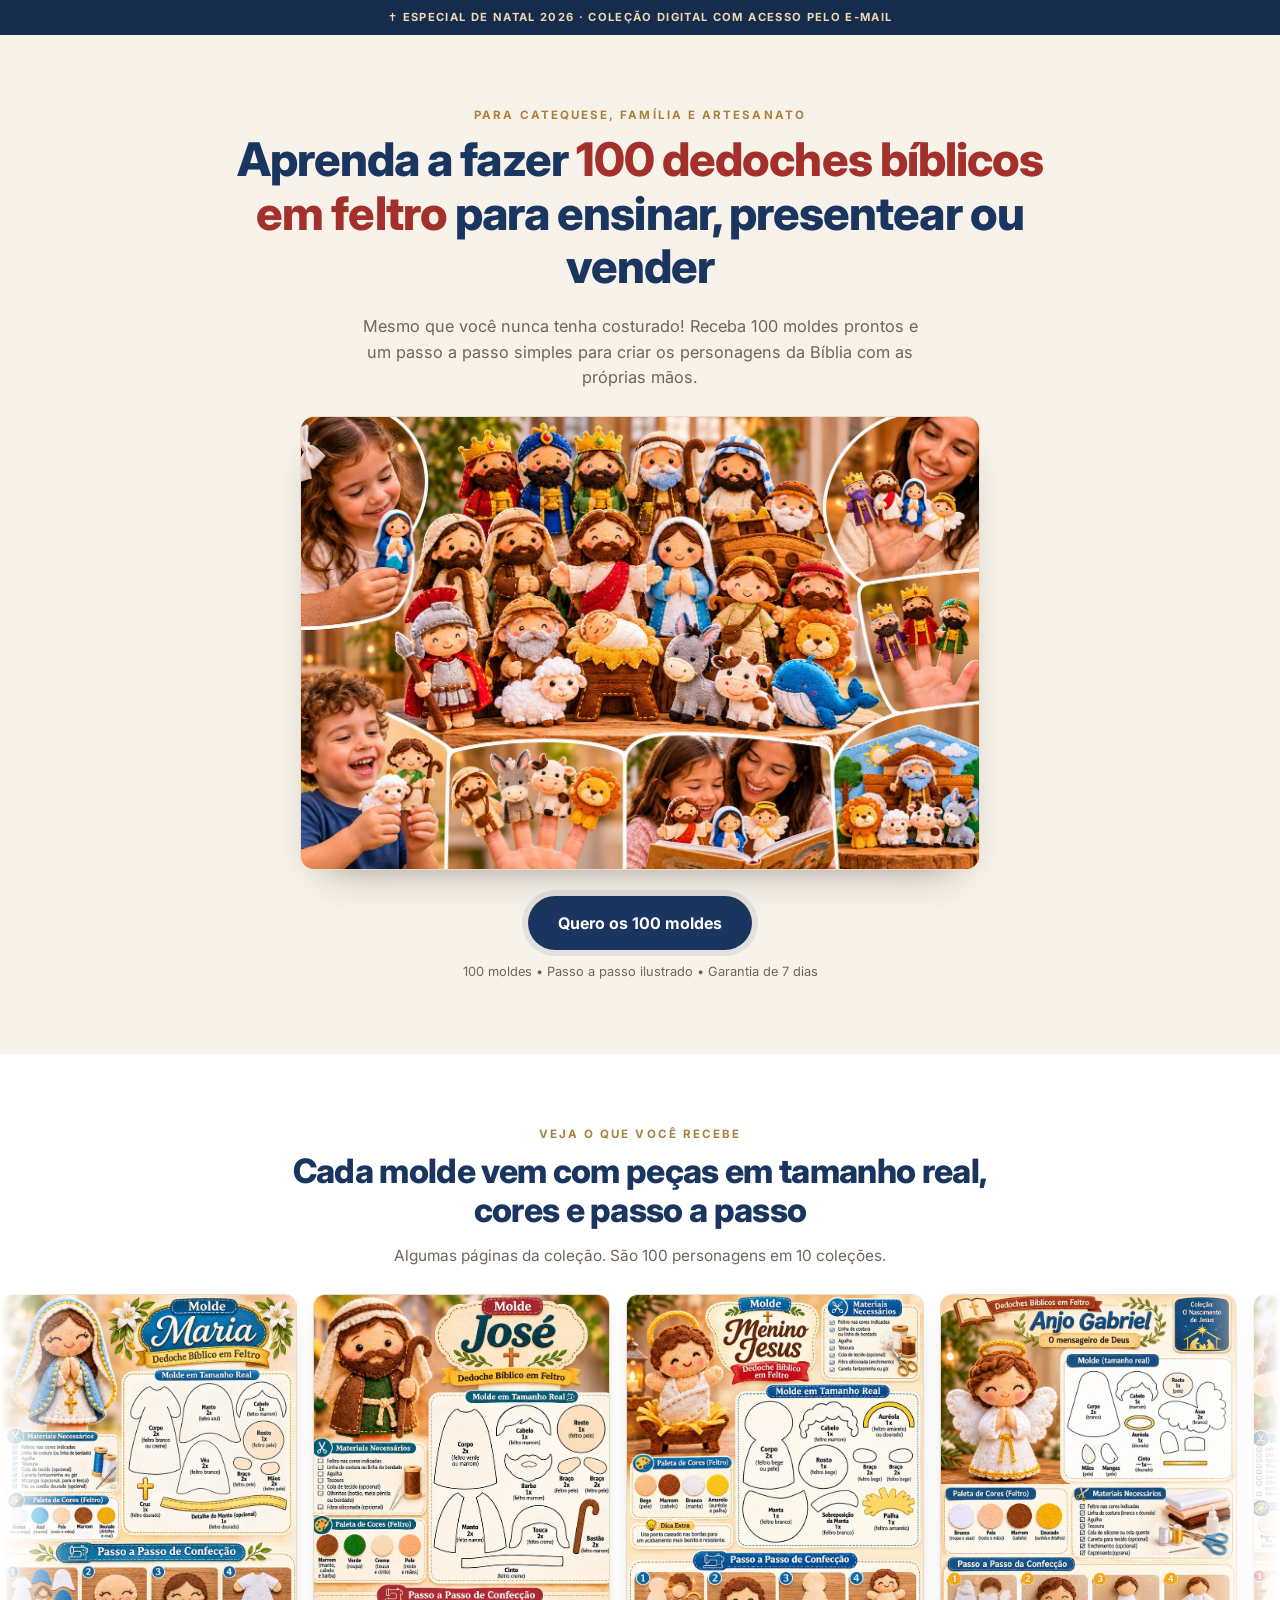
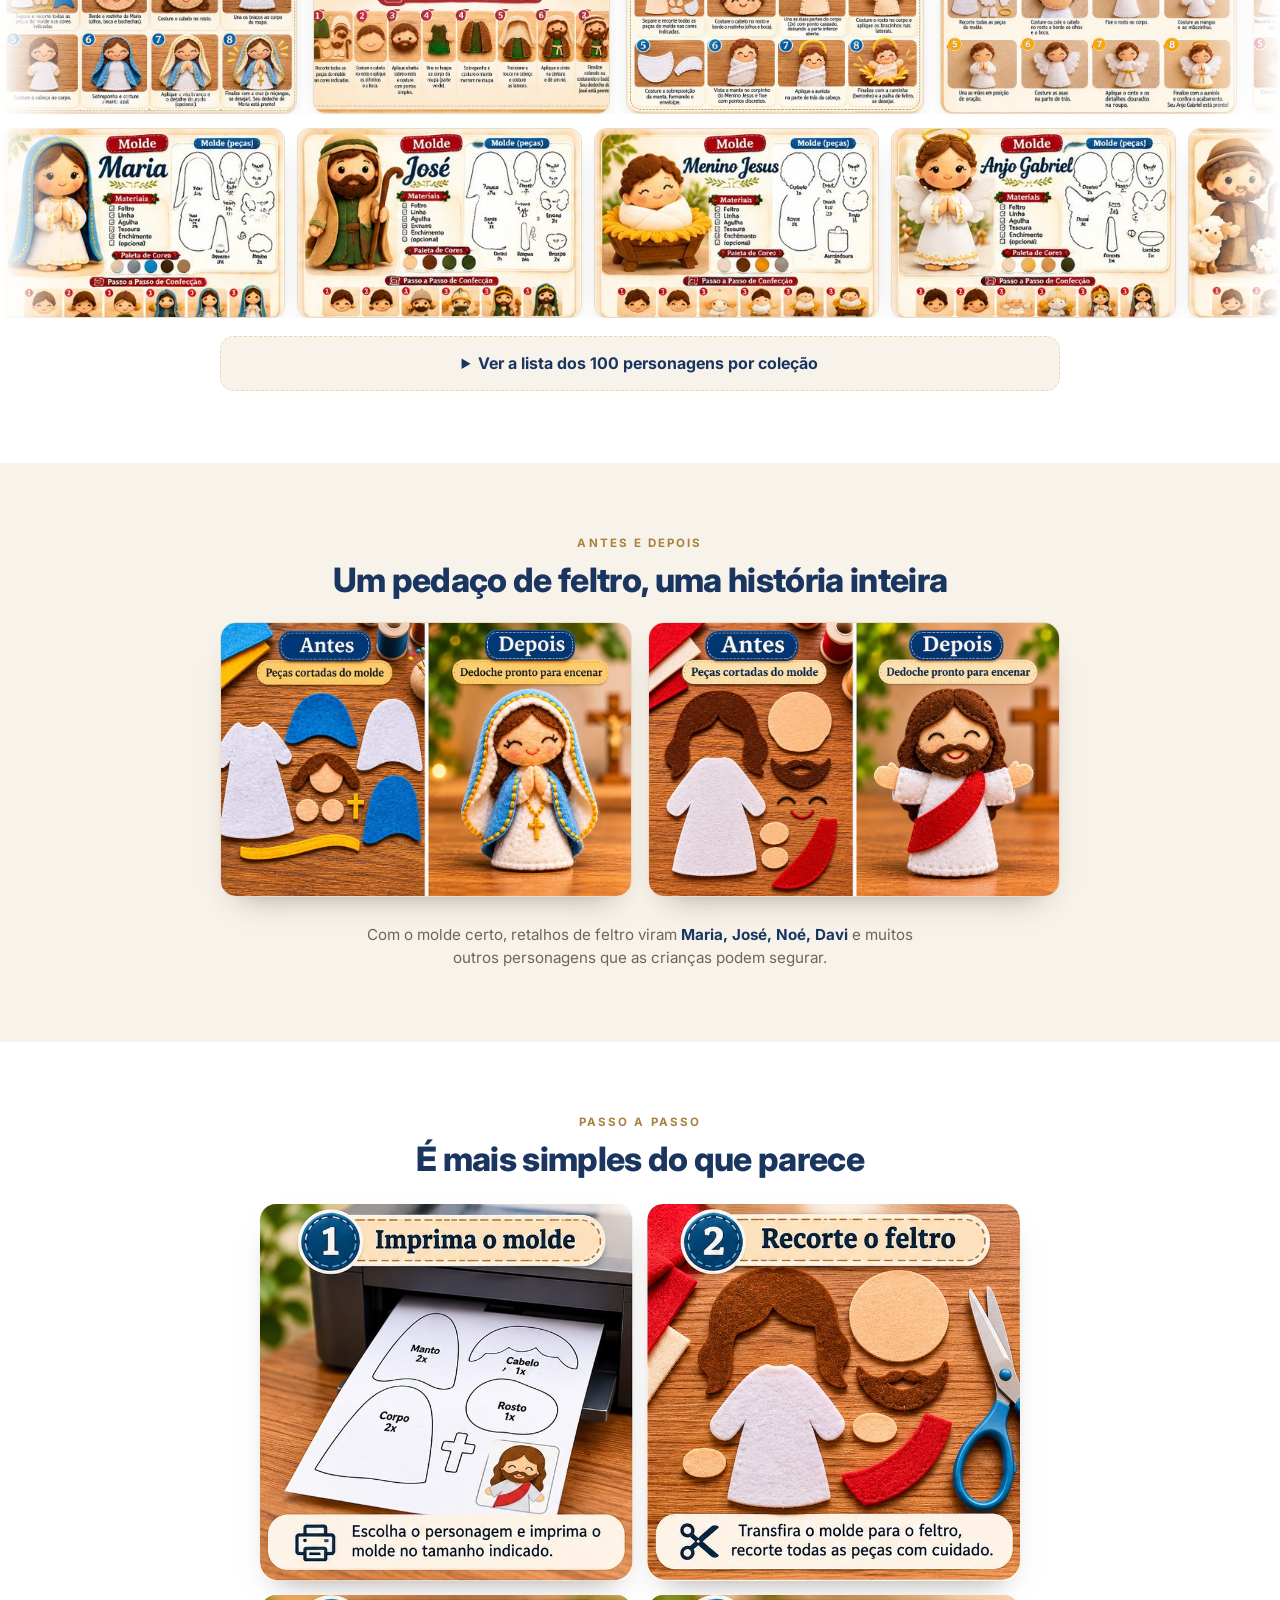
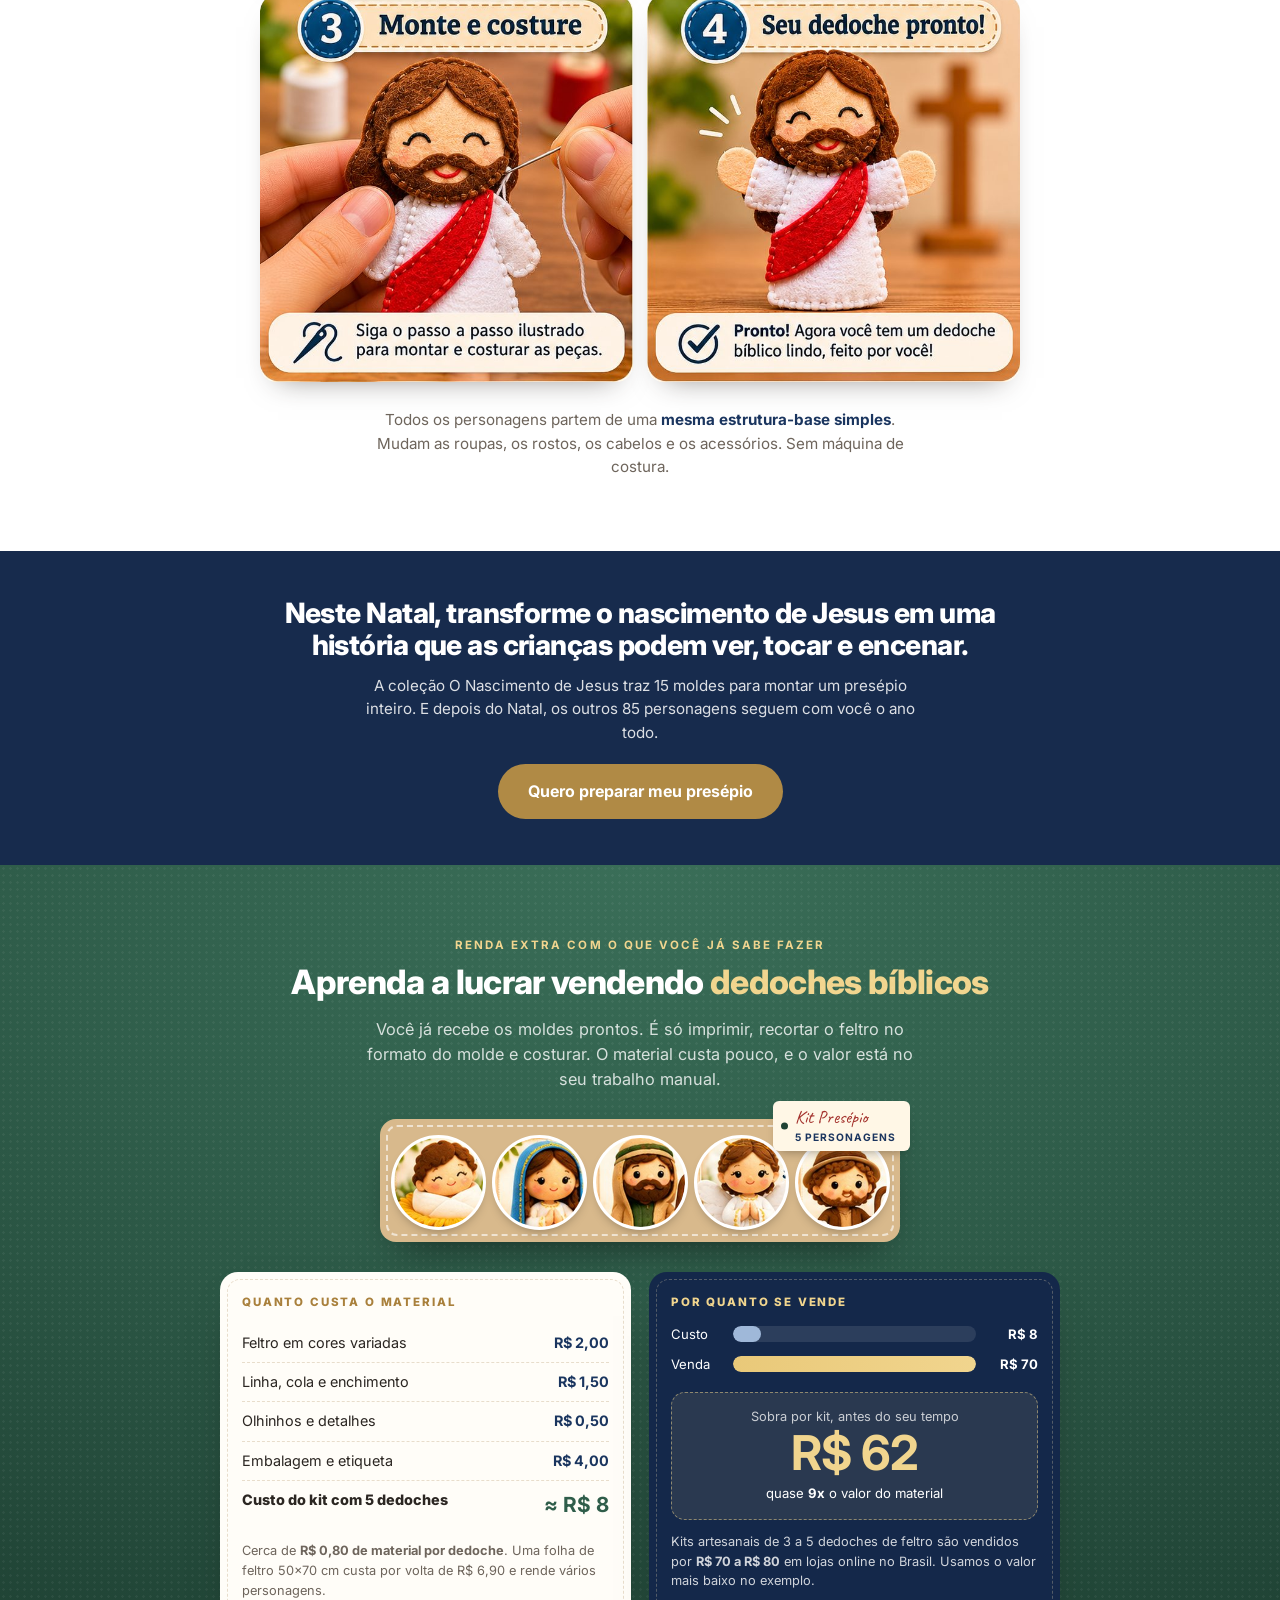
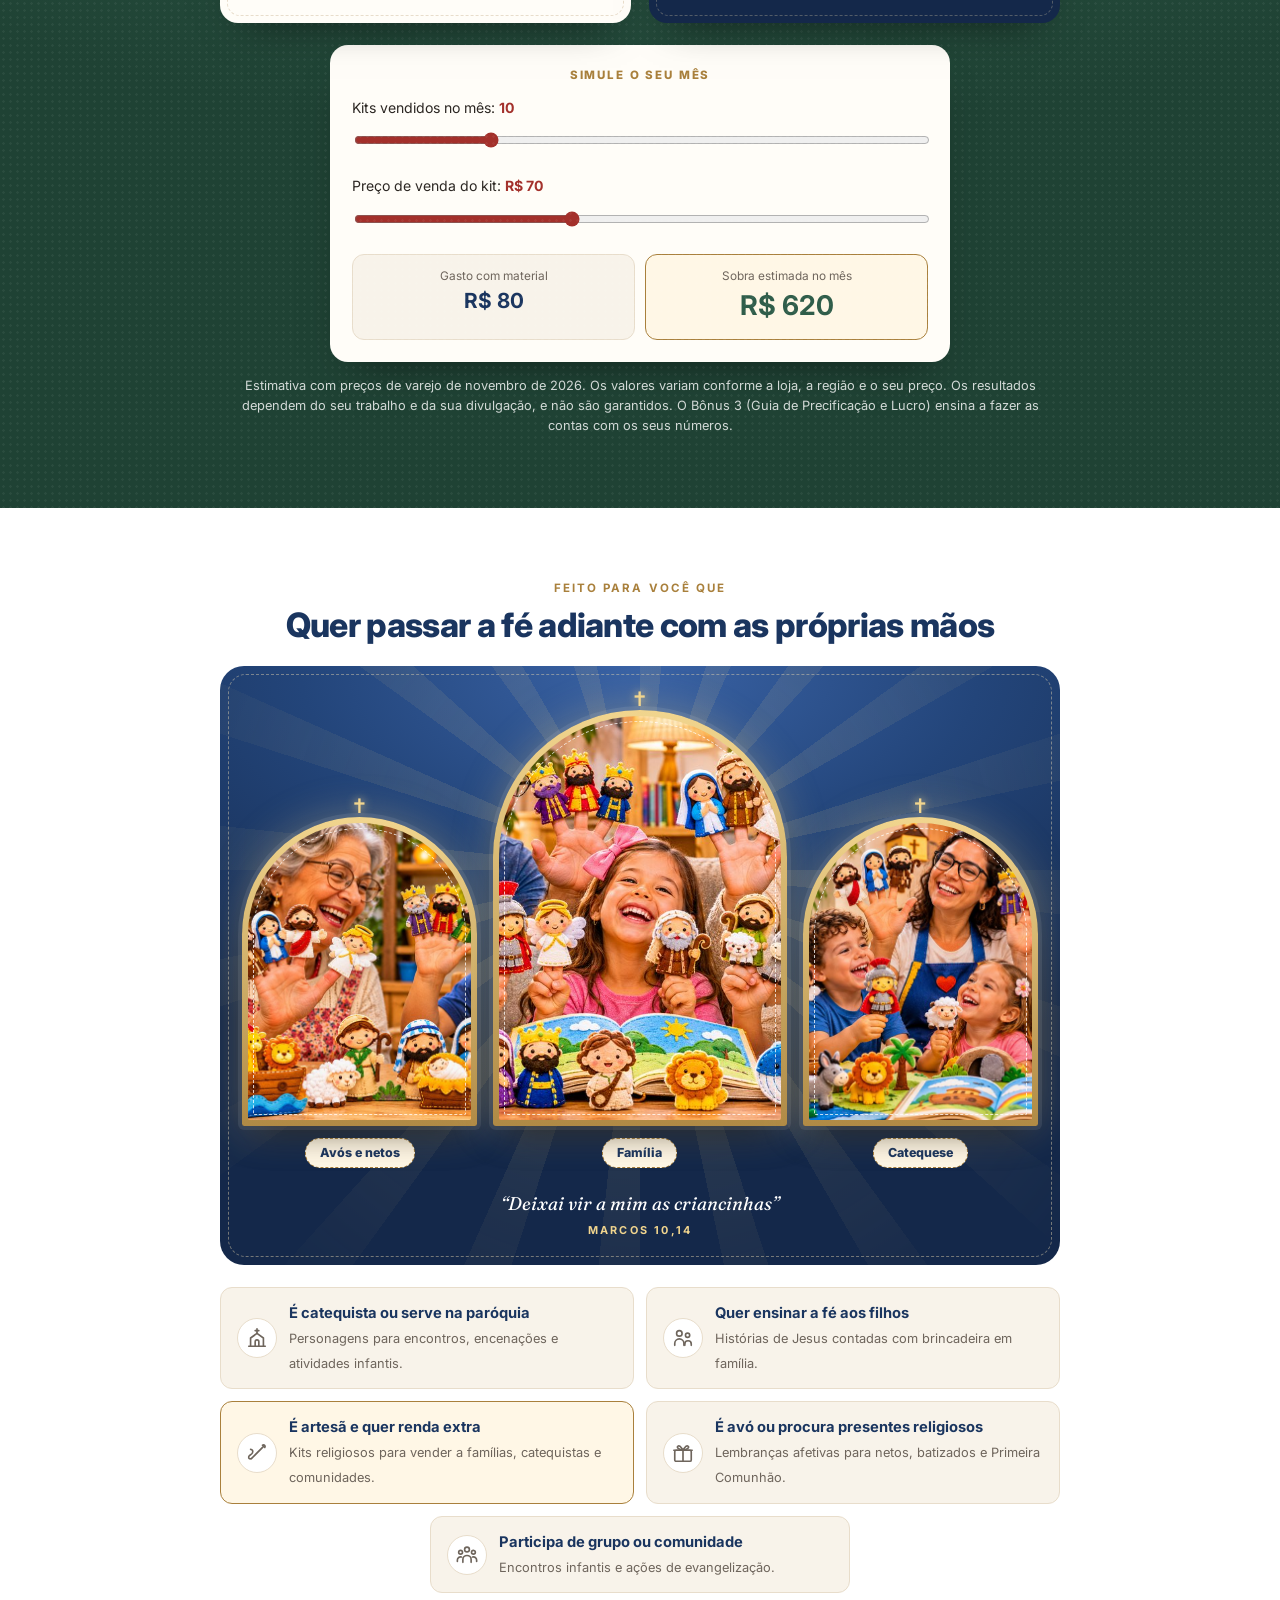
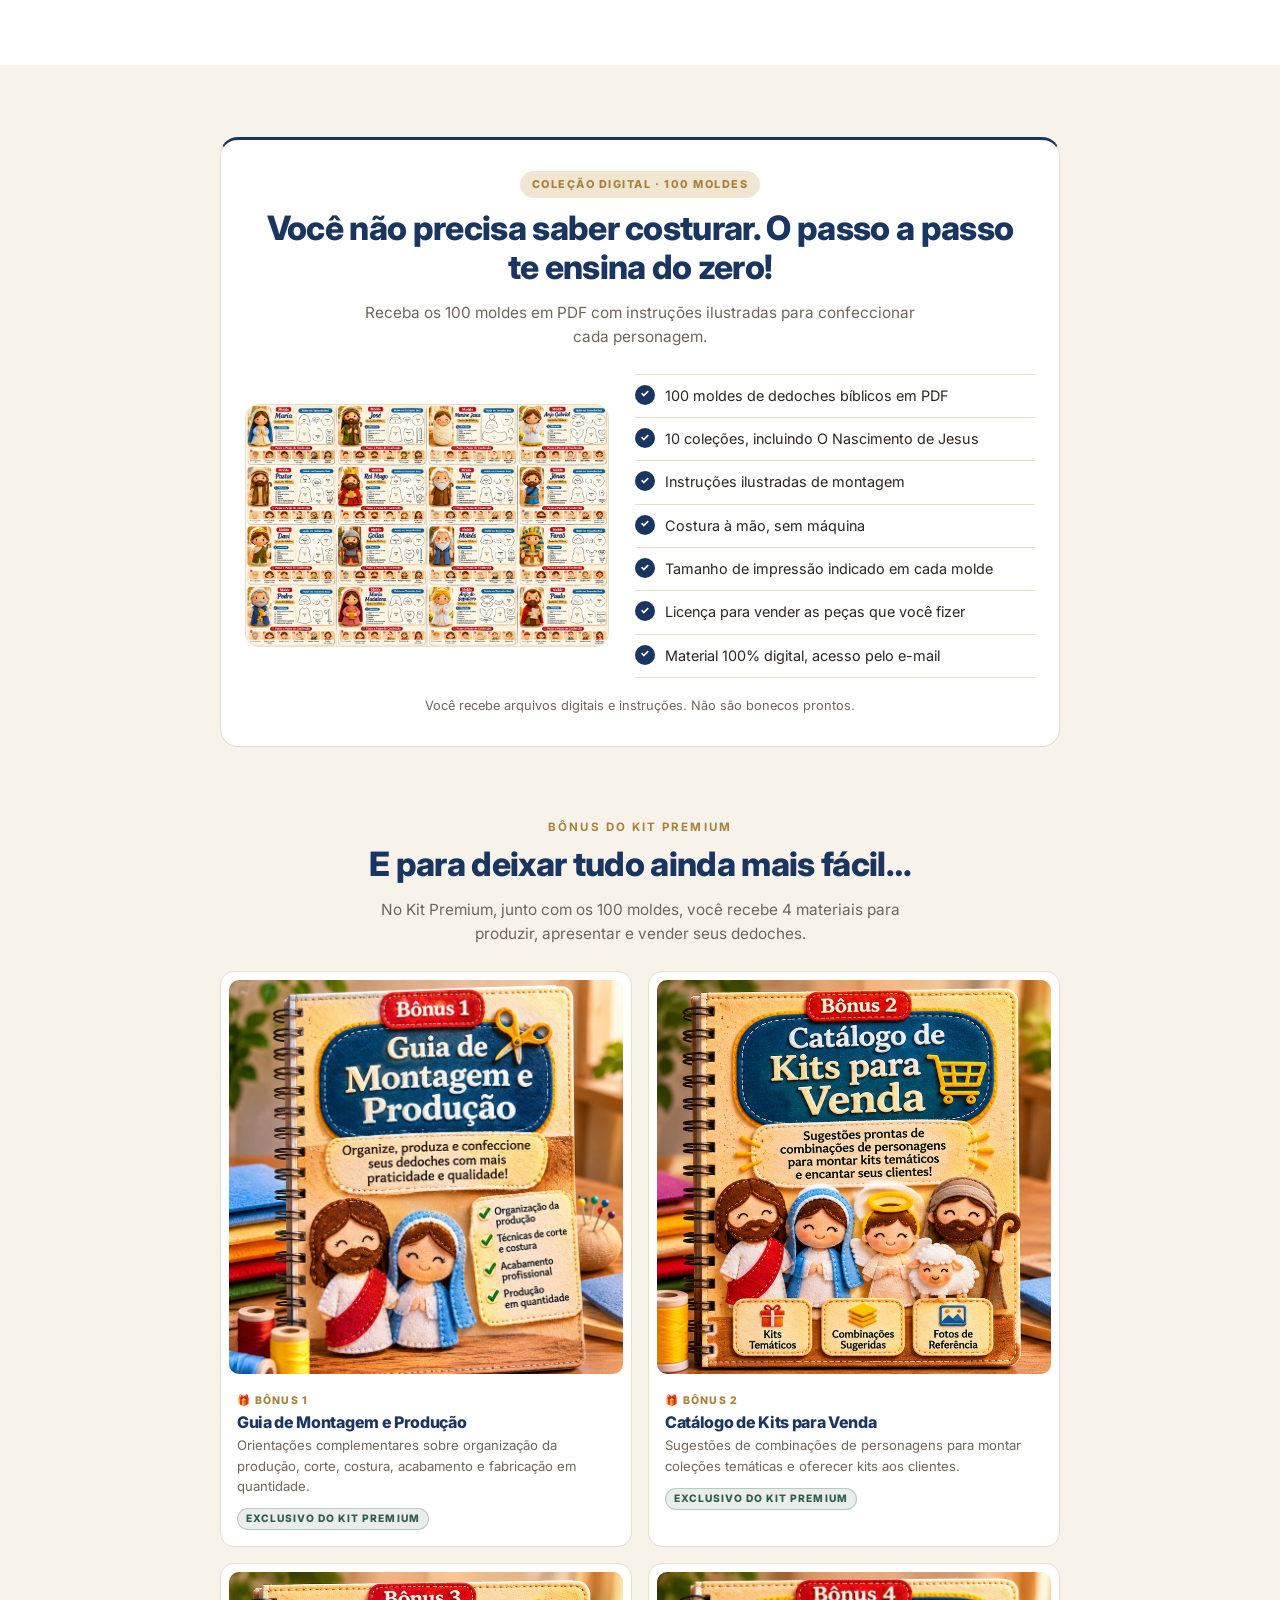
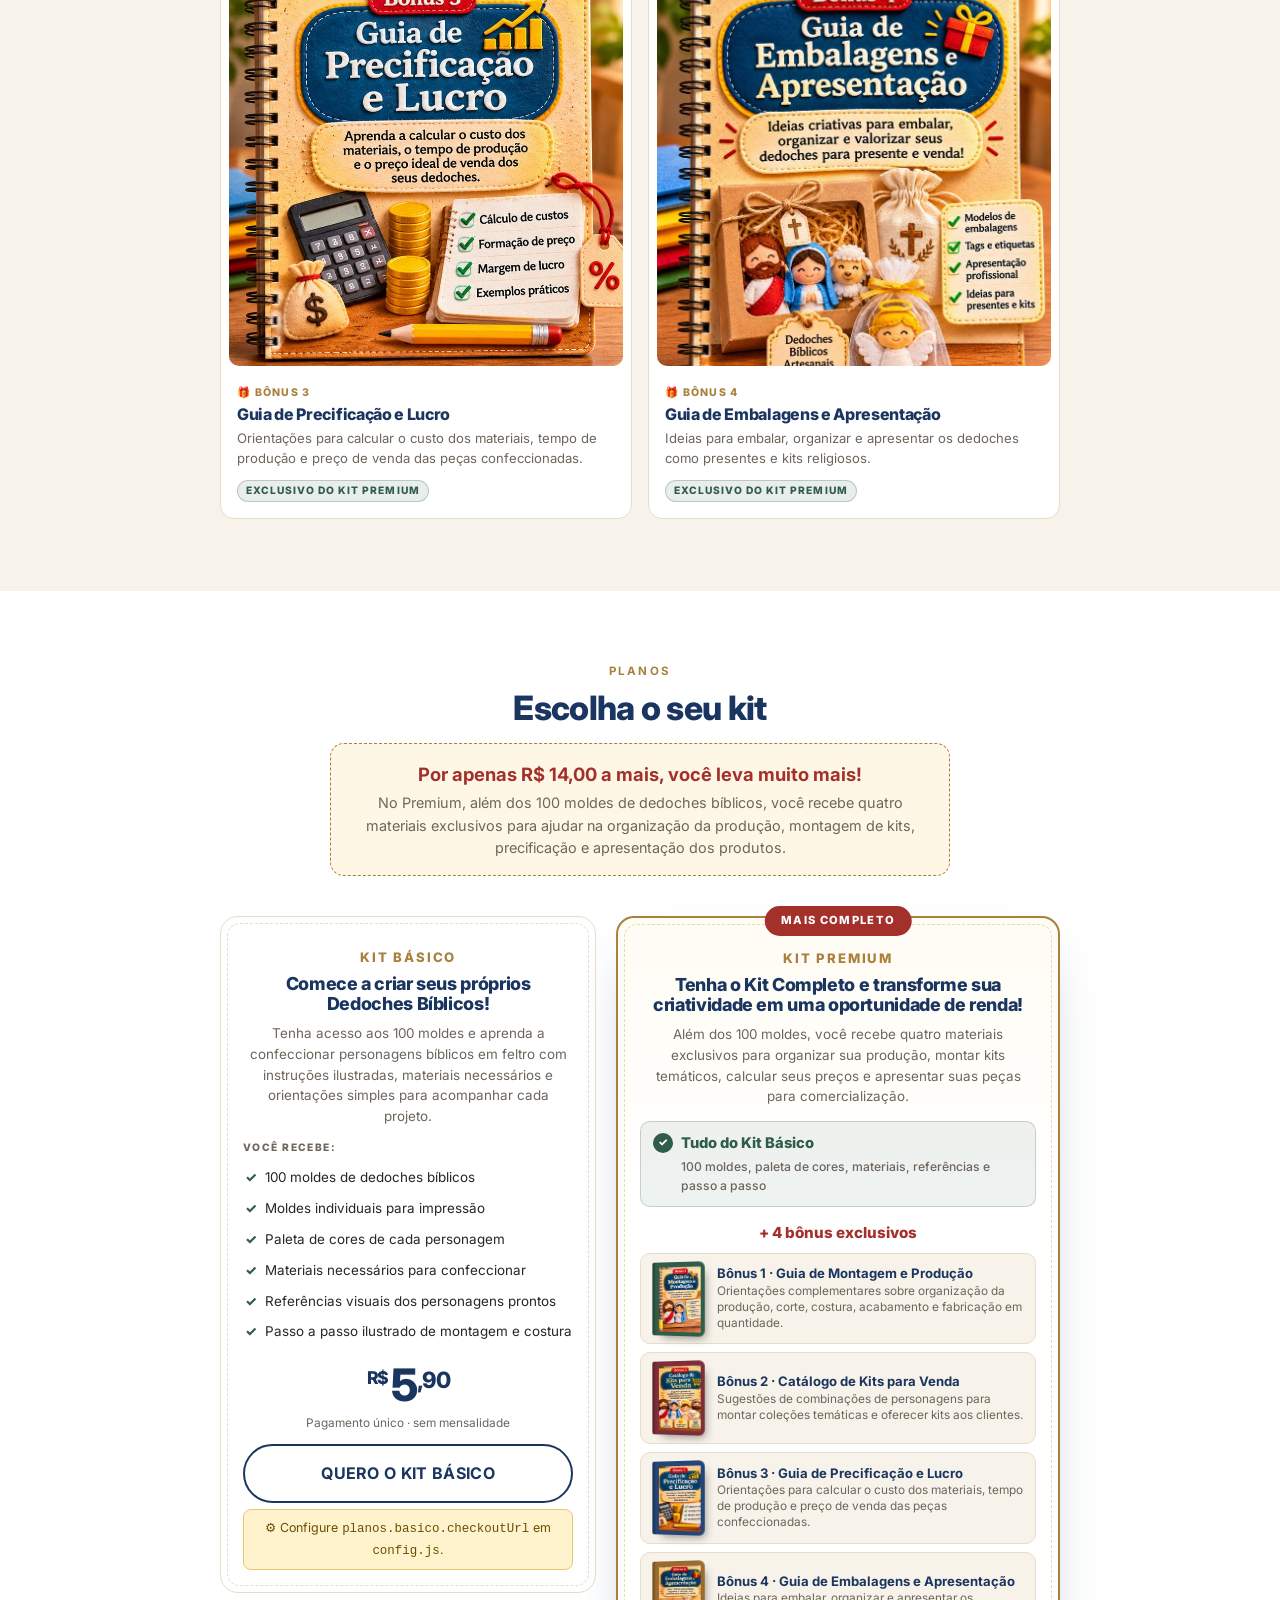
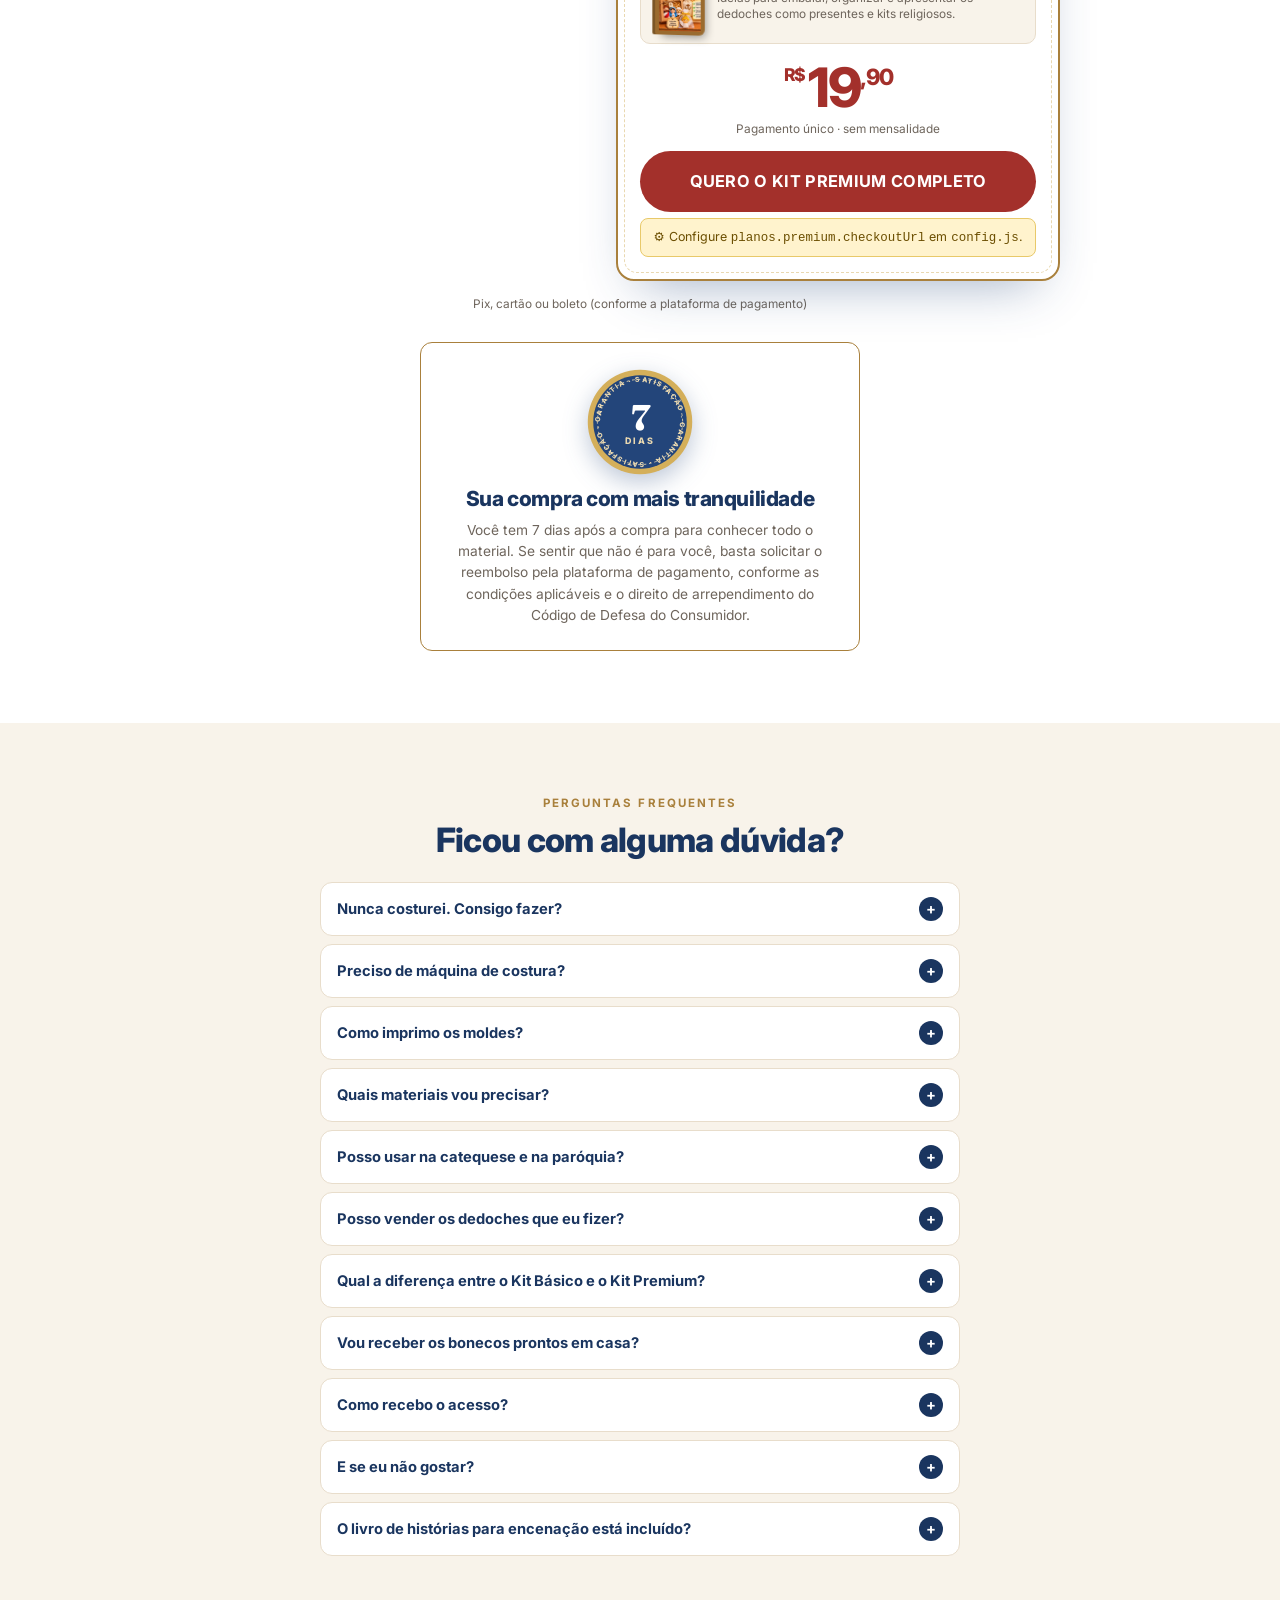
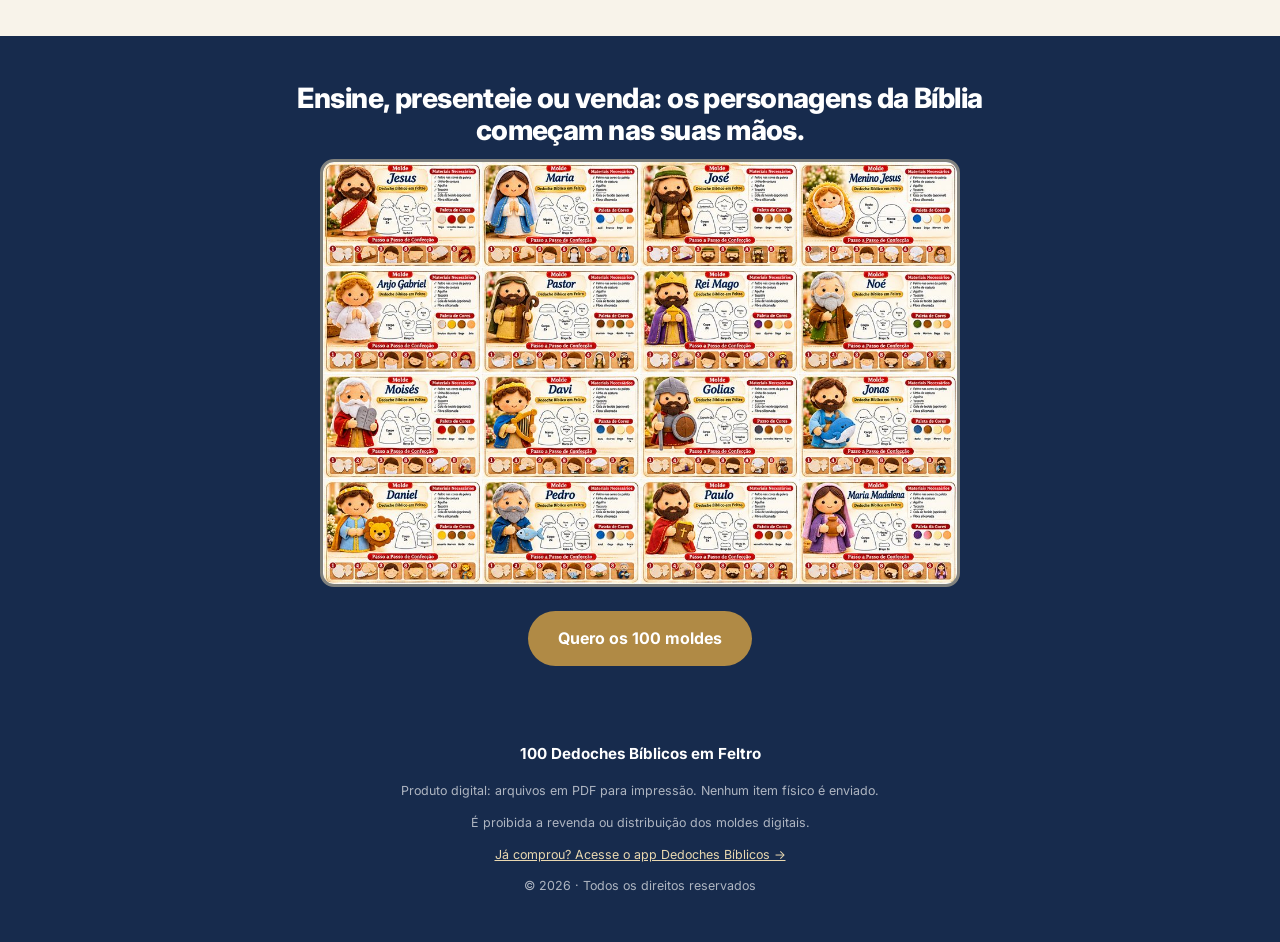
==== index.html @ 7d7bbc8d "Página de vendas e app PWA dos 100 Dedoches Bíblicos em Feltro Co-Authored-By: Claude Opus 5.5 <nore" ====
<!DOCTYPE html>
<html lang="pt-BR">
<head>
  <meta charset="utf-8">
  <meta name="viewport" content="width=device-width, initial-scale=1">
  <title>100 Dedoches Bíblicos em Feltro · Moldes em PDF com passo a passo</title>
  <meta name="description" content="Coleção digital com 100 moldes de dedoches bíblicos em feltro e passo a passo simples. Para ensinar na catequese, brincar com filhos e netos ou montar kits religiosos para vender.">
  <meta name="theme-color" content="#23457A">
  <meta property="og:type" content="website">
  <meta property="og:locale" content="pt_BR">
  <meta property="og:title" content="100 Dedoches Bíblicos em Feltro">
  <meta property="og:description" content="Moldes prontos e passo a passo simples para confeccionar os personagens da Bíblia em feltro.">
  <meta property="og:image" content="assets/og-image.jpg">
  <meta name="twitter:card" content="summary_large_image">
  <link rel="icon" href="assets/favicon.svg" type="image/svg+xml">
  <link rel="preconnect" href="https://fonts.googleapis.com">
  <link rel="preconnect" href="https://fonts.gstatic.com" crossorigin>
  <link href="https://fonts.googleapis.com/css2?family=Inter:wght@400;500;600;700;800&family=Fraunces:opsz,wght@9..144,600;9..144,700&family=Caveat:wght@600&display=swap" rel="stylesheet">
  <link rel="stylesheet" href="styles.css">
</head>
<body>
  <a class="skip" href="#conteudo">Pular para o conteúdo</a>
  <div class="topbar">✝ Especial de Natal 2026 · Coleção digital com acesso pelo e-mail</div>

  <main id="conteudo">

    <!-- 1. HERO -->
    <section class="sec sec-cream hero" id="inicio">
      <div class="wrap center">
        <p class="kicker">Para catequese, família e artesanato</p>
        <h1>Aprenda a fazer <span class="accent">100 dedoches bíblicos em feltro</span> para ensinar, presentear ou vender</h1>
        <p class="sub">Mesmo que você nunca tenha costurado! Receba 100 moldes prontos e um passo a passo simples para criar os personagens da Bíblia com as próprias mãos.</p>
        <figure class="slot slot-hero" data-slot="hero" data-label="hero · 3:2"></figure>
        <a class="btn btn-primary" data-cta href="#oferta">Quero os 100 moldes</a>
        <p class="micro">100 moldes • Passo a passo ilustrado • Garantia de 7 dias</p>
      </div>
    </section>

    <!-- 2. VEJA O QUE VOCÊ RECEBE (carrossel automático) -->
    <section class="sec sec-white" id="colecoes">
      <div class="wrap center">
        <p class="kicker">Veja o que você recebe</p>
        <h2>Cada molde vem com peças em tamanho real, cores e passo a passo</h2>
        <p class="sub small">Algumas páginas da coleção. São 100 personagens em 10 coleções.</p>
      </div>
      <div class="marquee" aria-label="Exemplos de páginas de molde">
        <div class="mq-track mq-pages" id="mq-pages"></div>
      </div>
      <div class="marquee marquee-rev" aria-hidden="true">
        <div class="mq-track mq-cards" id="mq-cards"></div>
      </div>
      <div class="wrap center">
        <details class="all100" id="all100">
          <summary>Ver a lista dos 100 personagens por coleção</summary>
          <div class="all-list" id="all-list"></div>
        </details>
      </div>
    </section>

    <!-- 3. ANTES E DEPOIS -->
    <section class="sec sec-cream" id="antes-depois">
      <div class="wrap center">
        <p class="kicker">Antes e depois</p>
        <h2>Um pedaço de feltro, uma história inteira</h2>
        <div class="ba2" id="ba2"></div>
        <p class="note">Com o molde certo, retalhos de feltro viram <strong>Maria, José, Noé, Davi</strong> e muitos outros personagens que as crianças podem segurar.</p>
      </div>
    </section>

    <!-- 4. PASSO A PASSO -->
    <section class="sec sec-white" id="passo-a-passo">
      <div class="wrap center">
        <p class="kicker">Passo a passo</p>
        <h2>É mais simples do que parece</h2>
        <ol class="steps2" id="steps"></ol>
        <p class="note">Todos os personagens partem de uma <strong>mesma estrutura-base simples</strong>. Mudam as roupas, os rostos, os cabelos e os acessórios. Sem máquina de costura.</p>
      </div>
    </section>

    <!-- 5. FAIXA NATAL -->
    <section class="band" id="natal">
      <div class="wrap center">
        <h2>Neste Natal, transforme o nascimento de Jesus em uma história que as crianças podem ver, tocar e encenar.</h2>
        <p>A coleção O Nascimento de Jesus traz 15 moldes para montar um presépio inteiro. E depois do Natal, os outros 85 personagens seguem com você o ano todo.</p>
        <a class="btn btn-gold" data-cta href="#oferta">Quero preparar meu presépio</a>
      </div>
    </section>

    <!-- 6. APRENDA A LUCRAR -->
    <section class="sec profit" id="contas">
      <div class="felt-bg" aria-hidden="true"></div>
      <div class="wrap center">
        <p class="kicker kicker-light">Renda extra com o que você já sabe fazer</p>
        <h2>Aprenda a lucrar vendendo <span class="hl-gold">dedoches bíblicos</span></h2>
        <p class="sub light">Você já recebe os moldes prontos. É só imprimir, recortar o feltro no formato do molde e costurar. O material custa pouco, e o valor está no seu trabalho manual.</p>

        <div class="pf-kit">
          <div class="pf-tag" aria-hidden="true"><span>Kit Presépio</span><b>5 personagens</b></div>
          <div class="pf-pups" id="pf-pups"></div>
        </div>

        <div class="pf-grid">
          <div class="pf-card">
            <p class="pf-h">Quanto custa o material</p>
            <ul class="pf-cost">
              <li><span>Feltro em cores variadas</span><b>R$ 2,00</b></li>
              <li><span>Linha, cola e enchimento</span><b>R$ 1,50</b></li>
              <li><span>Olhinhos e detalhes</span><b>R$ 0,50</b></li>
              <li><span>Embalagem e etiqueta</span><b>R$ 4,00</b></li>
              <li class="tot"><span>Custo do kit com 5 dedoches</span><b>≈ R$ <span class="count" data-to="8">0</span></b></li>
            </ul>
            <p class="pf-mini">Cerca de <strong>R$ 0,80 de material por dedoche</strong>. Uma folha de feltro 50x70 cm custa por volta de R$ 6,90 e rende vários personagens.</p>
          </div>

          <div class="pf-card pf-card-dark">
            <p class="pf-h">Por quanto se vende</p>
            <div class="bars">
              <div class="bar-row"><span>Custo</span><div class="bar"><i class="b-cost"></i></div><b>R$ 8</b></div>
              <div class="bar-row"><span>Venda</span><div class="bar"><i class="b-sale"></i></div><b>R$ 70</b></div>
            </div>
            <div class="pf-big">
              <p>Sobra por kit, antes do seu tempo</p>
              <strong>R$ <span class="count" data-to="62">0</span></strong>
              <span class="pf-x">quase <b><span class="count" data-to="9">0</span>x</b> o valor do material</span>
            </div>
            <p class="pf-mini light">Kits artesanais de 3 a 5 dedoches de feltro são vendidos por <strong>R$ 70 a R$ 80</strong> em lojas online no Brasil. Usamos o valor mais baixo no exemplo.</p>
          </div>
        </div>

        <div class="sim" id="sim">
          <p class="pf-h dark">Simule o seu mês</p>
          <div class="sim-row">
            <label for="s-qtd">Kits vendidos no mês: <b id="s-qtd-v">10</b></label>
            <input type="range" id="s-qtd" min="1" max="40" value="10">
          </div>
          <div class="sim-row">
            <label for="s-preco">Preço de venda do kit: <b id="s-preco-v">R$ 70</b></label>
            <input type="range" id="s-preco" min="40" max="120" step="5" value="70">
          </div>
          <div class="sim-out">
            <div><span>Gasto com material</span><strong id="s-custo">R$ 80</strong></div>
            <div class="hi"><span>Sobra estimada no mês</span><strong id="s-lucro">R$ 620</strong></div>
          </div>
        </div>

        <p class="micro light">Estimativa com preços de varejo de novembro de 2026. Os valores variam conforme a loja, a região e o seu preço. Os resultados dependem do seu trabalho e da sua divulgação, e não são garantidos. O Bônus 3 (Guia de Precificação e Lucro) ensina a fazer as contas com os seus números.</p>
      </div>
    </section>

    <!-- 7. PARA QUEM É -->
    <section class="sec sec-white" id="para-quem">
      <div class="wrap center">
        <p class="kicker">Feito para você que</p>
        <h2>Quer passar a fé adiante com as próprias mãos</h2>
        <div class="faith-art" id="faith-art"></div>
        <div class="who" id="who"></div>
      </div>
    </section>

    <!-- DEPOIMENTOS (oculto até haver avaliações reais) -->
    <section class="sec sec-cream" id="depoimentos" hidden>
      <div class="wrap center">
        <p class="kicker">Quem já está fazendo</p>
        <h2>O que dizem as alunas</h2>
        <div class="dep-row" id="dep-row"></div>
      </div>
    </section>

    <!-- 8. O QUE VOCÊ RECEBE -->
    <section class="sec sec-cream" id="o-que-recebe">
      <div class="wrap">
        <div class="kitbox">
          <p class="pill">Coleção digital · 100 moldes</p>
          <h2>Você não precisa saber costurar. O passo a passo te ensina do zero!</h2>
          <p class="sub small">Receba os 100 moldes em PDF com instruções ilustradas para confeccionar cada personagem.</p>
          <div class="kitbox-grid">
            <div class="slot slot-43" data-slot="kitDigital" data-label="kitDigital · 3:2"></div>
            <ul class="checks">
              <li>100 moldes de dedoches bíblicos em PDF</li>
              <li>10 coleções, incluindo O Nascimento de Jesus</li>
              <li>Instruções ilustradas de montagem</li>
              <li>Costura à mão, sem máquina</li>
              <li>Tamanho de impressão indicado em cada molde</li>
              <li>Licença para vender as peças que você fizer</li>
              <li>Material 100% digital, acesso pelo e-mail</li>
            </ul>
          </div>
          <p class="digital-note">Você recebe arquivos digitais e instruções. Não são bonecos prontos.</p>
        </div>
      </div>
    </section>

    <!-- 9. BÔNUS -->
    <section class="sec sec-cream pt0" id="bonus">
      <div class="wrap center">
        <p class="kicker">Bônus do Kit Premium</p>
        <h2>E para deixar tudo ainda mais fácil…</h2>
        <p class="sub small">No Kit Premium, junto com os 100 moldes, você recebe 4 materiais para produzir, apresentar e vender seus dedoches.</p>
        <div class="bonus-grid" id="bonus-grid"></div>
      </div>
    </section>

    <!-- 10. OFERTA -->
    <section class="sec sec-white" id="oferta">
      <div class="wrap center">
        <p class="kicker">Planos</p>
        <h2>Escolha o seu kit</h2>
        <div class="diff">
          <strong>Por apenas <span data-bind="diferenca"></span> a mais, você leva muito mais!</strong>
          <p>No Premium, além dos 100 moldes de dedoches bíblicos, você recebe quatro materiais exclusivos para ajudar na organização da produção, montagem de kits, precificação e apresentação dos produtos.</p>
        </div>
        <div class="plans">
          <!-- KIT BÁSICO -->
          <article class="plan plan-basic">
            <p class="plan-name">Kit Básico</p>
            <h3 class="plan-head">Comece a criar seus próprios Dedoches Bíblicos!</h3>
            <p class="plan-desc">Tenha acesso aos 100 moldes e aprenda a confeccionar personagens bíblicos em feltro com instruções ilustradas, materiais necessários e orientações simples para acompanhar cada projeto.</p>
            <p class="plan-h">Você recebe:</p>
            <ul class="plan-list">
              <li>100 moldes de dedoches bíblicos</li>
              <li>Moldes individuais para impressão</li>
              <li>Paleta de cores de cada personagem</li>
              <li>Materiais necessários para confeccionar</li>
              <li>Referências visuais dos personagens prontos</li>
              <li>Passo a passo ilustrado de montagem e costura</li>
            </ul>
            <div class="price"><span class="cur">R$</span><span data-price="basico-int"></span><span class="cents" data-price="basico-cents"></span></div>
            <p class="plan-note" data-bind="precoNota"></p>
            <a class="btn btn-outline btn-block" data-plan="basico" href="#oferta">Quero o Kit Básico</a>
            <p class="cfg-warning" data-warn="basico" hidden>⚙️ Configure <code>planos.basico.checkoutUrl</code> em <code>config.js</code>.</p>
          </article>

          <!-- KIT PREMIUM -->
          <article class="plan plan-premium">
            <span class="plan-badge">Mais completo</span>
            <p class="plan-name">Kit Premium</p>
            <h3 class="plan-head">Tenha o Kit Completo e transforme sua criatividade em uma oportunidade de renda!</h3>
            <p class="plan-desc">Além dos 100 moldes, você recebe quatro materiais exclusivos para organizar sua produção, montar kits temáticos, calcular seus preços e apresentar suas peças para comercialização.</p>
            <div class="plan-all"><span>✓</span> Tudo do Kit Básico <small>100 moldes, paleta de cores, materiais, referências e passo a passo</small></div>
            <p class="plan-plus">+ 4 bônus exclusivos</p>
            <ul class="plan-bonuses" id="plan-bonuses"></ul>
            <div class="price"><span class="cur">R$</span><span data-price="premium-int"></span><span class="cents" data-price="premium-cents"></span></div>
            <p class="plan-note" data-bind="precoNota"></p>
            <a class="btn btn-red btn-block btn-pulse" data-plan="premium" href="#oferta">Quero o Kit Premium completo</a>
            <p class="cfg-warning" data-warn="premium" hidden>⚙️ Configure <code>planos.premium.checkoutUrl</code> em <code>config.js</code>.</p>
          </article>
        </div>
        <p class="plan-note pay-note" data-bind="formasPagamento"></p>

        <div class="guarantee">
          <div class="seal" id="seal"></div>
          <h3>Sua compra com mais tranquilidade</h3>
          <p id="garantia-texto"></p>
        </div>
      </div>
    </section>

    <!-- 11. FAQ -->
    <section class="sec sec-cream" id="faq">
      <div class="wrap center">
        <p class="kicker">Perguntas frequentes</p>
        <h2>Ficou com alguma dúvida?</h2>
        <div class="faq" id="faq-list"></div>
      </div>
    </section>

    <!-- 12. CTA FINAL -->
    <section class="band" id="final">
      <div class="wrap center">
        <h2>Ensine, presenteie ou venda: os personagens da Bíblia começam nas suas mãos.</h2>
        <div class="final-img" id="final-img"></div>
        <a class="btn btn-gold" data-cta href="#oferta">Quero os 100 moldes</a>
      </div>
    </section>
  </main>

  <footer class="footer">
    <div class="wrap center">
      <p class="f-name" data-bind="produto"></p>
      <p>Produto digital: arquivos em PDF para impressão. Nenhum item físico é enviado.</p>
      <p>É proibida a revenda ou distribuição dos moldes digitais.</p>
      <p><a href="app/">Já comprou? Acesse o app Dedoches Bíblicos →</a></p>
      <p class="f-links" id="f-links"></p>
      <p>© <span id="year"></span> · Todos os direitos reservados</p>
    </div>
  </footer>

  <script src="config.js"></script>
  <script src="puppets.js"></script>
  <script src="main.js"></script>
</body>
</html>
---- styles.css ----
/* =========================================================
   100 Dedoches Bíblicos em Feltro — estilos
   Estrutura enxuta, centralizada, blocos alternados
   ========================================================= */
:root {
  --cream: #F8F3EA;
  --white: #FFFFFF;
  --paper: #F1E6D2;
  --marian: #23457A;
  --marian-d: #1A355F;
  --night: #172B4D;
  --gold: #A9803C;
  --gold-btn: #B08A45;
  --gold-l: #E9D8B0;
  --red: #A3302B;
  --green: #2F5D4A;
  --ink: #2B2622;
  --muted: #6E655C;
  --line: #E8DDCB;
  --r: 14px;
  --sans: 'Inter', system-ui, -apple-system, 'Segoe UI', sans-serif;
  --serif: 'Fraunces', Georgia, serif;
}
*, *::before, *::after { box-sizing: border-box; }
html { scroll-behavior: smooth; -webkit-text-size-adjust: 100%; }
body { margin: 0; font-family: var(--sans); color: var(--ink); background: var(--cream); font-size: 16px; line-height: 1.55; -webkit-font-smoothing: antialiased; }
img { max-width: 100%; display: block; }
h1, h2, h3 { color: var(--marian-d); letter-spacing: -.02em; line-height: 1.15; margin: 0 0 .45em; font-weight: 800; }
h1 { font-size: clamp(1.9rem, 5.2vw, 2.9rem); max-width: 820px; margin-inline: auto; }
h2 { font-size: clamp(1.5rem, 3.8vw, 2.1rem); max-width: 760px; margin-inline: auto; }
h3 { font-size: 1.05rem; }
p { margin: 0 0 1em; }
a { color: var(--marian); }
:focus-visible { outline: 3px solid var(--gold); outline-offset: 3px; border-radius: 6px; }
.skip { position: absolute; left: -999px; top: 8px; background: #fff; padding: 8px 14px; z-index: 99; }
.skip:focus { left: 8px; }

.wrap { width: min(840px, 100% - 32px); margin-inline: auto; }
.center { text-align: center; }
.sec { padding: clamp(44px, 7vw, 72px) 0; }
.pt0 { padding-top: 0; }
.sec-cream { background: var(--cream); }
.sec-white { background: var(--white); }
.kicker { font-size: .72rem; font-weight: 700; letter-spacing: .18em; text-transform: uppercase; color: var(--gold); margin-bottom: .7em; }
.sub { color: var(--muted); max-width: 560px; margin: 0 auto 1.6em; font-size: 1.02rem; }
.sub.small { font-size: .96rem; }
.micro { font-size: .8rem; color: var(--muted); margin: 12px 0 0; }
.note { font-size: .95rem; color: var(--muted); max-width: 560px; margin: 26px auto 0; }
.note strong { color: var(--marian-d); }
.accent { color: var(--red); }

/* ---------- Botões ---------- */
.btn { display: inline-flex; align-items: center; justify-content: center; text-decoration: none; font-weight: 700; border-radius: 999px; padding: 15px 30px; font-size: 1rem; border: 0; cursor: pointer; transition: transform .15s, filter .15s; text-align: center; }
.btn:hover { transform: translateY(-2px); filter: brightness(1.06); }
.btn-primary { background: var(--marian-d); color: #fff; box-shadow: 0 0 0 6px rgba(35, 69, 122, .1); }
.btn-gold { background: var(--gold-btn); color: #fff; }
.btn-block { width: 100%; }

/* ---------- Topo ---------- */
.topbar { background: var(--night); color: var(--gold-l); text-align: center; font-size: .7rem; font-weight: 700; letter-spacing: .12em; text-transform: uppercase; padding: 9px 14px; position: sticky; top: 0; z-index: 40; }

/* ---------- Espaços de imagem ---------- */
.slot { position: relative; border-radius: var(--r); overflow: hidden; background: var(--paper); border: 1px solid var(--line); }
.slot img { width: 100%; height: 100%; object-fit: cover; }
.slot-hero { aspect-ratio: 4 / 3; max-width: 560px; margin: 0 auto 26px; box-shadow: 0 20px 40px -24px rgba(43, 38, 34, .5); }
.slot-sq { aspect-ratio: 1; }
.slot-45 { aspect-ratio: 4 / 5; }
.slot-43 { aspect-ratio: 4 / 3; }
.ill { position: absolute; inset: 0; display: grid; place-items: center; }
.ill > svg { width: 100%; height: 100%; }
.ill-note { position: absolute; left: 8px; bottom: 8px; font-size: .62rem; background: rgba(255, 255, 255, .85); color: var(--muted); padding: 2px 8px; border-radius: 99px; font-style: italic; }
.slot-name { position: absolute; top: 8px; left: 8px; z-index: 5; background: #FFE58A; color: #4A3A00; font: 700 .72rem/1.3 ui-monospace, Menlo, monospace; padding: 4px 8px; border-radius: 6px; box-shadow: 0 2px 6px rgba(0, 0, 0, .2); }
.pp-row { display: flex; justify-content: center; align-items: flex-end; }
.pp-row .pp { height: 100%; width: auto; }
.scene { position: absolute; inset: 0; display: flex; flex-direction: column; justify-content: flex-end; padding: 0 4% 0; }
.scene .pp-row { height: 66%; position: relative; z-index: 1; }
.scene .pp-row .pp { margin: 0 -1.5%; }
.shelf { height: 16%; background: #A97C4D; margin: -2% -6% 0; box-shadow: inset 0 6px 0 rgba(255, 255, 255, .15); }

.hero-ill { position: absolute; inset: 0; background: linear-gradient(180deg,#EAD9B9,#D9BF93); }
.hero-ill .scene { padding-top: 0; }
.hero-page { position: absolute; top: 7%; right: 6%; width: 30%; transform: rotate(6deg); box-shadow: 0 10px 20px -8px rgba(0, 0, 0, .35); border-radius: 6px; overflow: hidden; z-index: 0; }
.hero-page svg { display: block; width: 100%; }

/* ---------- Carrossel ---------- */
.carousel-wrap { position: relative; margin-top: 26px; }
.carousel { display: flex; gap: 16px; overflow-x: auto; scroll-snap-type: x mandatory; padding: 4px 2px 14px; scrollbar-width: none; mask-image: linear-gradient(90deg, transparent 0, #000 4%, #000 96%, transparent 100%); }
.carousel::-webkit-scrollbar { display: none; }
.car-item { flex: 0 0 calc((100% - 32px) / 3); scroll-snap-align: start; background: var(--white); border: 1px solid var(--line); border-radius: var(--r); padding: 8px; }
.car-item.feat { border-color: var(--red); }
.car-img { position: relative; aspect-ratio: 3 / 4; border-radius: 10px; overflow: hidden; }
.car-img img { width: 100%; height: 100%; object-fit: cover; }
.poster { height: 100%; background: #FFFCF5; border: 1.5px solid var(--gold-l); border-radius: 10px; padding: 10px 8px; display: flex; flex-direction: column; }
.poster-h { font-family: var(--serif); font-weight: 700; font-size: .78rem; color: var(--red); background: #fff; border: 1px solid var(--gold-l); border-radius: 99px; padding: 3px 8px; margin: 0 auto 2px; text-align: center; }
.poster-s { font-size: .58rem; letter-spacing: .12em; text-transform: uppercase; color: var(--gold); margin: 0 0 6px; text-align: center; }
.poster-grid { flex: 1; display: grid; grid-template-columns: repeat(4, 1fr); grid-template-rows: 1fr 1fr; gap: 4px; }
.poster-grid figure { margin: 0; background: var(--paper); border-radius: 6px; display: flex; flex-direction: column; align-items: center; justify-content: flex-end; padding: 4px 2px 3px; min-height: 0; }
.poster-grid .pp { height: 78%; width: auto; }
.poster-grid figcaption { font-size: .5rem; font-weight: 700; line-height: 1.1; color: var(--muted); text-align: center; }
.car-cap { font-size: .8rem; font-weight: 600; color: var(--marian-d); margin: 8px 0 2px; text-align: center; }
.car-cap span { display: block; font-weight: 500; color: var(--muted); font-size: .74rem; }
.car-btn { position: absolute; top: 42%; z-index: 3; width: 38px; height: 38px; border-radius: 50%; border: 1px solid var(--line); background: #fff; color: var(--marian-d); font-size: 1.5rem; line-height: 1; cursor: pointer; box-shadow: 0 6px 14px -6px rgba(0, 0, 0, .3); }
.car-btn.prev { left: -14px; } .car-btn.next { right: -14px; }
.all100 { margin-top: 18px; text-align: left; background: var(--cream); border: 1px dashed var(--gold-l); border-radius: var(--r); padding: 0 16px; }
.all100 summary { cursor: pointer; padding: 14px 0; font-weight: 700; color: var(--marian-d); text-align: center; }
.all-list { padding-bottom: 12px; }
.all-list h4 { margin: 10px 0 2px; font-size: .9rem; color: var(--marian-d); }
.all-list small { background: var(--red); color: #fff; border-radius: 99px; padding: 0 7px; font-size: .7rem; }
.all-list p { font-size: .85rem; color: var(--muted); margin: 0; }

/* ---------- Antes e depois ---------- */
.ba { display: grid; grid-template-columns: 1fr 1fr; gap: 16px; margin-top: 20px; }
.ba figure { margin: 0; }
.ba figcaption { margin-top: 10px; }
.ba figcaption strong { display: block; color: var(--marian-d); }
.ba figcaption span { font-size: .8rem; color: var(--muted); }

/* ---------- Passos ---------- */
.steps { list-style: none; padding: 0; margin: 28px 0 0; display: grid; grid-template-columns: repeat(4, 1fr); gap: 14px; position: relative; }
.steps::before { content: ''; position: absolute; top: 13px; left: 12%; right: 12%; border-top: 2px dashed var(--gold); }
.steps li { position: relative; }
.steps .num { position: relative; z-index: 1; display: grid; place-items: center; width: 28px; height: 28px; border-radius: 50%; background: var(--marian-d); color: #fff; font-weight: 700; font-size: .85rem; margin: 0 auto 14px; box-shadow: 0 0 0 5px var(--white); }
.steps h3 { margin: 12px 0 2px; font-size: .98rem; }
.steps p { font-size: .82rem; color: var(--muted); margin: 0; }
.mini-page { width: 74%; transform: rotate(-4deg); box-shadow: 0 10px 18px -8px rgba(0, 0, 0, .35); border-radius: 6px; overflow: hidden; }
.mini-page svg { display: block; width: 100%; }
.mini-one { display: flex; align-items: flex-end; gap: 4px; height: 70%; }
.mini-one .pp { height: 100%; width: auto; }
.mini-box { width: 84%; height: 62%; background: #D8B98C; border-radius: 10px; border: 2px dashed rgba(255, 255, 255, .7); position: relative; display: flex; align-items: flex-end; justify-content: center; padding-top: 10px; }
.mini-box .pp-row { height: 92%; }
.mini-box .pp-row .pp { margin: 0 -6px; }
.mini-box span { position: absolute; top: -12px; right: -6px; background: #fff; font-family: 'Caveat', cursive; color: var(--red); padding: 0 8px; border-radius: 4px; transform: rotate(5deg); font-size: 1rem; }

/* ---------- Faixas escuras ---------- */
.band { background: var(--night); color: rgba(255, 255, 255, .85); padding: 46px 0; }
.band h2 { color: #fff; font-size: clamp(1.3rem, 3.4vw, 1.75rem); }
.band p { font-size: .95rem; max-width: 560px; margin: 0 auto 20px; }

/* ---------- Calculadora (etiquetas) ---------- */
.tags { display: flex; flex-direction: column; align-items: center; gap: 46px; margin-top: 36px; }
.tag { position: relative; width: min(380px, 100%); padding: 34px 22px 26px; text-align: left; clip-path: polygon(0 0, 100% 0, 100% calc(100% - 16px), calc(100% - 16px) 100%, 16px 100%, 0 calc(100% - 16px)); }
.tag-light { background: #E9DCBD; transform: rotate(-.6deg); }
.tag-dark { background: var(--marian-d); color: #fff; }
.string { position: absolute; top: 12px; left: 50%; width: 10px; height: 10px; translate: -50% 0; border-radius: 50%; border: 2px solid var(--gold); background: transparent; }
.tag-title { text-align: center; font-size: .72rem; letter-spacing: .16em; text-transform: uppercase; font-weight: 700; margin: 0 0 12px; padding-bottom: 10px; border-bottom: 1px dashed rgba(0, 0, 0, .18); }
.tag-dark .tag-title { border-color: rgba(255, 255, 255, .25); color: var(--gold-l); }
.tag label { display: flex; justify-content: space-between; align-items: center; gap: 10px; padding: 8px 0; border-bottom: 1px dashed rgba(0, 0, 0, .14); font-size: .82rem; color: #4E453C; }
.tag input { width: 110px; font: 700 .95rem var(--sans); text-align: right; color: var(--marian-d); background: rgba(255, 255, 255, .7); border: 1px solid rgba(0, 0, 0, .12); border-radius: 8px; padding: 7px 9px; }
.tag input:focus { outline: none; border-color: var(--marian); background: #fff; }
.tag .row { display: flex; justify-content: space-between; align-items: baseline; padding: 10px 0; border-bottom: 1px dashed rgba(255, 255, 255, .2); font-size: .82rem; }
.tag .row strong { font-size: 1.15rem; }
.tag .row.total strong { font-size: 1.5rem; color: #F1D58E; }
.tag-dark::before { content: ''; position: absolute; top: -46px; left: 50%; height: 46px; border-left: 2px solid var(--gold); }

/* ---------- Para quem é ---------- */
.who { display: grid; grid-template-columns: 1fr 1fr; gap: 12px; margin-top: 22px; text-align: left; }
.who-card { display: flex; gap: 12px; align-items: center; background: var(--cream); border: 1px solid var(--line); border-radius: 12px; padding: 14px 16px; }
.who-card:last-child:nth-child(odd) { grid-column: 1 / -1; max-width: 420px; margin: 0 auto; width: 100%; }
.who-card.star { border-color: var(--gold); background: #FFF7E6; }
.who-ico { flex: none; width: 40px; height: 40px; border-radius: 50%; display: grid; place-items: center; background: #fff; border: 1px solid var(--line); color: var(--gold); }
.who-card strong { display: block; font-size: .92rem; color: var(--marian-d); }
.who-card span { font-size: .8rem; color: var(--muted); }

/* ---------- Depoimentos ---------- */
.dep-row { display: flex; gap: 14px; overflow-x: auto; scroll-snap-type: x mandatory; margin-top: 22px; padding-bottom: 8px; }
.dep { flex: 0 0 220px; scroll-snap-align: start; margin: 0; background: #fff; border: 1px solid var(--line); border-radius: 12px; padding: 8px; }
.dep img { border-radius: 8px; }
.dep blockquote { margin: 8px 4px; font-size: .88rem; font-style: italic; text-align: left; }
.dep figcaption { font-size: .78rem; font-weight: 700; color: var(--marian-d); }

/* ---------- Kit digital ---------- */
.kitbox { background: #fff; border: 1px solid var(--line); border-top: 3px solid var(--marian-d); border-radius: 18px; padding: 30px 24px; text-align: center; }
.pill { display: inline-block; background: var(--paper); color: var(--gold); font-size: .68rem; font-weight: 800; letter-spacing: .14em; text-transform: uppercase; padding: 5px 12px; border-radius: 99px; }
.kitbox-grid { display: grid; grid-template-columns: 1fr 1.1fr; gap: 26px; align-items: center; text-align: left; }
.checks { list-style: none; padding: 0; margin: 0; }
.checks li { padding: 10px 0 10px 30px; position: relative; border-bottom: 1px solid var(--line); font-size: .9rem; }
.checks li:first-child { border-top: 1px solid var(--line); }
.checks li::before { content: '✓'; position: absolute; left: 0; top: 10px; width: 20px; height: 20px; border-radius: 50%; background: var(--marian-d); color: #fff; display: grid; place-items: center; font-size: .66rem; font-weight: 800; }
.digital-note { font-size: .8rem; color: var(--muted); margin: 18px 0 0; }
.pdf-stack { position: relative; width: 46%; aspect-ratio: 300 / 420; margin-left: -20%; }
.pdf { position: absolute; inset: 0; border-radius: 6px; background: #fff; box-shadow: 0 12px 24px -12px rgba(0, 0, 0, .4); overflow: hidden; }
.pdf.p3 { transform: rotate(-8deg) translate(-12px, 4px); background: #F3E9D6; }
.pdf.p2 { transform: rotate(4deg) translate(10px, 2px); background: #FAF3E6; }
.pdf.p1 svg { width: 100%; height: 100%; display: block; }
.pdf-pups { position: absolute; right: 6%; bottom: 8%; height: 46%; }
.pdf-pups .pp { margin: 0 -5px; }

/* ---------- Bônus ---------- */
.bonus-grid { display: grid; grid-template-columns: 1fr 1fr; gap: 14px; margin-top: 22px; text-align: left; }
.bonus { background: #fff; border: 1px solid var(--line); border-radius: var(--r); overflow: hidden; padding: 6px; display: flex; flex-direction: column; }
.bonus:last-child:nth-child(odd) { grid-column: 1 / -1; max-width: calc(50% - 7px); margin: 0 auto; width: 100%; }
.bonus-img { position: relative; aspect-ratio: 3 / 2; border-radius: 10px; overflow: hidden; background: radial-gradient(120% 100% at 50% 0%, color-mix(in srgb, var(--bc) 30%, #fff) 0%, color-mix(in srgb, var(--bc) 12%, #F6EEDF) 70%); display: grid; place-items: center; }
.bonus-img img { width: 100%; height: 100%; object-fit: cover; }
.bonus-badge { position: absolute; top: 8px; left: 50%; translate: -50% 0; background: rgba(255, 255, 255, .92); color: var(--marian-d); font-size: .66rem; font-weight: 700; letter-spacing: .08em; text-transform: uppercase; padding: 3px 10px; border-radius: 99px; white-space: nowrap; }
.book { width: 34%; aspect-ratio: 3 / 4.1; background: var(--bc); color: #fff; border-radius: 3px 8px 8px 3px; padding: 10px 8px 8px 12px; display: flex; flex-direction: column; margin-top: 18px; transform: perspective(500px) rotateY(-14deg); box-shadow: 10px 12px 18px -8px rgba(0, 0, 0, .45), inset 5px 0 0 rgba(0, 0, 0, .18); position: relative; }
.book::after { content: ''; position: absolute; inset: 5px 5px 5px 10px; border: 1px dashed rgba(255, 255, 255, .45); border-radius: 2px 6px 6px 2px; }
.book-tag { font-size: .5rem; font-weight: 800; letter-spacing: .12em; text-transform: uppercase; background: var(--gold-l); color: #3B2E10; align-self: flex-start; padding: 1px 6px; border-radius: 99px; }
.book-ico { margin: 8px 0 4px; color: var(--gold-l); }
.book strong { font-family: var(--serif); font-size: clamp(.62rem, 1.4vw, .82rem); line-height: 1.15; margin-top: auto; }
.bonus-body { padding: 10px 8px 8px; }
.bonus-body h3 { font-size: .95rem; margin-bottom: .25em; }
.bonus-body p { font-size: .82rem; color: var(--muted); margin-bottom: .6em; }
.incl { display: inline-block; font-size: .64rem; font-weight: 800; letter-spacing: .1em; text-transform: uppercase; color: var(--green); background: rgba(47, 93, 74, .1); border: 1px solid rgba(47, 93, 74, .25); padding: 2px 8px; border-radius: 99px; }

/* ---------- Oferta ---------- */
.plan { position: relative; max-width: 380px; margin: 34px auto 0; background: #fff; border: 2px solid var(--gold); border-radius: 14px; padding: 30px 22px 22px; text-align: left; }
.plan-badge { position: absolute; top: -12px; left: 50%; translate: -50% 0; background: var(--gold-btn); color: #fff; font-size: .64rem; font-weight: 800; letter-spacing: .12em; text-transform: uppercase; padding: 4px 12px; border-radius: 99px; white-space: nowrap; }
.plan-name { text-align: center; font-size: .78rem; font-weight: 800; letter-spacing: .14em; text-transform: uppercase; color: var(--marian-d); margin: 0 0 4px; }
.plan-desc { text-align: center; font-size: .82rem; color: var(--muted); }
.plan-h { font-size: .64rem; font-weight: 800; letter-spacing: .14em; text-transform: uppercase; color: var(--muted); margin: 0 0 6px; }
.plan-list { list-style: none; padding: 0; margin: 0 0 10px; }
.plan-list li { position: relative; padding: 5px 0 5px 22px; font-size: .84rem; }
.plan-list li::before { content: '✓'; position: absolute; left: 2px; color: var(--gold); font-weight: 800; }
.plan-bonus { border-top: 1px dashed var(--line); border-bottom: 1px dashed var(--line); padding: 8px 0; }
.plan-bonus li::before { content: '🎁'; font-size: .78rem; left: 0; }
.plan-bonus strong { color: var(--marian-d); }
.price { display: flex; justify-content: center; align-items: flex-start; color: var(--marian-d); font-weight: 800; line-height: 1; margin: 16px 0 4px; font-size: 3.2rem; letter-spacing: -.03em; }
.price .cur { font-size: 1.1rem; margin: 6px 3px 0 0; }
.price .cents { font-size: 1.4rem; margin-top: 6px; }
.plan-note { text-align: center; font-size: .74rem; color: var(--muted); margin: 6px 0 12px; }
.cfg-warning { margin: 6px 0 0; background: #FFF3CD; border: 1px solid #E8C96A; color: #6B4E00; padding: 8px 10px; border-radius: 8px; font-size: .78rem; text-align: center; }
.cfg-warning.pulse { animation: pulse .9s; }
@keyframes pulse { 30% { transform: scale(1.04); } }
.guarantee { max-width: 440px; margin: 28px auto 0; border: 1px solid var(--gold); border-radius: 12px; padding: 24px 22px; }
.seal { width: 110px; margin: 0 auto 10px; }
.seal svg { width: 100%; display: block; filter: drop-shadow(0 8px 12px rgba(35, 69, 122, .3)); }
.guarantee h3 { font-size: 1.3rem; }
.guarantee p { font-size: .86rem; color: var(--muted); margin: 0; }

/* ---------- FAQ ---------- */
.faq { max-width: 640px; margin: 22px auto 0; text-align: left; }
.qa { background: #fff; border: 1px solid var(--line); border-radius: 12px; margin-bottom: 8px; }
.qa summary { cursor: pointer; list-style: none; display: flex; justify-content: space-between; align-items: center; gap: 12px; padding: 14px 16px; font-weight: 700; font-size: .92rem; color: var(--marian-d); }
.qa summary::-webkit-details-marker { display: none; }
.qa summary i { flex: none; width: 24px; height: 24px; border-radius: 50%; background: var(--marian-d); color: #fff; display: grid; place-items: center; font-style: normal; transition: transform .2s; }
.qa[open] summary i { transform: rotate(45deg); }
.qa p { padding: 0 16px 14px; margin: 0; font-size: .88rem; color: var(--muted); }

/* ---------- Rodapé ---------- */
.footer { background: var(--night); color: rgba(255, 255, 255, .65); padding: 30px 0 100px; font-size: .78rem; }
.footer a { color: var(--gold-l); }
.f-name { color: #fff; font-weight: 700; font-size: .95rem; }

/* ---------- Barra fixa (celular) ---------- */
.sticky-cta { position: fixed; left: 10px; right: 10px; bottom: 10px; z-index: 50; display: none; align-items: center; justify-content: space-between; gap: 10px; background: #fff; border: 1px solid var(--gold); border-radius: 14px; padding: 8px 8px 8px 14px; box-shadow: 0 12px 30px -8px rgba(0, 0, 0, .35); transform: translateY(140%); transition: transform .3s; }
.sticky-cta.on { transform: none; }
.sticky-cta strong { display: block; font-size: .82rem; color: var(--marian-d); }
.sticky-cta span { font-weight: 800; color: var(--marian-d); font-size: .9rem; }
.sticky-cta .btn { padding: 11px 16px; font-size: .88rem; }

@media (prefers-reduced-motion: reduce) { html { scroll-behavior: auto; } }

/* ---------- Responsivo ---------- */
@media (max-width: 720px) {
  .sticky-cta { display: flex; }
  .car-item { flex-basis: 74%; }
  .car-btn { display: none; }
  .steps { grid-template-columns: 1fr 1fr; row-gap: 26px; }
  .steps::before { display: none; }
  .who { grid-template-columns: 1fr; }
  .kitbox { padding: 24px 16px; }
  .kitbox-grid { grid-template-columns: 1fr; }
  .bonus-grid { grid-template-columns: 1fr; }
  .bonus:last-child:nth-child(odd) { max-width: none; }
  .ba { gap: 10px; }
}

/* ---------- Imagens reais ---------- */
.slot-hero { aspect-ratio: 3 / 2; max-width: 680px; }
.kitbox-grid .slot-43 { aspect-ratio: 3 / 2; }
.carousel.is-gallery .car-item { flex-basis: calc((100% - 32px) / 3); }
.car-page { aspect-ratio: 1055 / 1491; background: #fff; }
.car-page img { object-fit: cover; object-position: top; }
.final-img { max-width: 640px; margin: 8px auto 24px; border-radius: 14px; overflow: hidden; border: 3px solid rgba(233,216,176,.5); }
.ba .slot img { object-position: center; }
@media (max-width: 720px) { .carousel.is-gallery .car-item { flex-basis: 78%; } }

/* ---------- Carrossel automático ---------- */
.marquee { overflow: hidden; margin-top: 26px; -webkit-mask-image: linear-gradient(90deg, transparent 0, #000 6%, #000 94%, transparent 100%); mask-image: linear-gradient(90deg, transparent 0, #000 6%, #000 94%, transparent 100%); }
.marquee-rev { margin-top: 14px; }
.mq-track { display: flex; gap: 16px; width: max-content; animation: mq 70s linear infinite; }
.mq-cards { gap: 12px; animation: mqc 90s linear infinite reverse; }
.marquee:hover .mq-track { animation-play-state: paused; }
@keyframes mq { to { transform: translateX(calc(-50% - 8px)); } }
@keyframes mqc { to { transform: translateX(calc(-50% - 6px)); } }
.mq-track figure { margin: 0; flex: none; border-radius: 12px; overflow: hidden; background: #fff; border: 1px solid var(--line); box-shadow: 0 10px 22px -14px rgba(43, 38, 34, .45); }
.mq-page { height: 420px; aspect-ratio: 1055 / 1491; }
.mq-card { height: 190px; aspect-ratio: 3 / 2; }
.mq-track img { width: 100%; height: 100%; object-fit: cover; }
@media (max-width: 720px) { .mq-page { height: 330px; } .mq-card { height: 140px; } }
@media (prefers-reduced-motion: reduce) { .mq-track { animation: none; } .marquee { overflow-x: auto; } }

/* ---------- Fotos "Para quem é" ---------- */
.who-photos { display: grid; grid-template-columns: repeat(3, 1fr); gap: 12px; margin: 22px 0 18px; }
.who-photos figure { margin: 0; position: relative; border-radius: 14px; overflow: hidden; aspect-ratio: 3 / 2; }
.who-photos img { width: 100%; height: 100%; object-fit: cover; }
.who-photos figcaption { position: absolute; left: 10px; bottom: 10px; background: rgba(255, 255, 255, .92); color: var(--marian-d); font-size: .75rem; font-weight: 700; padding: 3px 10px; border-radius: 99px; }
@media (max-width: 720px) { .who-photos { grid-template-columns: 1fr; } }

/* ---------- Planos ---------- */
.diff { max-width: 620px; margin: 6px auto 0; background: #FFF7E6; border: 1.5px dashed var(--gold); border-radius: 14px; padding: 16px 20px; }
.diff strong { display: block; color: var(--red); font-size: 1.15rem; margin-bottom: 4px; }
.diff p { margin: 0; font-size: .9rem; color: var(--muted); }
.plans { display: grid; grid-template-columns: 1fr 1.18fr; gap: 20px; align-items: start; max-width: 900px; margin: 40px auto 0; text-align: left; }
.plans .plan { position: relative; background: #fff; border: 1.5px solid var(--line); border-radius: 18px; padding: 30px 22px 22px; max-width: none; margin: 0; }
.plans .plan::after { content: ''; position: absolute; inset: 6px; border: 1px dashed var(--line); border-radius: 13px; pointer-events: none; }
.plans .plan-premium { border: 2.5px solid var(--gold); background: linear-gradient(180deg, #FFFCF4, #fff 30%); box-shadow: 0 24px 50px -24px rgba(35, 69, 122, .45); }
.plans .plan-premium::after { border-color: var(--gold-l); }
.plans .plan-badge { background: var(--red); font-size: .7rem; padding: 6px 16px; z-index: 1; }
.plans .plan-name { color: var(--gold); font-size: .82rem; }
.plan-head { text-align: center; font-size: 1.12rem; margin: 6px 0 8px; }
.plans .plan-desc { font-size: .84rem; }
.plan-basic .plan-list li::before { color: var(--green); }
.plan-all { display: flex; flex-wrap: wrap; align-items: center; gap: 4px 8px; background: rgba(47, 93, 74, .08); border: 1px solid rgba(47, 93, 74, .22); border-radius: 10px; padding: 10px 12px; font-weight: 800; color: var(--green); font-size: .92rem; }
.plan-all > span { width: 20px; height: 20px; border-radius: 50%; background: var(--green); color: #fff; display: grid; place-items: center; font-size: .7rem; }
.plan-all small { flex-basis: 100%; font-weight: 500; color: var(--muted); font-size: .76rem; padding-left: 28px; }
.plan-plus { text-align: center; font-weight: 800; color: var(--red); margin: 14px 0 8px; font-size: .95rem; }
.plan-bonuses { list-style: none; padding: 0; margin: 0 0 6px; display: grid; gap: 8px; }
.plan-bonuses li { display: flex; gap: 12px; align-items: center; background: var(--cream); border: 1px solid var(--line); border-radius: 10px; padding: 8px 10px; }
.mini-book { flex: none; width: 54px; aspect-ratio: 3 / 4.1; background: var(--bc); color: #fff; border-radius: 2px 6px 6px 2px; padding: 5px 4px 4px 7px; display: flex; flex-direction: column; transform: perspective(300px) rotateY(-14deg); box-shadow: 5px 6px 10px -5px rgba(0, 0, 0, .45), inset 3px 0 0 rgba(0, 0, 0, .2); overflow: hidden; }
.mini-book img { width: 100%; height: 100%; object-fit: cover; }
.mini-book svg { color: var(--gold-l); margin: 3px 0 2px; }
.mb-tag { font-size: .38rem; font-weight: 800; text-transform: uppercase; background: var(--gold-l); color: #3B2E10; padding: 0 3px; border-radius: 99px; align-self: flex-start; }
.mini-book b { font-family: var(--serif); font-size: .38rem; line-height: 1.1; margin-top: auto; }
.pb-txt strong { display: block; font-size: .82rem; color: var(--marian-d); line-height: 1.25; }
.pb-txt span { display: block; font-size: .74rem; color: var(--muted); line-height: 1.35; margin-top: 2px; }
.plan-basic .price { font-size: 2.8rem; color: var(--marian-d); }
.plan-premium .price { font-size: 3.4rem; color: var(--red); }
.btn-outline { background: #fff; color: var(--marian-d); border: 2px solid var(--marian-d); text-transform: uppercase; letter-spacing: .02em; }
.btn-red { background: var(--red); color: #fff; padding: 18px 20px; font-size: 1.02rem; text-transform: uppercase; letter-spacing: .02em; animation: softpulse 2.6s ease-in-out infinite; }
@keyframes softpulse { 0%, 100% { box-shadow: 0 12px 24px -10px rgba(163, 48, 43, .7), 0 0 0 0 rgba(163, 48, 43, .35); } 50% { box-shadow: 0 12px 24px -10px rgba(163, 48, 43, .7), 0 0 0 9px rgba(163, 48, 43, 0); } }
.pay-note { margin-top: 14px; }
@media (max-width: 760px) { .plans { grid-template-columns: 1fr; gap: 30px; } .plan-premium { order: -1; } }
@media (prefers-reduced-motion: reduce) { .btn-red { animation: none; } }

/* ---------- Antes e depois (imagens prontas) ---------- */
.ba2 { display: grid; grid-template-columns: 1fr 1fr; gap: 16px; margin-top: 22px; }
.ba2 figure { margin: 0; border-radius: 16px; overflow: hidden; border: 1px solid var(--line); box-shadow: 0 16px 30px -20px rgba(43, 38, 34, .5); }
@media (max-width: 720px) { .ba2 { grid-template-columns: 1fr; } }

/* ---------- Passo a passo (2x2) ---------- */
.steps2 { list-style: none; padding: 0; margin: 26px auto 0; display: grid; grid-template-columns: 1fr 1fr; gap: 14px; max-width: 760px; }
.steps2 li { border-radius: 16px; overflow: hidden; box-shadow: 0 14px 28px -18px rgba(43, 38, 34, .55); background: var(--paper); }
.steps2 img { width: 100%; height: auto; }
.steps2 .no-img { padding: 20px; }
@media (max-width: 520px) { .steps2 { gap: 10px; } }

/* ---------- Arte animada católica (fotos do público) ---------- */
.faith-art { position: relative; overflow: hidden; margin: 22px 0 20px; border-radius: 24px; padding: 44px 22px 26px; background: radial-gradient(90% 70% at 50% 0%, #3A63A6 0%, #23457A 45%, #14284A 100%); isolation: isolate; }
.faith-art::before { content: ''; position: absolute; inset: 8px; border: 1.5px dashed rgba(233, 216, 176, .45); border-radius: 18px; pointer-events: none; z-index: 3; }
.fa-rays { position: absolute; left: 50%; top: 34%; width: 160%; aspect-ratio: 1; translate: -50% -50%; background: repeating-conic-gradient(from 0deg, rgba(241, 213, 142, .16) 0deg 6deg, transparent 6deg 18deg); -webkit-mask-image: radial-gradient(circle, #000 0%, transparent 60%); mask-image: radial-gradient(circle, #000 0%, transparent 60%); animation: rays 60s linear infinite; z-index: -1; }
@keyframes rays { to { rotate: 360deg; } }
.fa-sparks { position: absolute; inset: 0; pointer-events: none; z-index: 0; }
.spark { position: absolute; left: var(--x); bottom: -20px; color: #F1D58E; font-size: calc(14px * var(--s)); opacity: 0; text-shadow: 0 0 8px rgba(241, 213, 142, .9); animation: rise var(--d) linear infinite; animation-delay: var(--dl); }
.spark.cx { color: #FFF4D6; }
@keyframes rise { 0% { transform: translateY(0) rotate(0); opacity: 0; } 12% { opacity: .9; } 80% { opacity: .6; } 100% { transform: translateY(-560px) rotate(40deg); opacity: 0; } }
.dove { position: absolute; top: 14px; left: -70px; width: 54px; z-index: 2; filter: drop-shadow(0 4px 6px rgba(0, 0, 0, .25)); animation: fly 22s ease-in-out infinite; }
@keyframes fly { 0% { transform: translate(0, 10px); } 50% { transform: translate(calc(50vw + 200px), -4px) rotate(-4deg); } 100% { transform: translate(calc(100vw + 260px), 12px); } }
.fa-arches { position: relative; z-index: 1; display: grid; grid-template-columns: 1fr 1.25fr 1fr; gap: 16px; align-items: end; }
.arch { margin: 0; text-align: center; animation: sway 6s ease-in-out infinite; }
.arch-1 { animation-delay: -2s; } .arch-2 { animation-delay: -4s; }
@keyframes sway { 50% { transform: translateY(-8px); } }
.arch-frame { position: relative; padding: 6px; border-radius: 999px 999px 20px 20px; background: linear-gradient(180deg, #F1D58E, #B08A45); box-shadow: 0 0 0 4px rgba(255, 255, 255, .08), 0 18px 34px -14px rgba(0, 0, 0, .6), 0 0 40px rgba(241, 213, 142, .35); }
.arch-frame::after { content: ''; position: absolute; inset: 11px; border-radius: 999px 999px 15px 15px; border: 1.5px dashed rgba(255, 255, 255, .75); pointer-events: none; }
.arch-frame::before { content: '✝'; position: absolute; top: -26px; left: 50%; translate: -50% 0; color: #F1D58E; font-size: 20px; text-shadow: 0 0 10px rgba(241, 213, 142, .9); }
.arch-in { border-radius: 999px 999px 15px 15px; overflow: hidden; aspect-ratio: 3 / 4; }
.arch-1 .arch-in { aspect-ratio: 3 / 4.3; }
.arch-in img { width: 100%; height: 100%; object-fit: cover; animation: kb 14s ease-in-out infinite alternate; }
.arch-0 .arch-in img { object-position: 30% 50%; }
.arch-2 .arch-in img { object-position: 45% 50%; }
@keyframes kb { from { transform: scale(1.02); } to { transform: scale(1.14); } }
.arch figcaption { display: inline-block; margin-top: 12px; background: #FFF7E6; color: var(--marian-d); font-weight: 800; font-size: .78rem; padding: 4px 14px; border-radius: 99px; border: 1.5px dashed var(--gold); }
.fa-verse { position: relative; z-index: 1; margin: 22px 0 0; color: #fff; font-family: var(--serif); font-style: italic; font-size: 1.15rem; }
.fa-verse span { display: block; font-family: var(--sans); font-style: normal; font-size: .68rem; letter-spacing: .2em; text-transform: uppercase; color: #F1D58E; margin-top: 4px; font-weight: 700; }
@media (max-width: 720px) {
  .faith-art { padding: 40px 14px 22px; }
  .fa-arches { grid-template-columns: 1fr 1fr; gap: 26px 12px; }
  .arch-1 { grid-column: 1 / -1; grid-row: 1; width: 72%; margin: 0 auto; }
  .arch figcaption { font-size: .7rem; }
}
@media (prefers-reduced-motion: reduce) { .fa-rays, .spark, .dove, .arch, .arch-in img { animation: none; } .spark, .dove { display: none; } }

/* ---------- Bônus 2 por linha (imagem em cima, texto embaixo) ---------- */
.bonus-grid { grid-template-columns: 1fr 1fr; gap: 16px; max-width: 840px; margin-inline: auto; }
.bonus { padding: 8px; }
.bonus-img { aspect-ratio: 1 / 1; }
.bonus-img.has-photo { background: #F3E6CC; }
.bonus-img.has-photo img { object-fit: cover; object-position: top; }
.bonus-img .book { width: 42%; }
.bonus-img .book strong { font-size: .82rem; }
.bonus-body { padding: 12px 8px 8px; }
.bonus-n { display: inline-block; font-size: .66rem; font-weight: 800; letter-spacing: .12em; text-transform: uppercase; color: var(--gold); margin-bottom: 4px; }
.bonus-body h3 { font-size: 1rem; }
@media (max-width: 720px) { .bonus-grid { grid-template-columns: 1fr 1fr; gap: 10px; } .bonus:last-child:nth-child(odd) { grid-column: 1 / -1; max-width: calc(50% - 5px); } .bonus-body h3 { font-size: .86rem; } .bonus-body p { font-size: .76rem; } .incl { font-size: .56rem; } }
.bonus-img:not(.has-photo) { background: radial-gradient(90% 80% at 50% 30%, #FBEFD6, #E6CFA2); }
.bonus-img:not(.has-photo) .book { width: 48%; padding: 14px 12px 12px 18px; }
.bonus-img:not(.has-photo) .book-ico svg { width: 44px; height: 44px; }
.bonus-img:not(.has-photo) .book strong { font-size: 1.05rem; }
@media (max-width: 720px) { .bonus-img:not(.has-photo) .book strong { font-size: .72rem; } }
@media (max-width: 520px) {
  .steps2 { grid-template-columns: 1fr; max-width: 420px; }
  .bonus-img:not(.has-photo) .bonus-badge { display: none; }
  .bonus-img:not(.has-photo) .book { width: 56%; margin-top: 0; padding: 8px 6px 6px 10px; }
  .bonus-img:not(.has-photo) .book-ico svg { width: 26px; height: 26px; }
  .bonus-img:not(.has-photo) .book strong { font-size: .6rem; }
}

/* ---------- Aprenda a lucrar ---------- */
.sticky-cta { display: none !important; }
.footer { padding-bottom: 36px; }
.profit { position: relative; overflow: hidden; background: radial-gradient(110% 70% at 50% 0%, #3A6E58 0%, #2F5D4A 45%, #1F4234 100%); color: #EAF1EC; }
.felt-bg { position: absolute; inset: 0; background-image: radial-gradient(rgba(255,255,255,.05) 1px, transparent 1.5px); background-size: 7px 7px; pointer-events: none; }
.profit h2 { color: #fff; }
.kicker-light { color: #F1D58E; }
.hl-gold { color: #F1D58E; }
.sub.light, .light { color: rgba(255, 255, 255, .8) !important; }
.pf-kit { position: relative; max-width: 520px; margin: 18px auto 30px; background: #D8B98C; border-radius: 16px; padding: 16px 10px 12px; box-shadow: 0 20px 40px -20px rgba(0,0,0,.6); }
.pf-kit::before { content: ''; position: absolute; inset: 6px; border: 2px dashed rgba(255,255,255,.6); border-radius: 11px; pointer-events: none; }
.pf-pups { display: flex; justify-content: center; gap: 6px; }
.pf-pup { width: 19%; aspect-ratio: 1; border-radius: 50%; overflow: hidden; background: #fff; border: 3px solid #fff; box-shadow: 0 6px 12px -6px rgba(0,0,0,.4); opacity: 0; transform: translateY(26px) scale(.7); }
.pf-pup img { width: 100%; height: 100%; object-fit: cover; }
.profit.go .pf-pup { animation: popin .6s cubic-bezier(.2,1.4,.4,1) forwards, bob2 3.4s ease-in-out infinite; animation-delay: calc(var(--i) * .15s), calc(.8s + var(--i) * .3s); }
@keyframes popin { to { opacity: 1; transform: none; } }
@keyframes bob2 { 0%, 100% { opacity: 1; transform: none; } 50% { opacity: 1; transform: translateY(-5px); } }
.pf-tag { position: absolute; top: -18px; right: -10px; z-index: 2; background: #FFF7E6; color: var(--red); padding: 6px 14px 6px 22px; border-radius: 6px; transform-origin: 0 50%; animation: swing 3s ease-in-out infinite; box-shadow: 0 6px 12px -6px rgba(0,0,0,.4); text-align: left; line-height: 1.1; }
.pf-tag::before { content: ''; position: absolute; left: 8px; top: 50%; width: 7px; height: 7px; translate: 0 -50%; border-radius: 50%; background: #1F4234; }
.pf-tag span { display: block; font-family: 'Caveat', cursive; font-size: 1.15rem; }
.pf-tag b { font-size: .64rem; letter-spacing: .1em; text-transform: uppercase; color: var(--marian-d); }
@keyframes swing { 0%, 100% { rotate: 6deg; } 50% { rotate: -4deg; } }
.pf-grid { display: grid; grid-template-columns: 1fr 1fr; gap: 18px; text-align: left; }
.pf-card { background: #FFFDF8; color: var(--ink); border-radius: 18px; padding: 22px; position: relative; box-shadow: 0 20px 40px -24px rgba(0,0,0,.6); }
.pf-card::after { content: ''; position: absolute; inset: 7px; border: 1.5px dashed var(--line); border-radius: 13px; pointer-events: none; }
.pf-card-dark { background: #14284A; color: #fff; }
.pf-card-dark::after { border-color: rgba(233,216,176,.3); }
.pf-h { font-size: .72rem; font-weight: 800; letter-spacing: .16em; text-transform: uppercase; color: var(--gold); margin-bottom: 12px; }
.pf-card-dark .pf-h { color: #F1D58E; }
.pf-cost { list-style: none; padding: 0; margin: 0 0 12px; }
.pf-cost li { display: flex; justify-content: space-between; gap: 10px; padding: 8px 0; border-bottom: 1px dashed var(--line); font-size: .9rem; opacity: 0; transform: translateX(-14px); transition: .5s; }
.profit.go .pf-cost li { opacity: 1; transform: none; }
.profit.go .pf-cost li:nth-child(2) { transition-delay: .15s; } .profit.go .pf-cost li:nth-child(3) { transition-delay: .3s; } .profit.go .pf-cost li:nth-child(4) { transition-delay: .45s; } .profit.go .pf-cost li:nth-child(5) { transition-delay: .6s; }
.pf-cost b { color: var(--marian-d); white-space: nowrap; }
.pf-cost .tot { border-bottom: 0; font-weight: 800; }
.pf-cost .tot b { color: var(--green); font-size: 1.3rem; }
.pf-mini { font-size: .8rem; color: var(--muted); margin: 0; }
.bars { display: grid; gap: 10px; margin-bottom: 18px; }
.bar-row { display: grid; grid-template-columns: 52px 1fr 52px; align-items: center; gap: 10px; font-size: .82rem; }
.bar-row b { text-align: right; }
.bar { height: 16px; background: rgba(255,255,255,.1); border-radius: 99px; overflow: hidden; }
.bar i { display: block; height: 100%; width: 0; border-radius: 99px; transition: width 1.4s cubic-bezier(.2,.8,.2,1); }
.b-cost { background: #9FB8D9; } .b-sale { background: linear-gradient(90deg, #E9C979, #F1D58E); transition-delay: .3s !important; }
.profit.go .b-cost { width: 11.4%; } .profit.go .b-sale { width: 100%; }
.pf-big { text-align: center; background: rgba(241,213,142,.1); border: 1.5px dashed rgba(241,213,142,.5); border-radius: 14px; padding: 14px; margin-bottom: 12px; }
.pf-big p { margin: 0; font-size: .8rem; color: rgba(255,255,255,.75); }
.pf-big strong { display: block; font-size: 3rem; line-height: 1.1; color: #F1D58E; letter-spacing: -.02em; }
.pf-x { font-size: .82rem; } .pf-x b { color: #fff; }
.sim { max-width: 620px; margin: 22px auto 14px; background: #FFFDF8; color: var(--ink); border-radius: 18px; padding: 22px; text-align: left; box-shadow: 0 20px 40px -24px rgba(0,0,0,.6); }
.pf-h.dark { text-align: center; }
.sim-row { margin-bottom: 14px; }
.sim-row label { display: block; font-size: .88rem; margin-bottom: 6px; }
.sim-row b { color: var(--red); }
.sim input[type=range] { width: 100%; accent-color: var(--red); height: 28px; }
.sim-out { display: grid; grid-template-columns: 1fr 1fr; gap: 10px; }
.sim-out div { background: var(--cream); border: 1px solid var(--line); border-radius: 12px; padding: 12px; text-align: center; }
.sim-out span { display: block; font-size: .74rem; color: var(--muted); }
.sim-out strong { font-size: 1.3rem; color: var(--marian-d); display: inline-block; }
.sim-out .hi { background: #FFF7E6; border-color: var(--gold); }
.sim-out .hi strong { color: var(--green); font-size: 1.7rem; }
.pop { animation: pop .35s; }
@keyframes pop { 50% { transform: scale(1.12); } }
@media (max-width: 720px) { .pf-grid { grid-template-columns: 1fr; } .pf-tag { right: 4px; } .pf-big strong { font-size: 2.5rem; } }
@media (prefers-reduced-motion: reduce) { .pf-pup, .pf-tag { animation: none !important; opacity: 1; transform: none; } .pf-cost li { opacity: 1; transform: none; } }
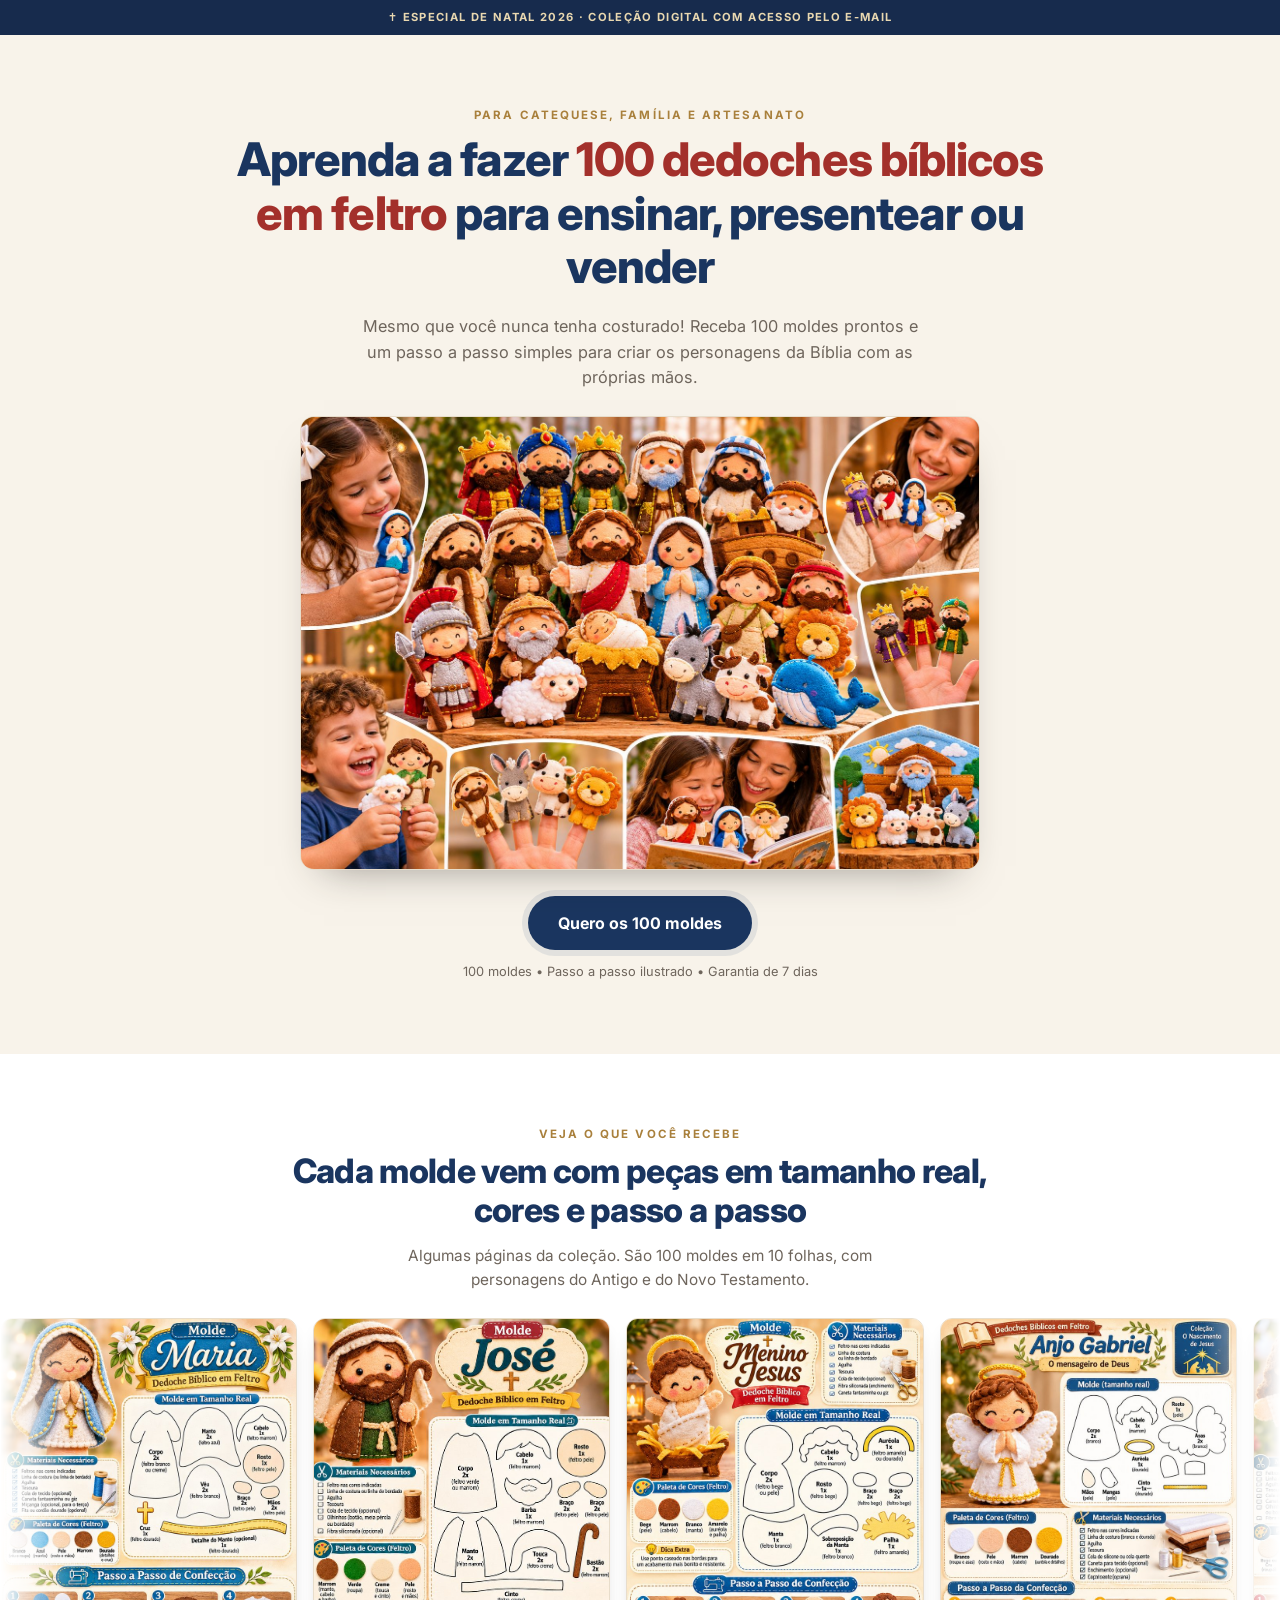
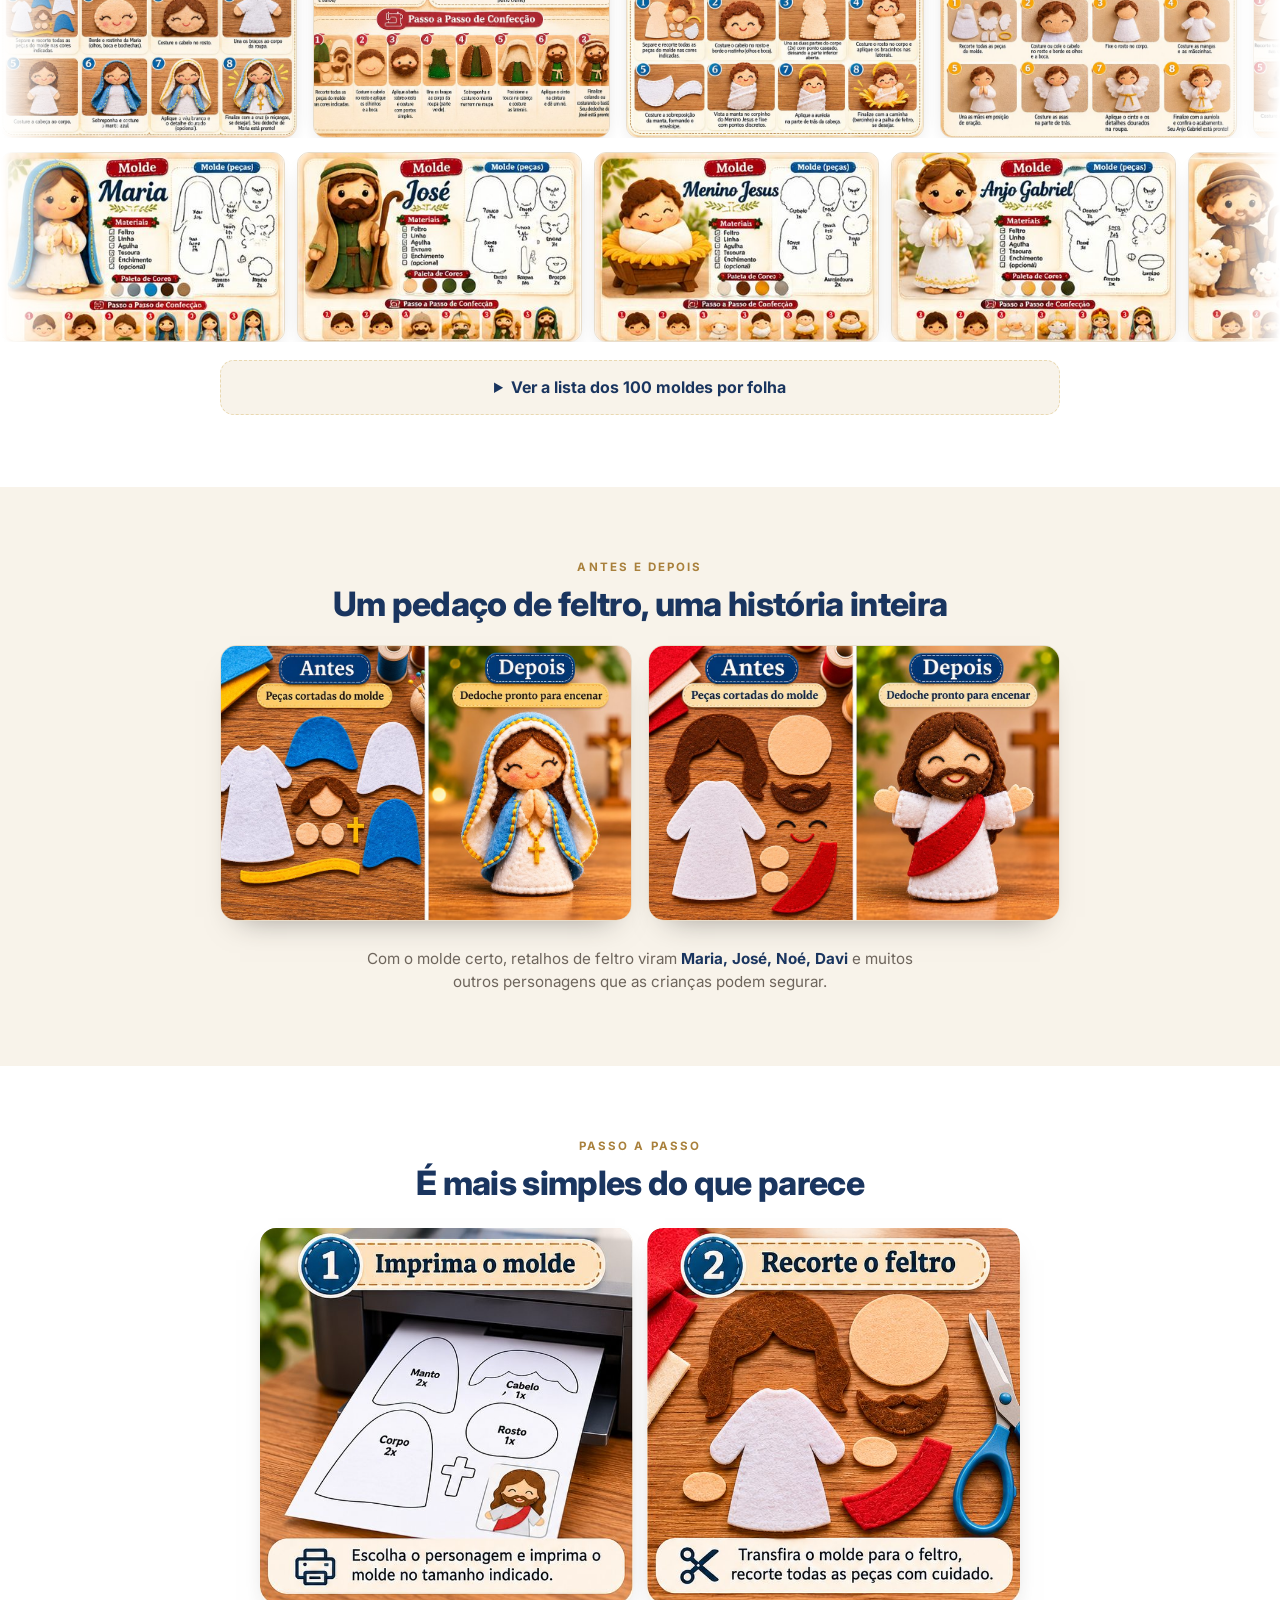
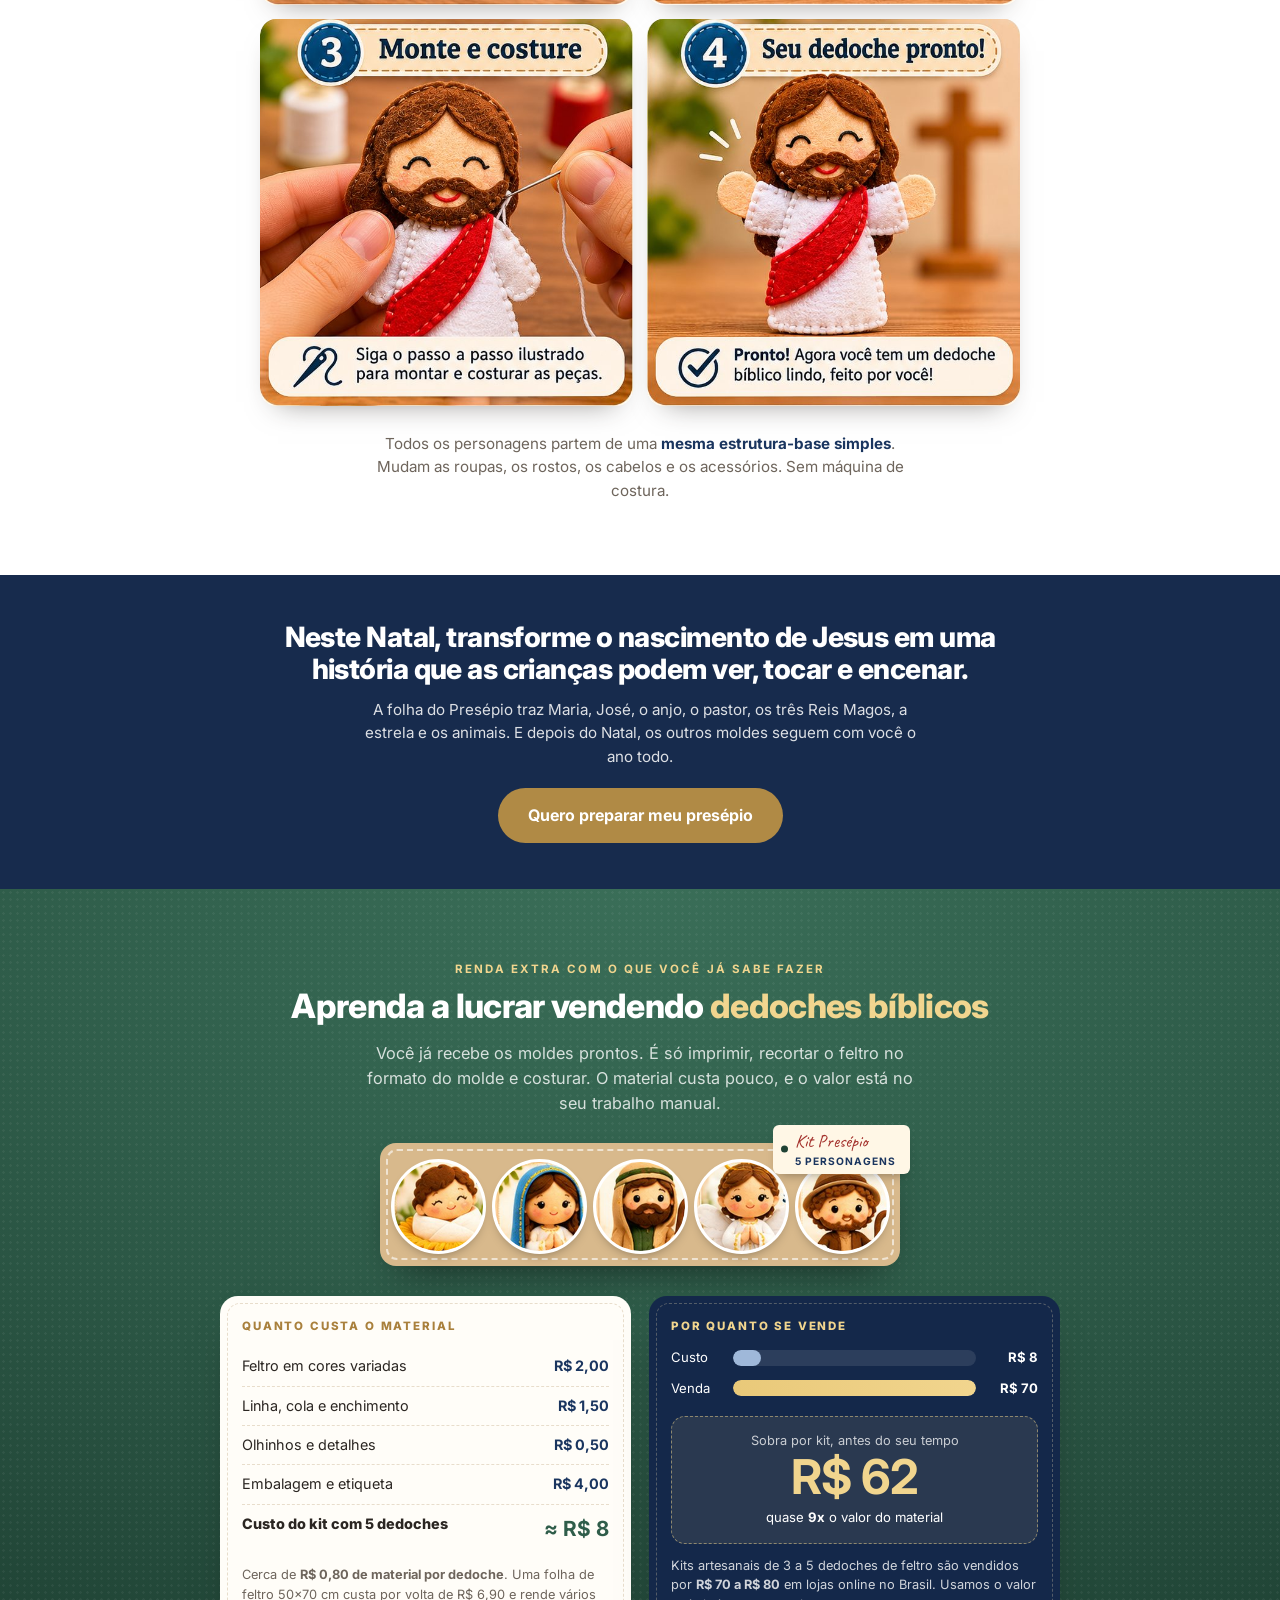
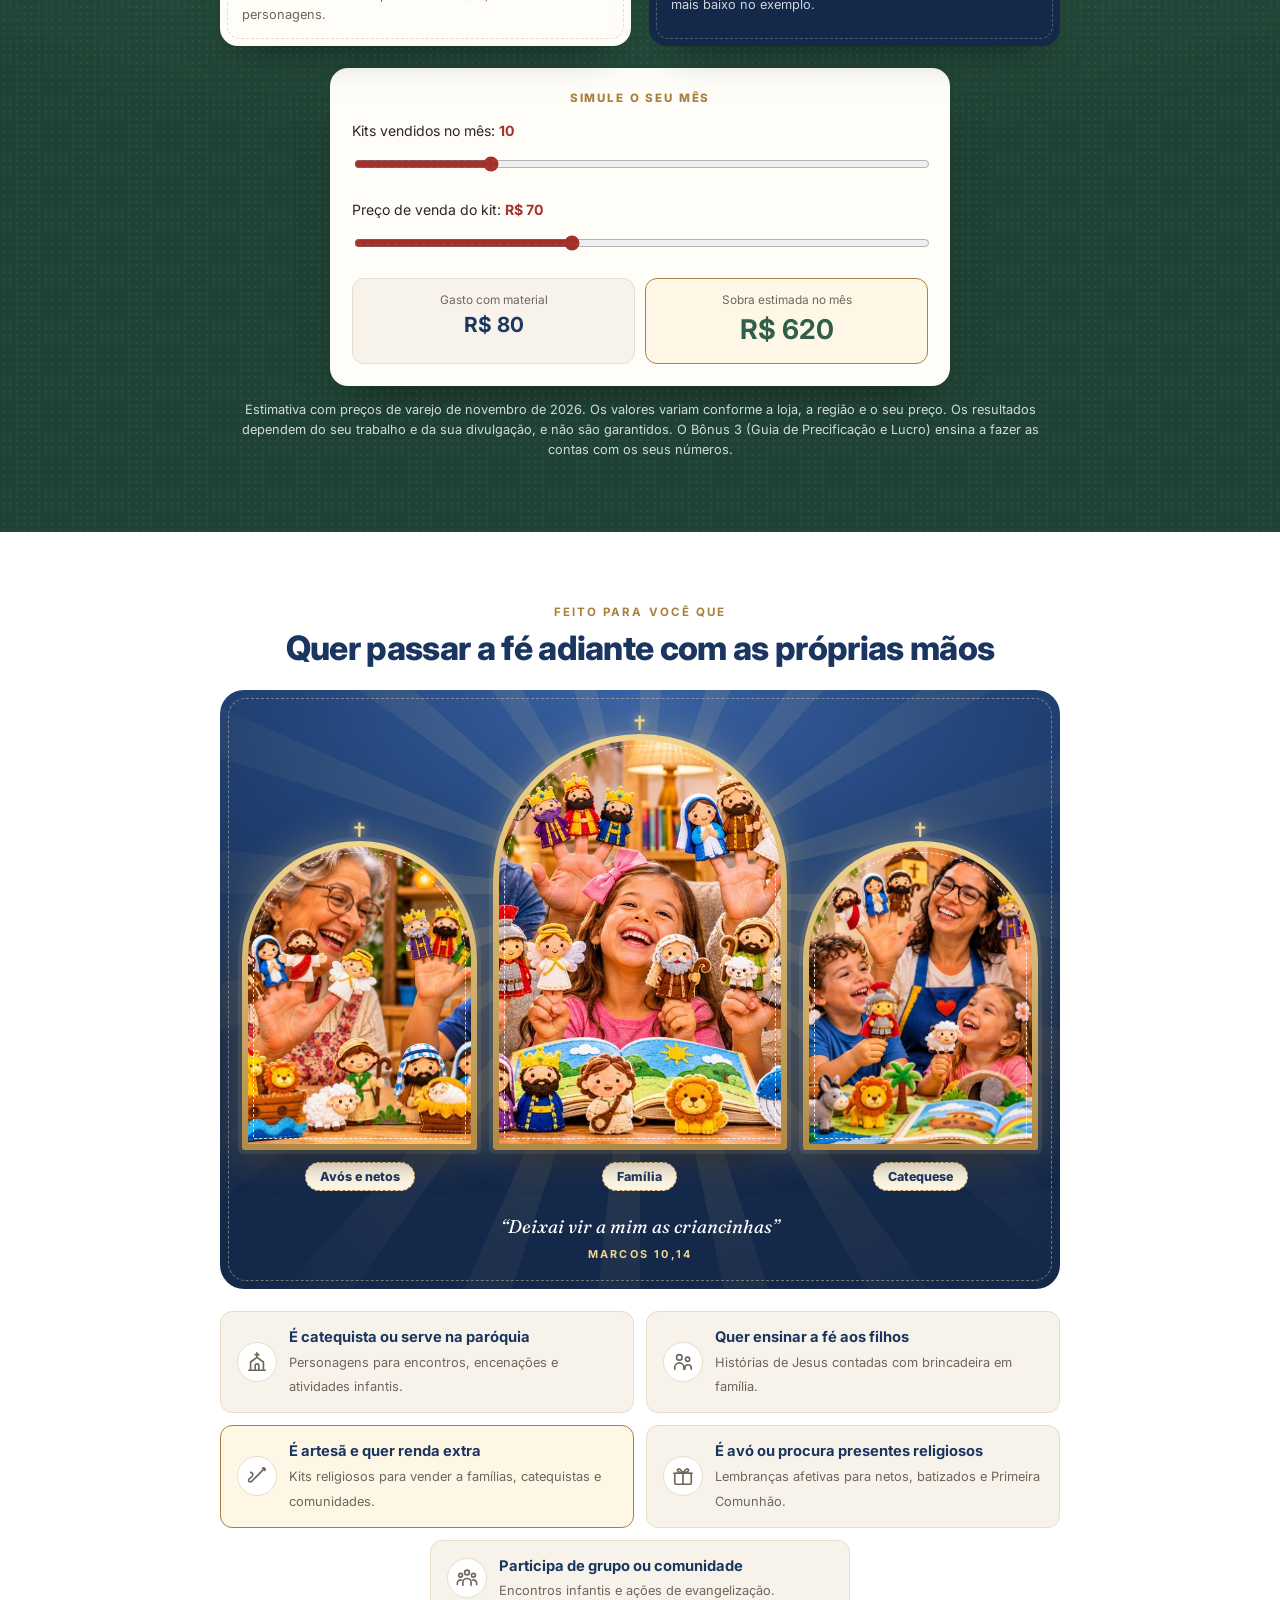
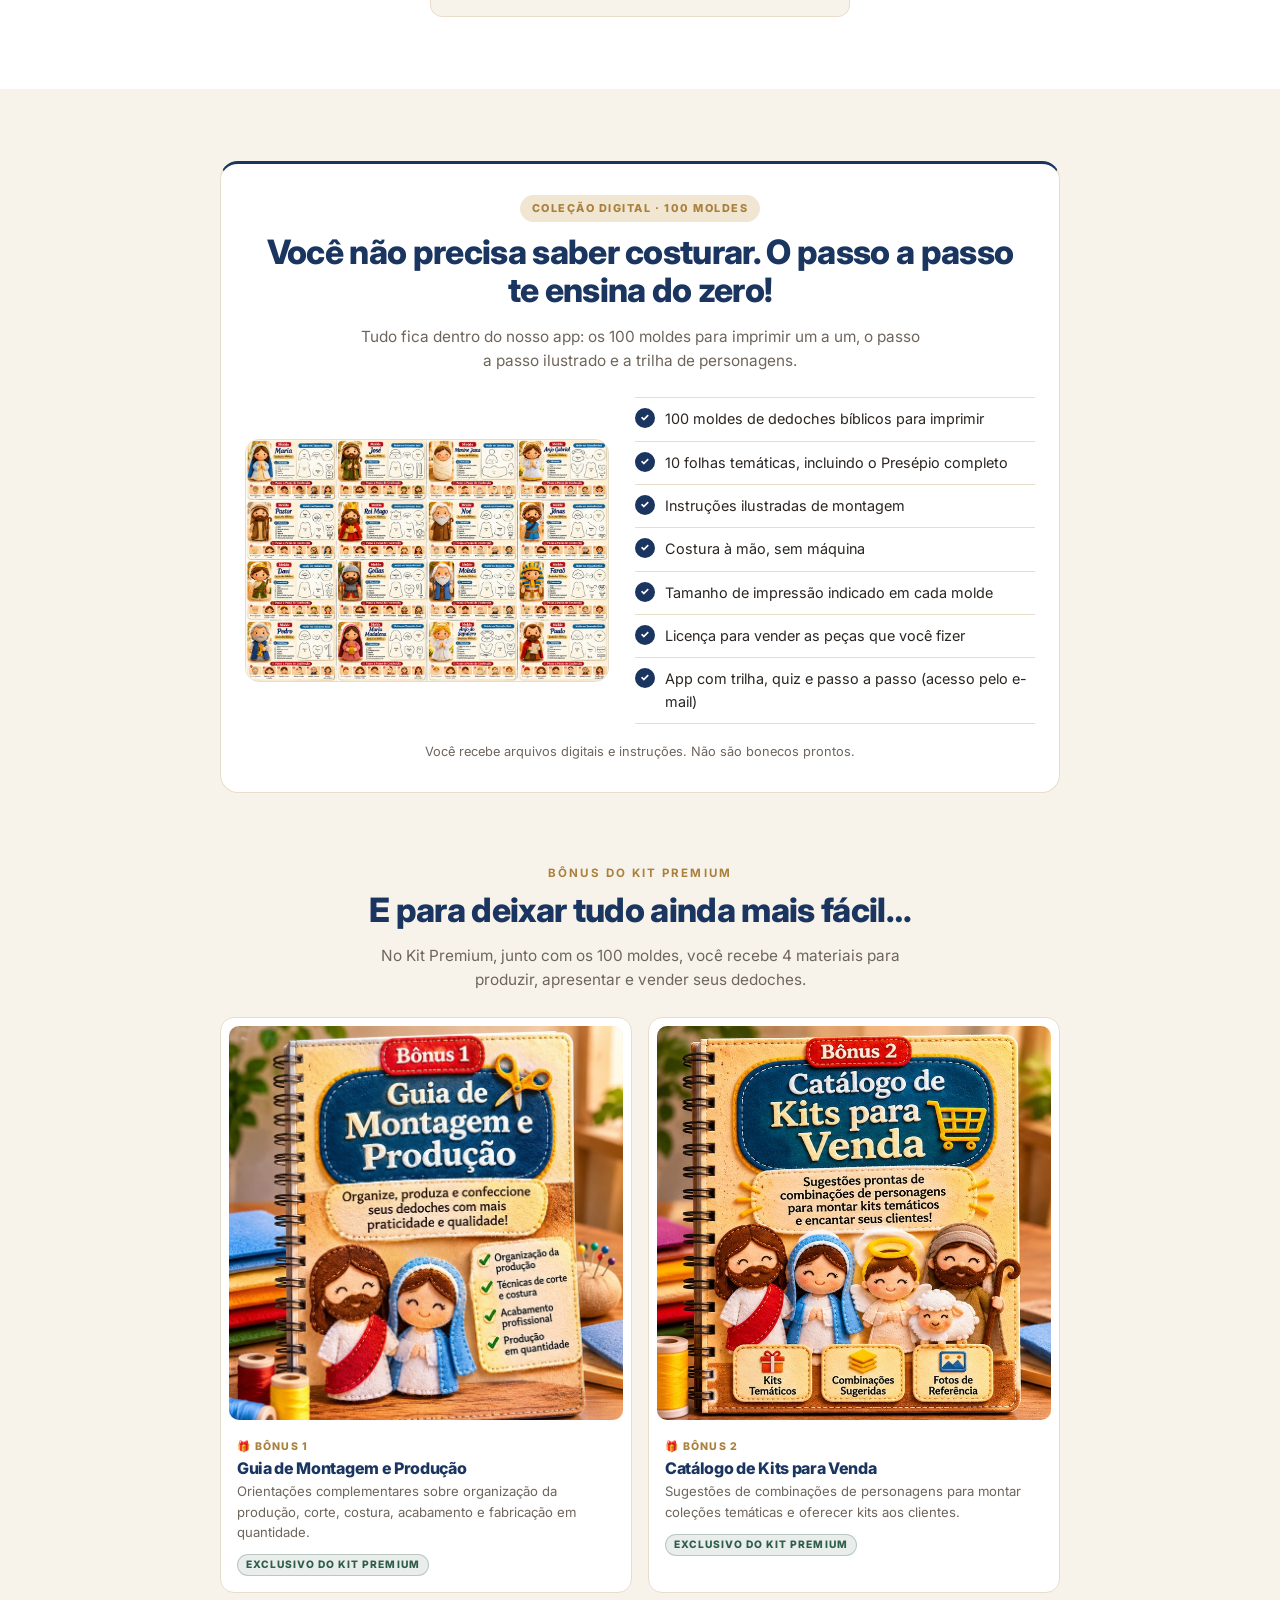
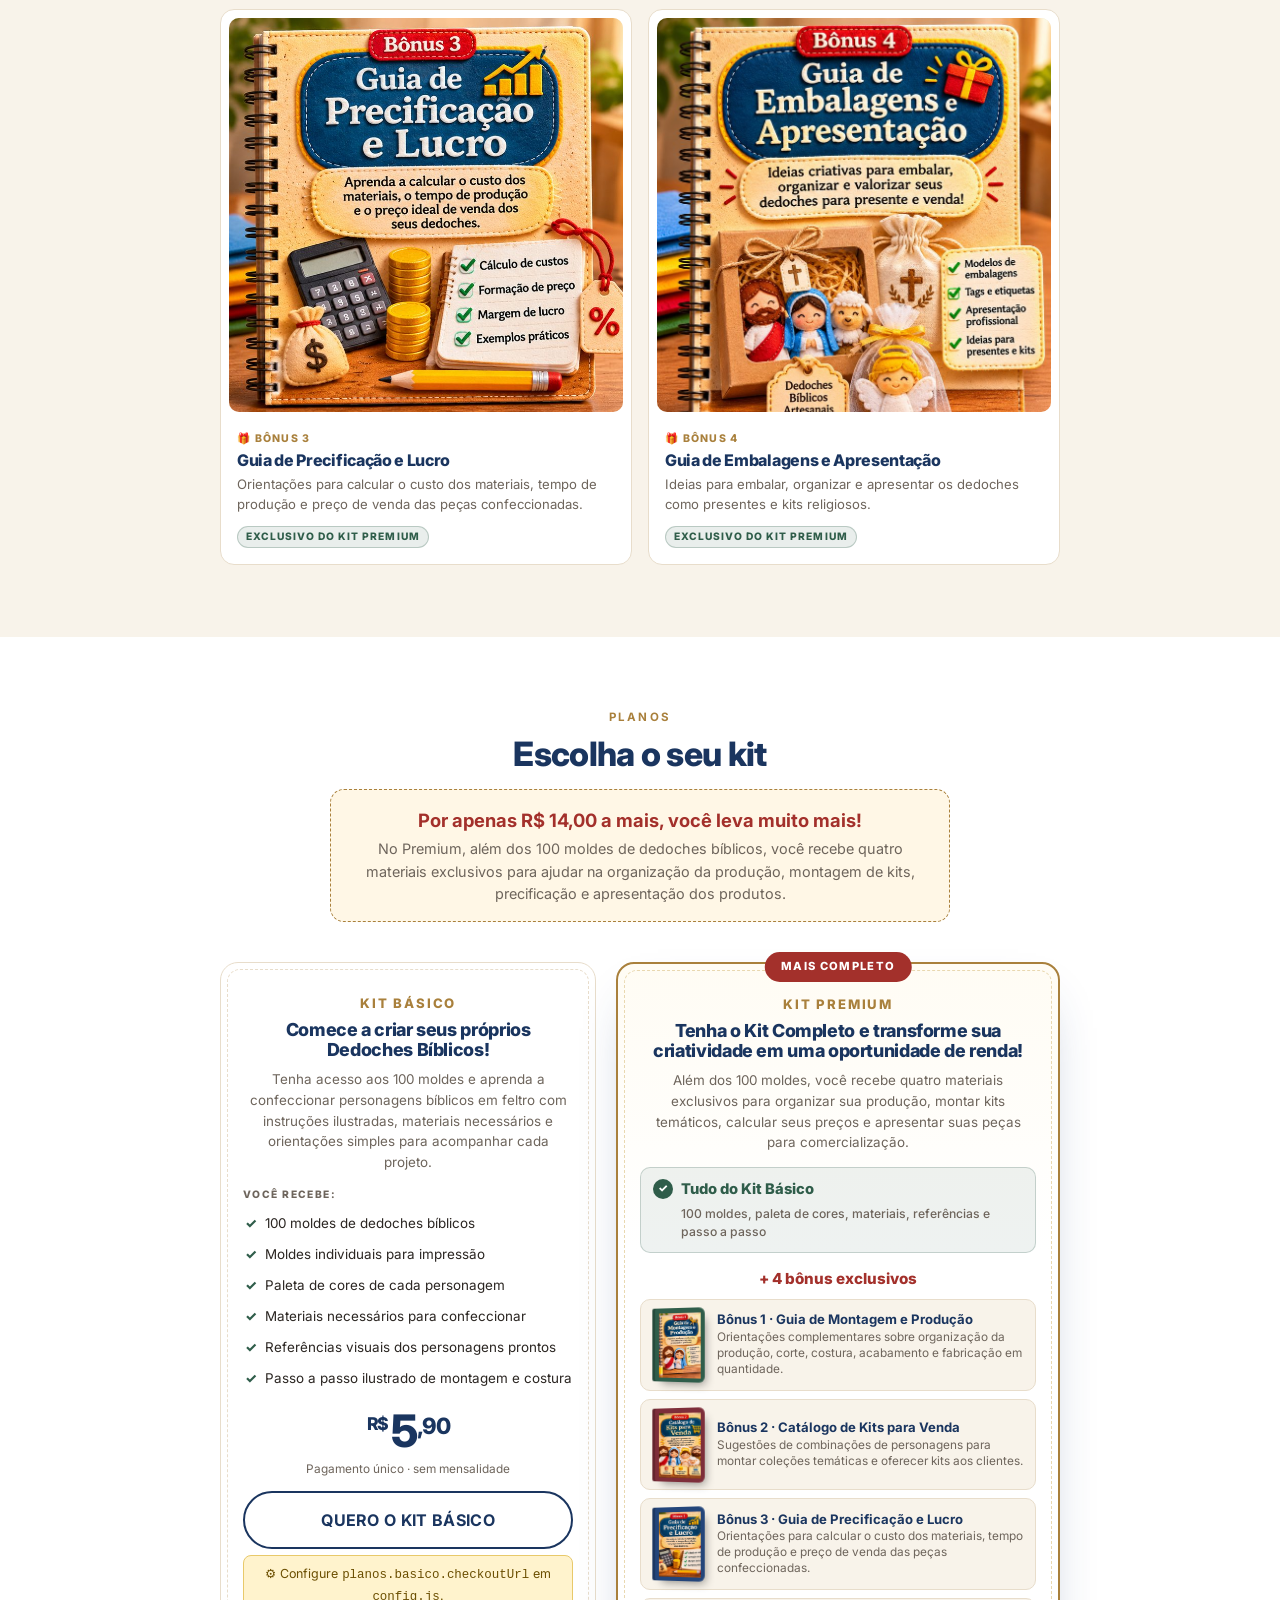
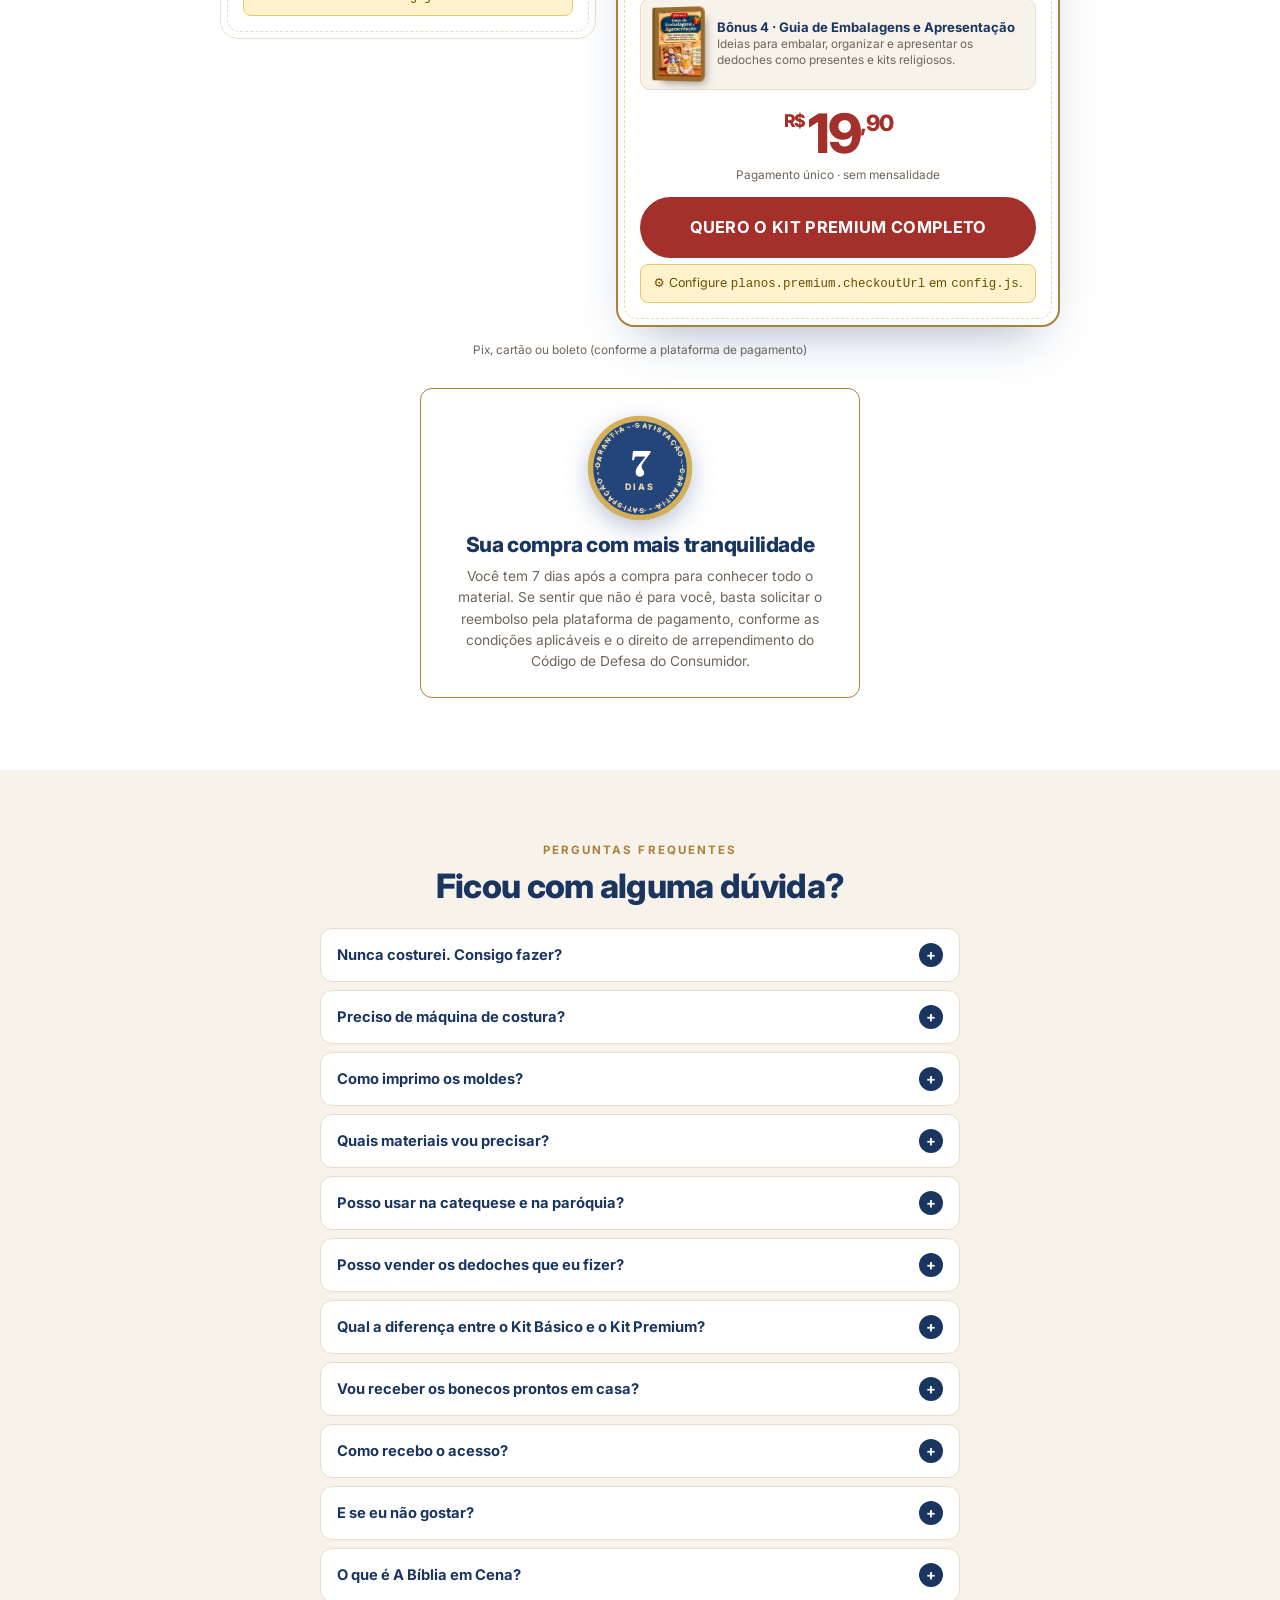
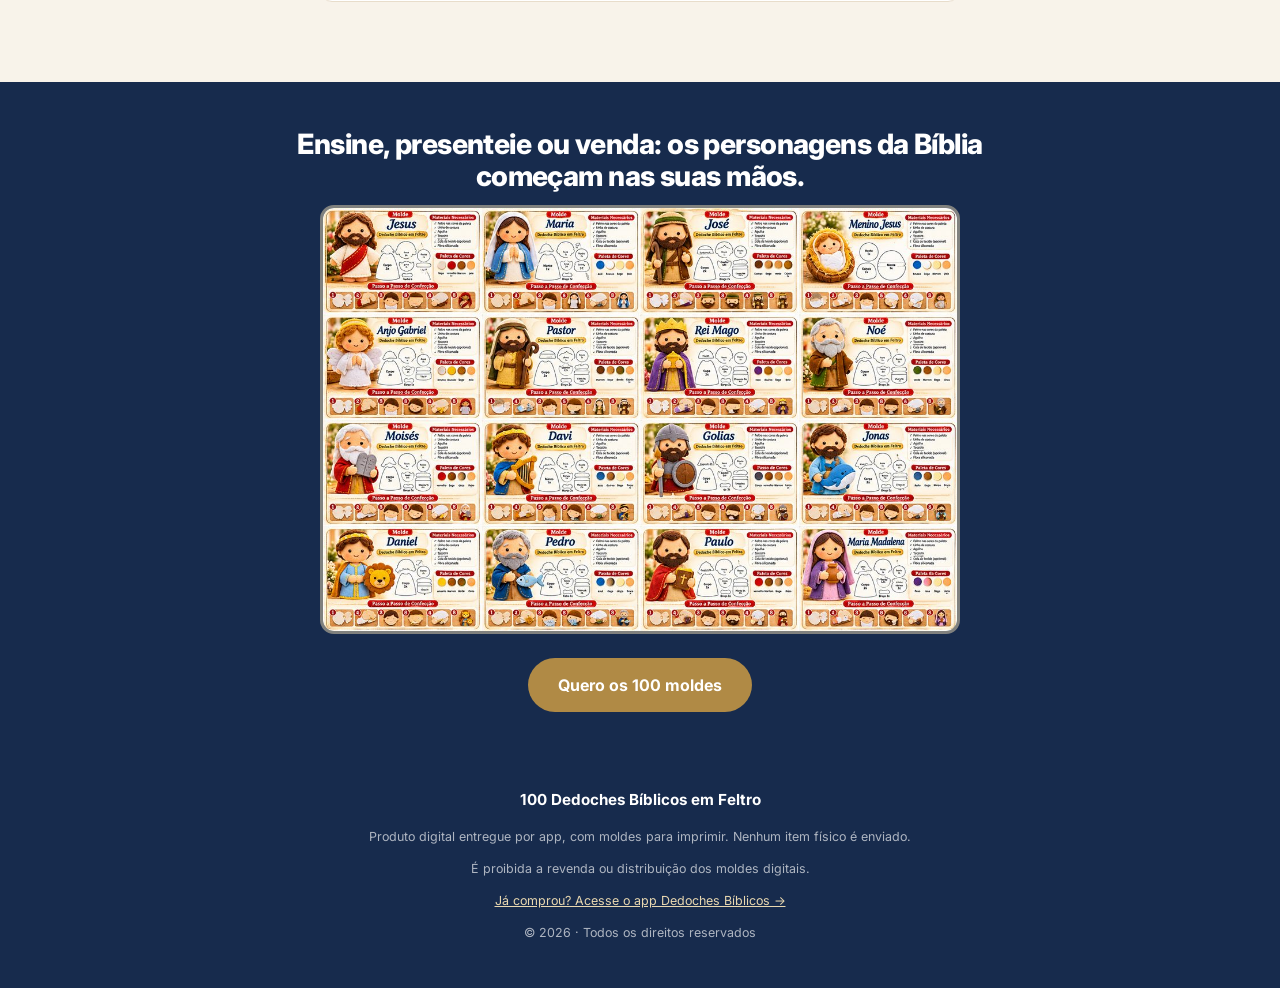
==== commit b94e63cb: "App: 100 moldes reais com impressão individual, bônus e A Bíblia em Cena liberados por código Co-Aut" ====
--- a/index.html
+++ b/index.html
@@ -3,7 +3,7 @@
 <head>
   <meta charset="utf-8">
   <meta name="viewport" content="width=device-width, initial-scale=1">
-  <title>100 Dedoches Bíblicos em Feltro · Moldes em PDF com passo a passo</title>
+  <title>100 Dedoches Bíblicos em Feltro · Moldes para imprimir com passo a passo</title>
   <meta name="description" content="Coleção digital com 100 moldes de dedoches bíblicos em feltro e passo a passo simples. Para ensinar na catequese, brincar com filhos e netos ou montar kits religiosos para vender.">
   <meta name="theme-color" content="#23457A">
   <meta property="og:type" content="website">
@@ -41,7 +41,7 @@
       <div class="wrap center">
         <p class="kicker">Veja o que você recebe</p>
         <h2>Cada molde vem com peças em tamanho real, cores e passo a passo</h2>
-        <p class="sub small">Algumas páginas da coleção. São 100 personagens em 10 coleções.</p>
+        <p class="sub small">Algumas páginas da coleção. São 100 moldes em 10 folhas, com personagens do Antigo e do Novo Testamento.</p>
       </div>
       <div class="marquee" aria-label="Exemplos de páginas de molde">
         <div class="mq-track mq-pages" id="mq-pages"></div>
@@ -51,7 +51,7 @@
       </div>
       <div class="wrap center">
         <details class="all100" id="all100">
-          <summary>Ver a lista dos 100 personagens por coleção</summary>
+          <summary>Ver a lista dos 100 moldes por folha</summary>
           <div class="all-list" id="all-list"></div>
         </details>
       </div>
@@ -81,7 +81,7 @@
     <section class="band" id="natal">
       <div class="wrap center">
         <h2>Neste Natal, transforme o nascimento de Jesus em uma história que as crianças podem ver, tocar e encenar.</h2>
-        <p>A coleção O Nascimento de Jesus traz 15 moldes para montar um presépio inteiro. E depois do Natal, os outros 85 personagens seguem com você o ano todo.</p>
+        <p>A folha do Presépio traz Maria, José, o anjo, o pastor, os três Reis Magos, a estrela e os animais. E depois do Natal, os outros moldes seguem com você o ano todo.</p>
         <a class="btn btn-gold" data-cta href="#oferta">Quero preparar meu presépio</a>
       </div>
     </section>
@@ -172,17 +172,17 @@
         <div class="kitbox">
           <p class="pill">Coleção digital · 100 moldes</p>
           <h2>Você não precisa saber costurar. O passo a passo te ensina do zero!</h2>
-          <p class="sub small">Receba os 100 moldes em PDF com instruções ilustradas para confeccionar cada personagem.</p>
+          <p class="sub small">Tudo fica dentro do nosso app: os 100 moldes para imprimir um a um, o passo a passo ilustrado e a trilha de personagens.</p>
           <div class="kitbox-grid">
             <div class="slot slot-43" data-slot="kitDigital" data-label="kitDigital · 3:2"></div>
             <ul class="checks">
-              <li>100 moldes de dedoches bíblicos em PDF</li>
-              <li>10 coleções, incluindo O Nascimento de Jesus</li>
+              <li>100 moldes de dedoches bíblicos para imprimir</li>
+              <li>10 folhas temáticas, incluindo o Presépio completo</li>
               <li>Instruções ilustradas de montagem</li>
               <li>Costura à mão, sem máquina</li>
               <li>Tamanho de impressão indicado em cada molde</li>
               <li>Licença para vender as peças que você fizer</li>
-              <li>Material 100% digital, acesso pelo e-mail</li>
+              <li>App com trilha, quiz e passo a passo (acesso pelo e-mail)</li>
             </ul>
           </div>
           <p class="digital-note">Você recebe arquivos digitais e instruções. Não são bonecos prontos.</p>
@@ -277,7 +277,7 @@
   <footer class="footer">
     <div class="wrap center">
       <p class="f-name" data-bind="produto"></p>
-      <p>Produto digital: arquivos em PDF para impressão. Nenhum item físico é enviado.</p>
+      <p>Produto digital entregue por app, com moldes para imprimir. Nenhum item físico é enviado.</p>
       <p>É proibida a revenda ou distribuição dos moldes digitais.</p>
       <p><a href="app/">Já comprou? Acesse o app Dedoches Bíblicos →</a></p>
       <p class="f-links" id="f-links"></p>
@@ -286,6 +286,7 @@
   </footer>
 
   <script src="config.js"></script>
+  <script src="app/catalogo.js"></script>
   <script src="puppets.js"></script>
   <script src="main.js"></script>
 </body>
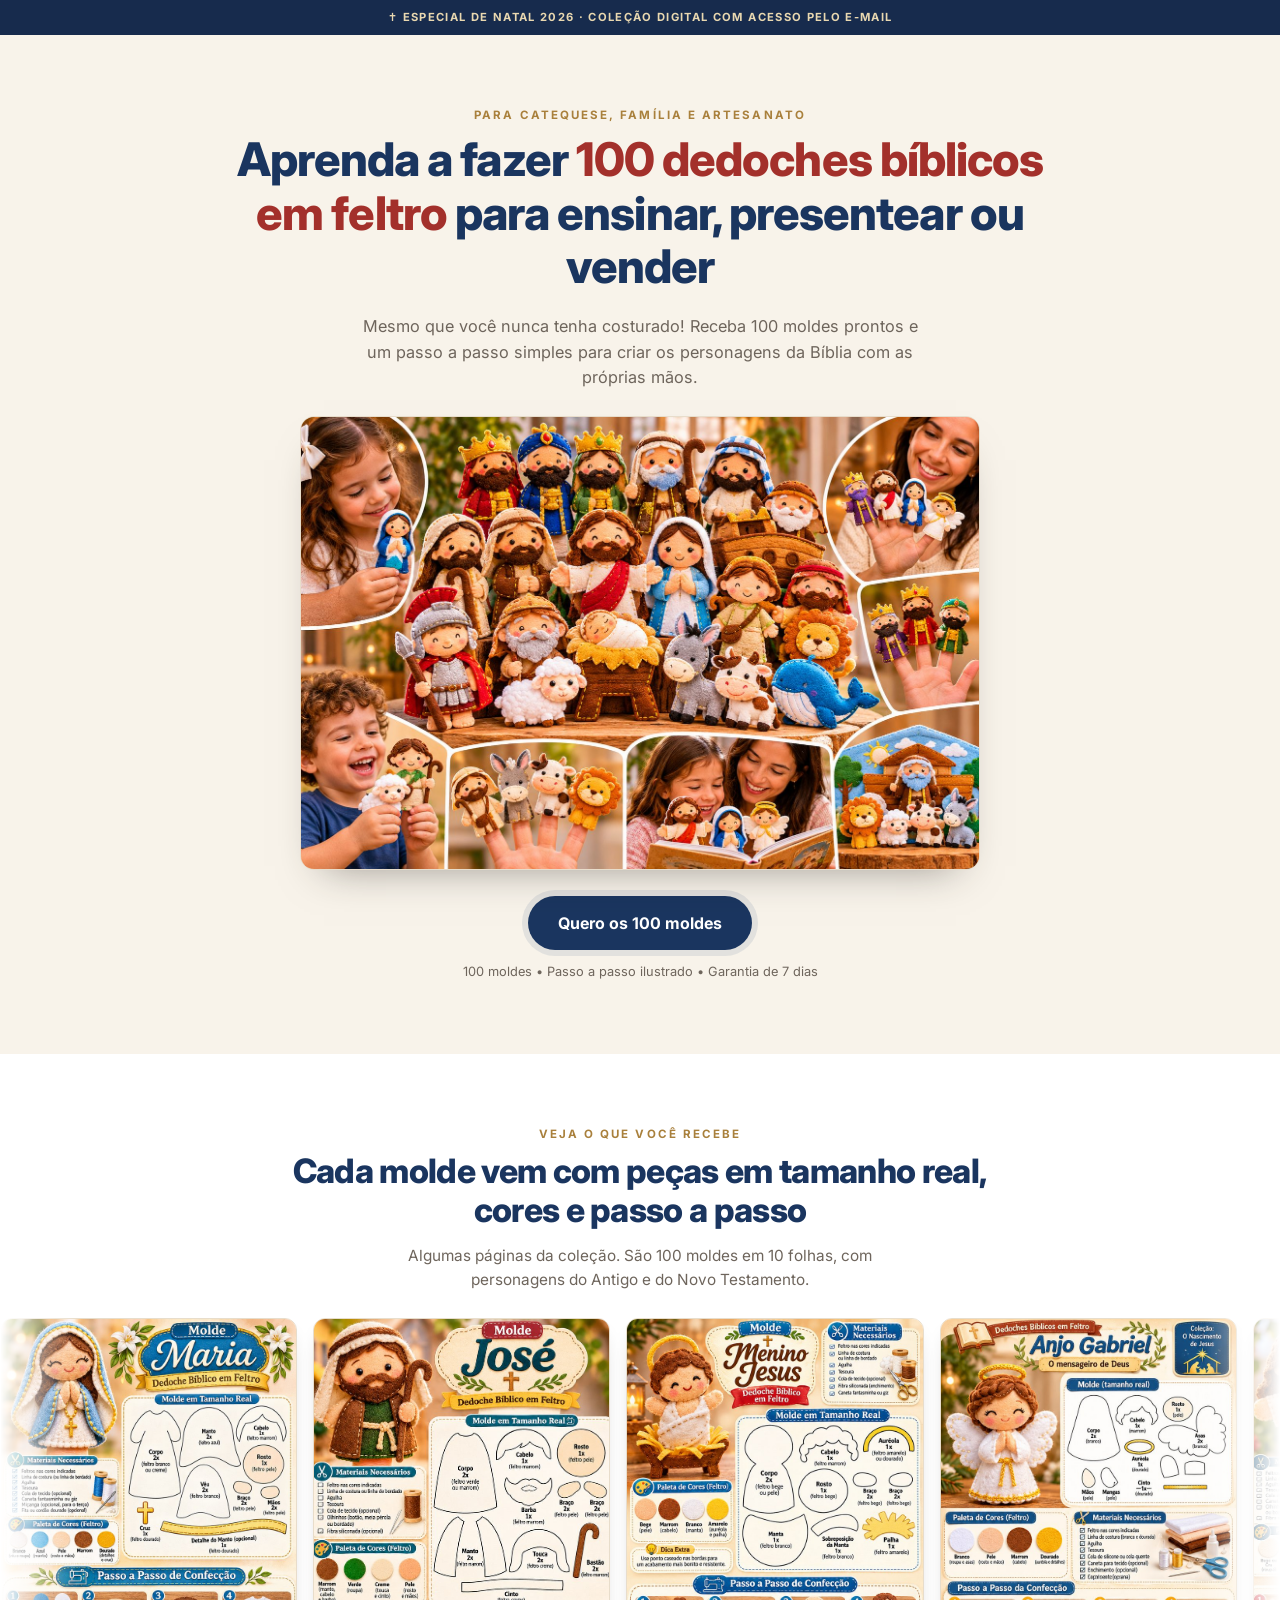
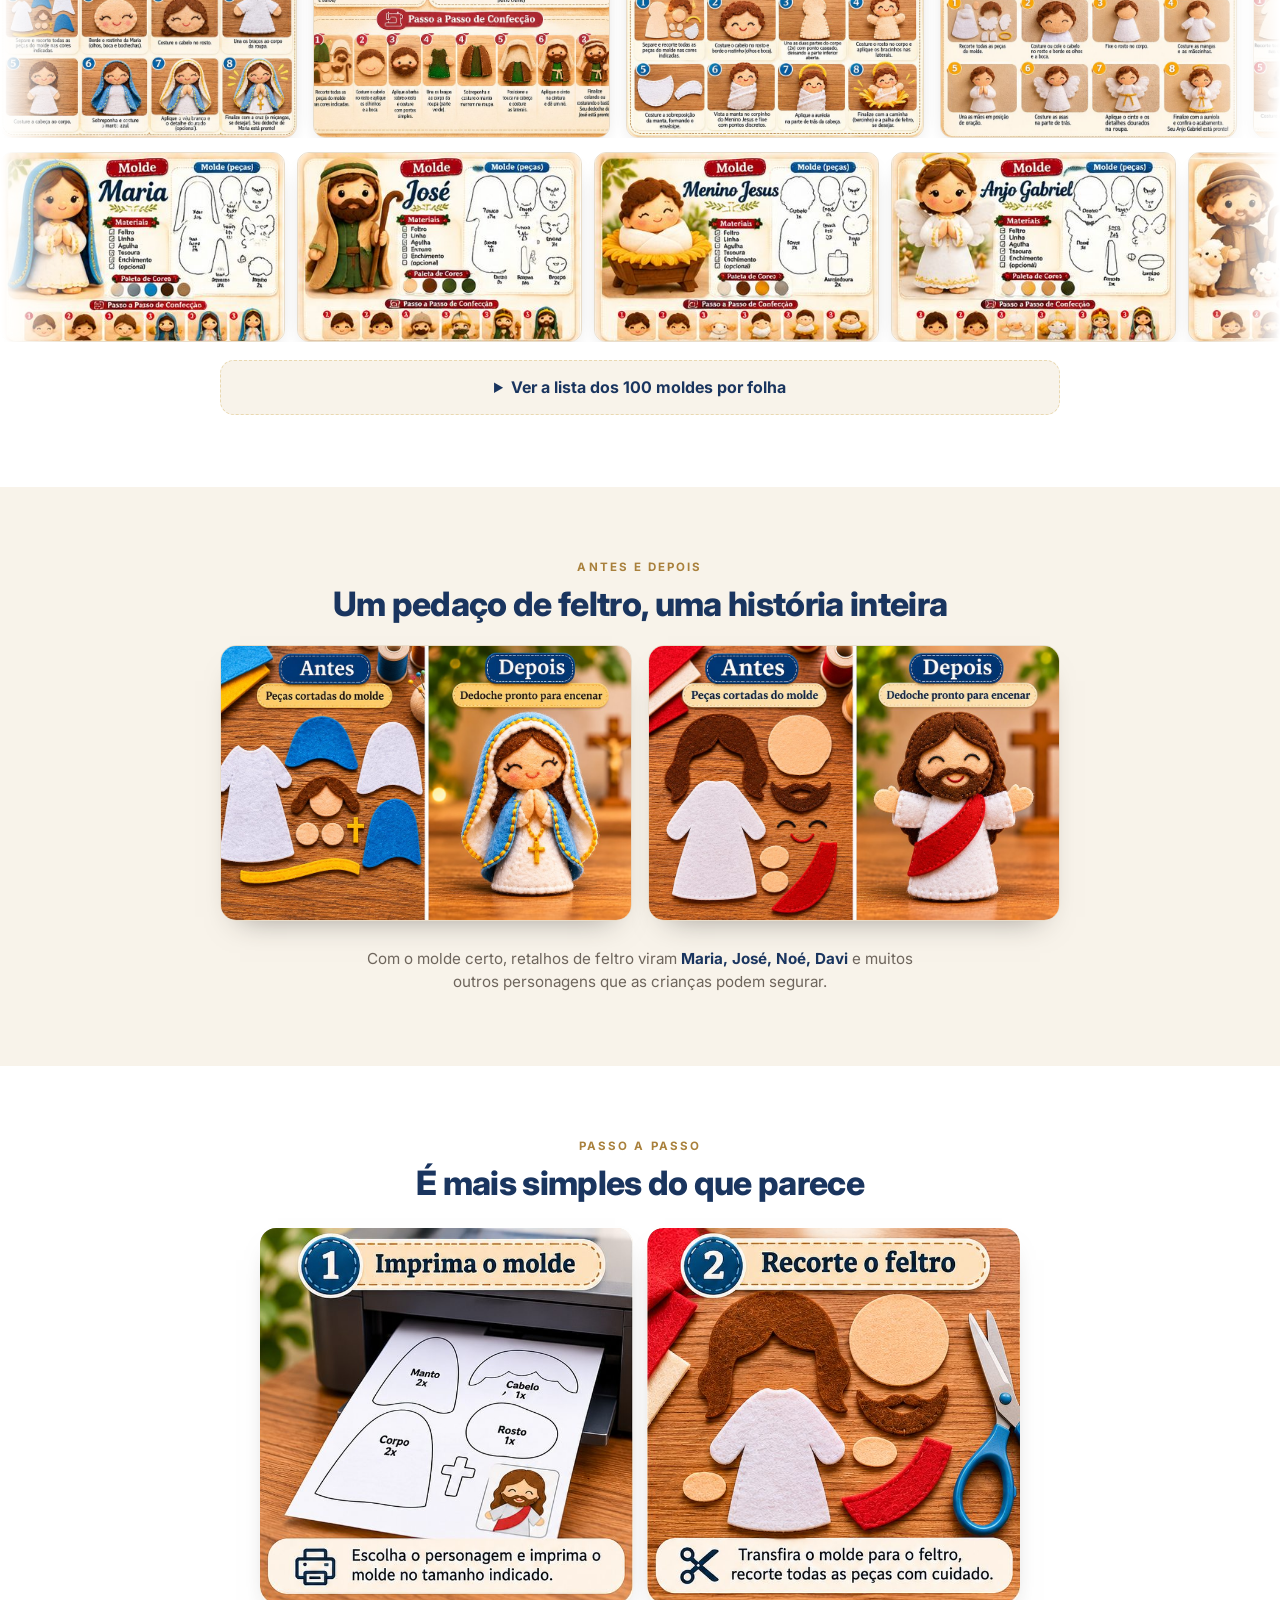
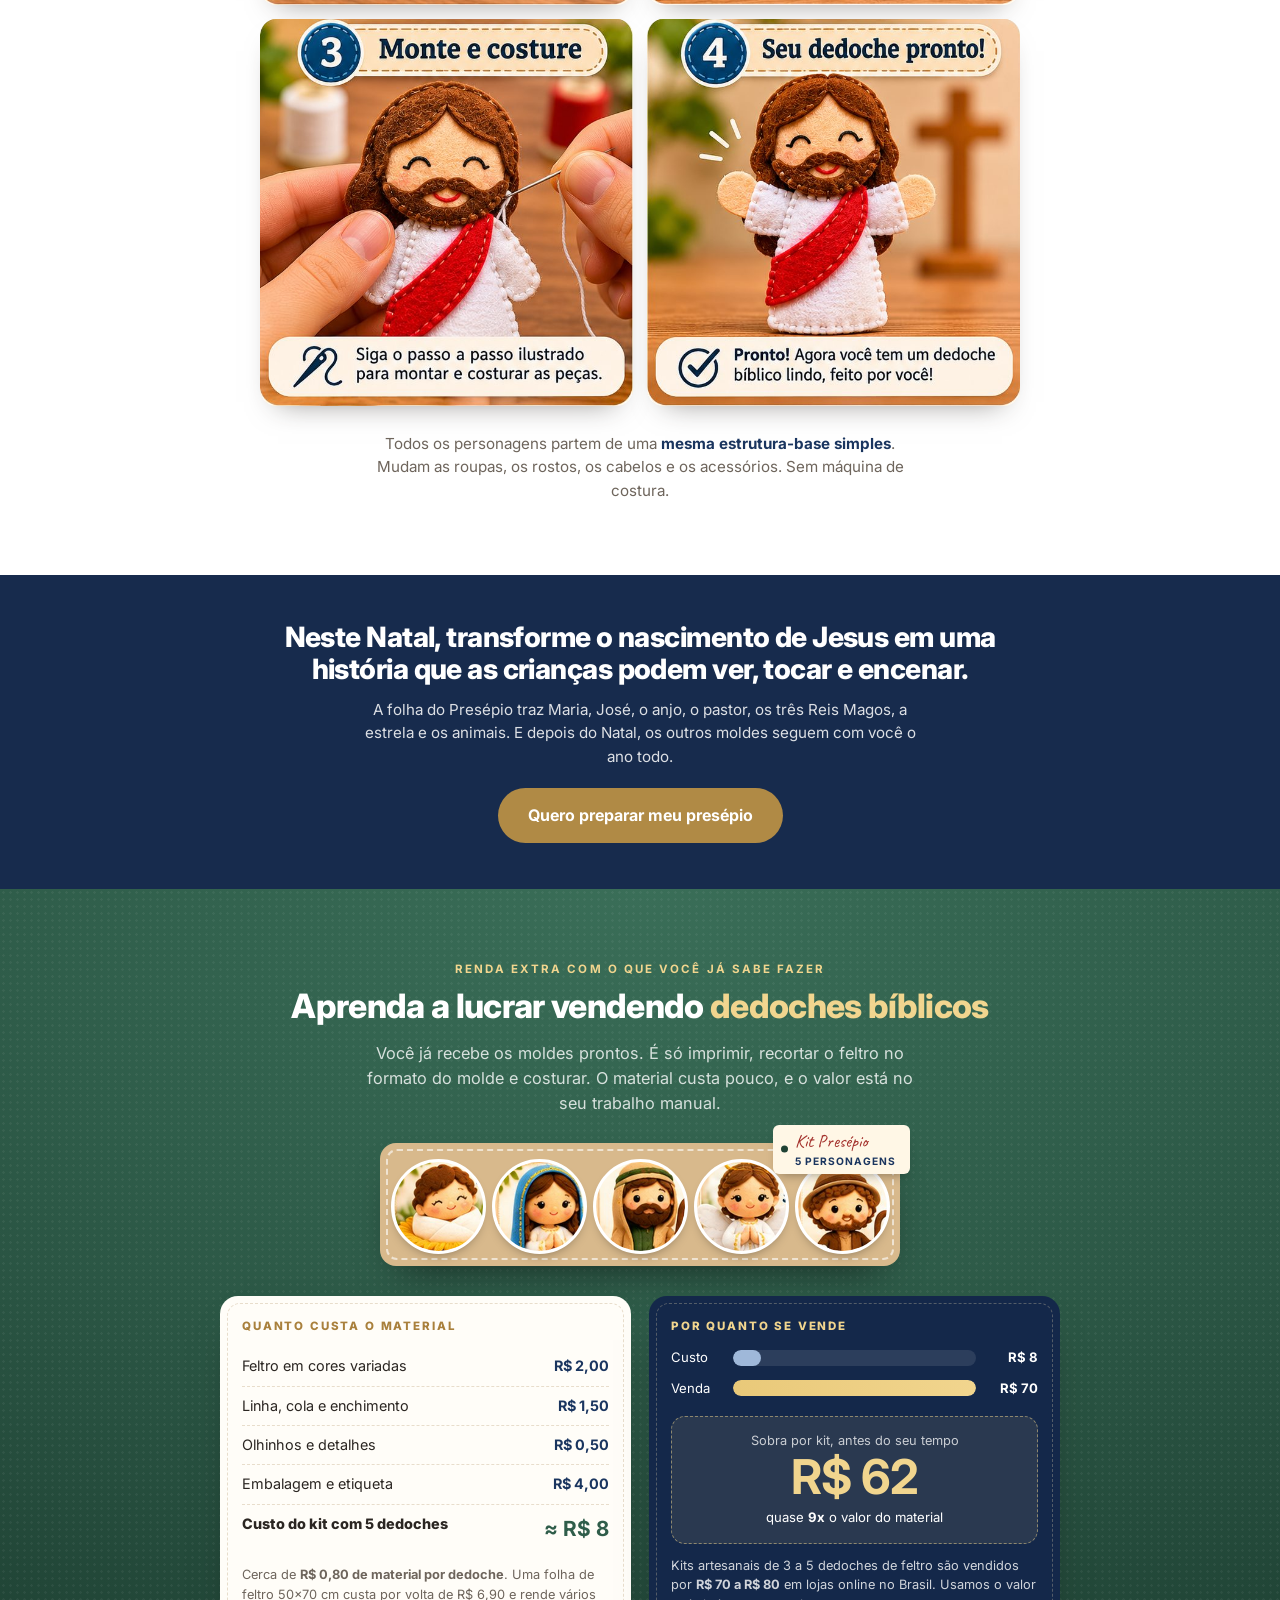
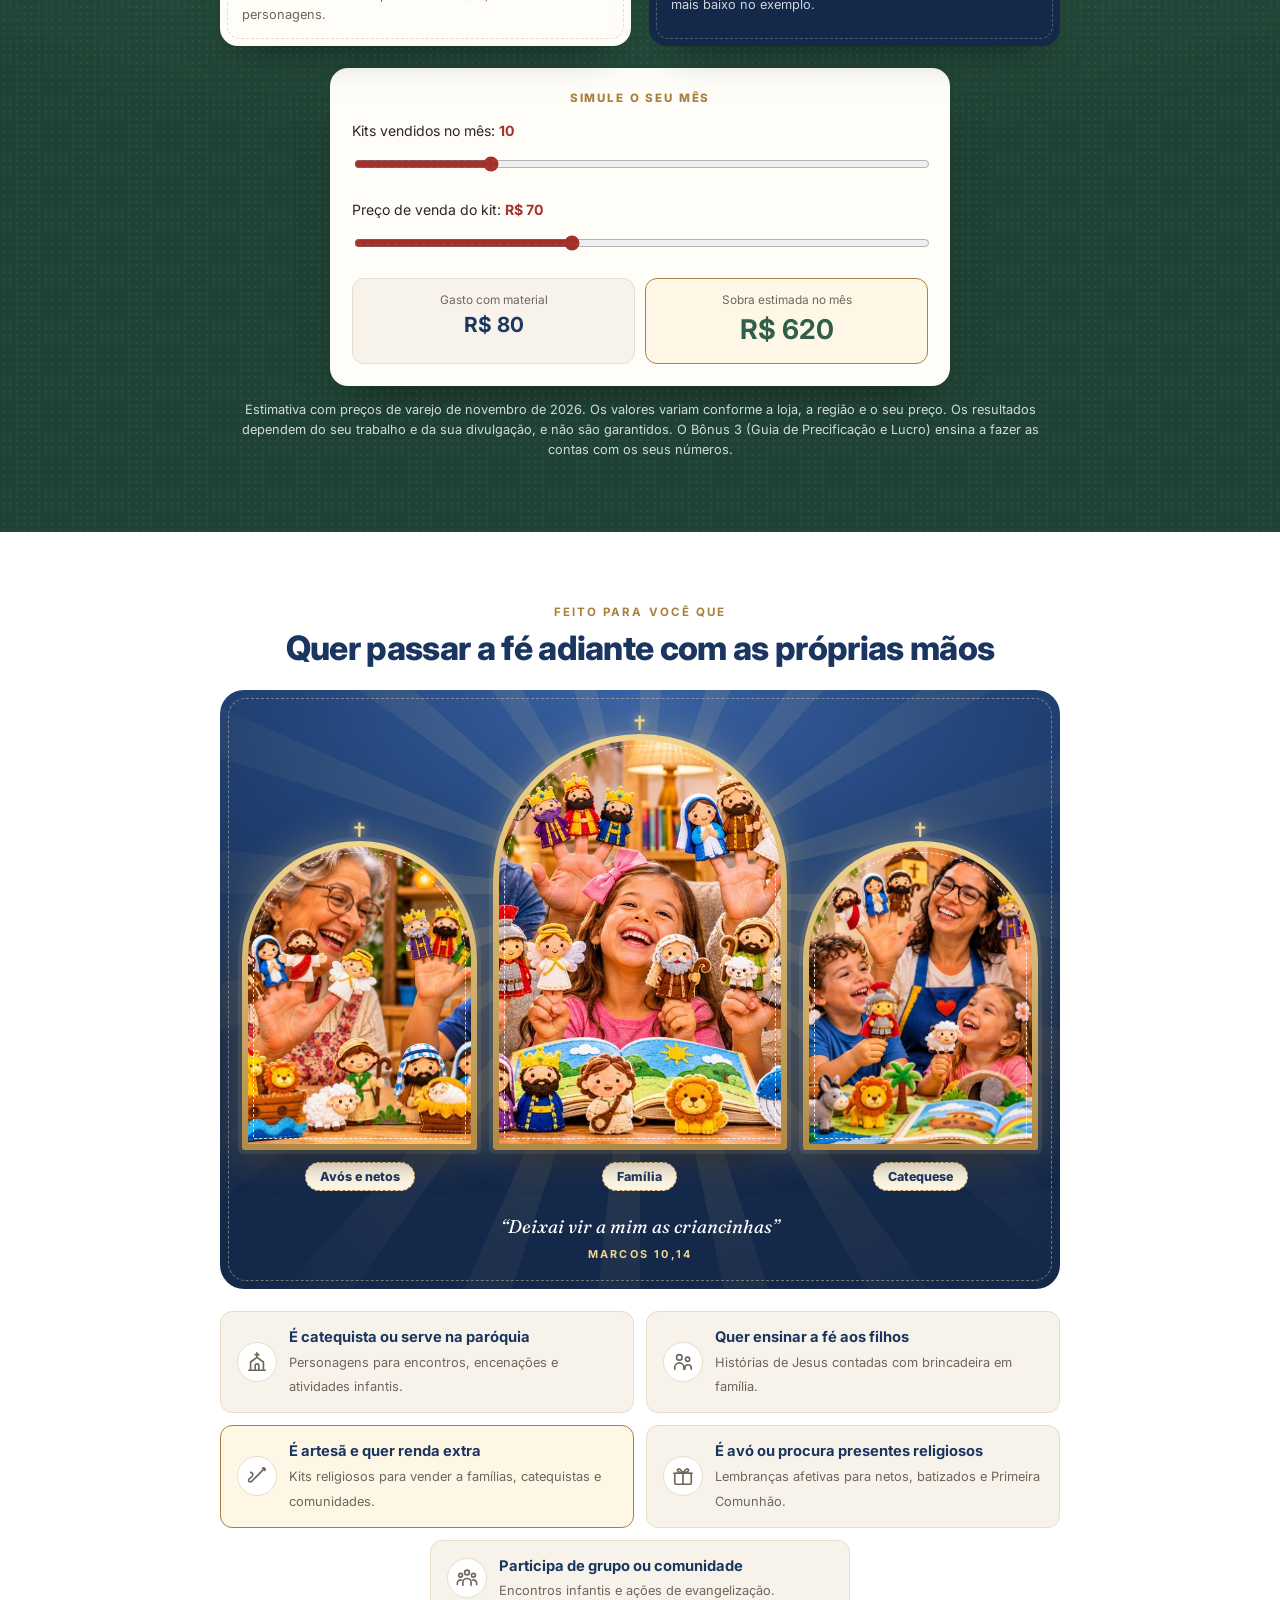
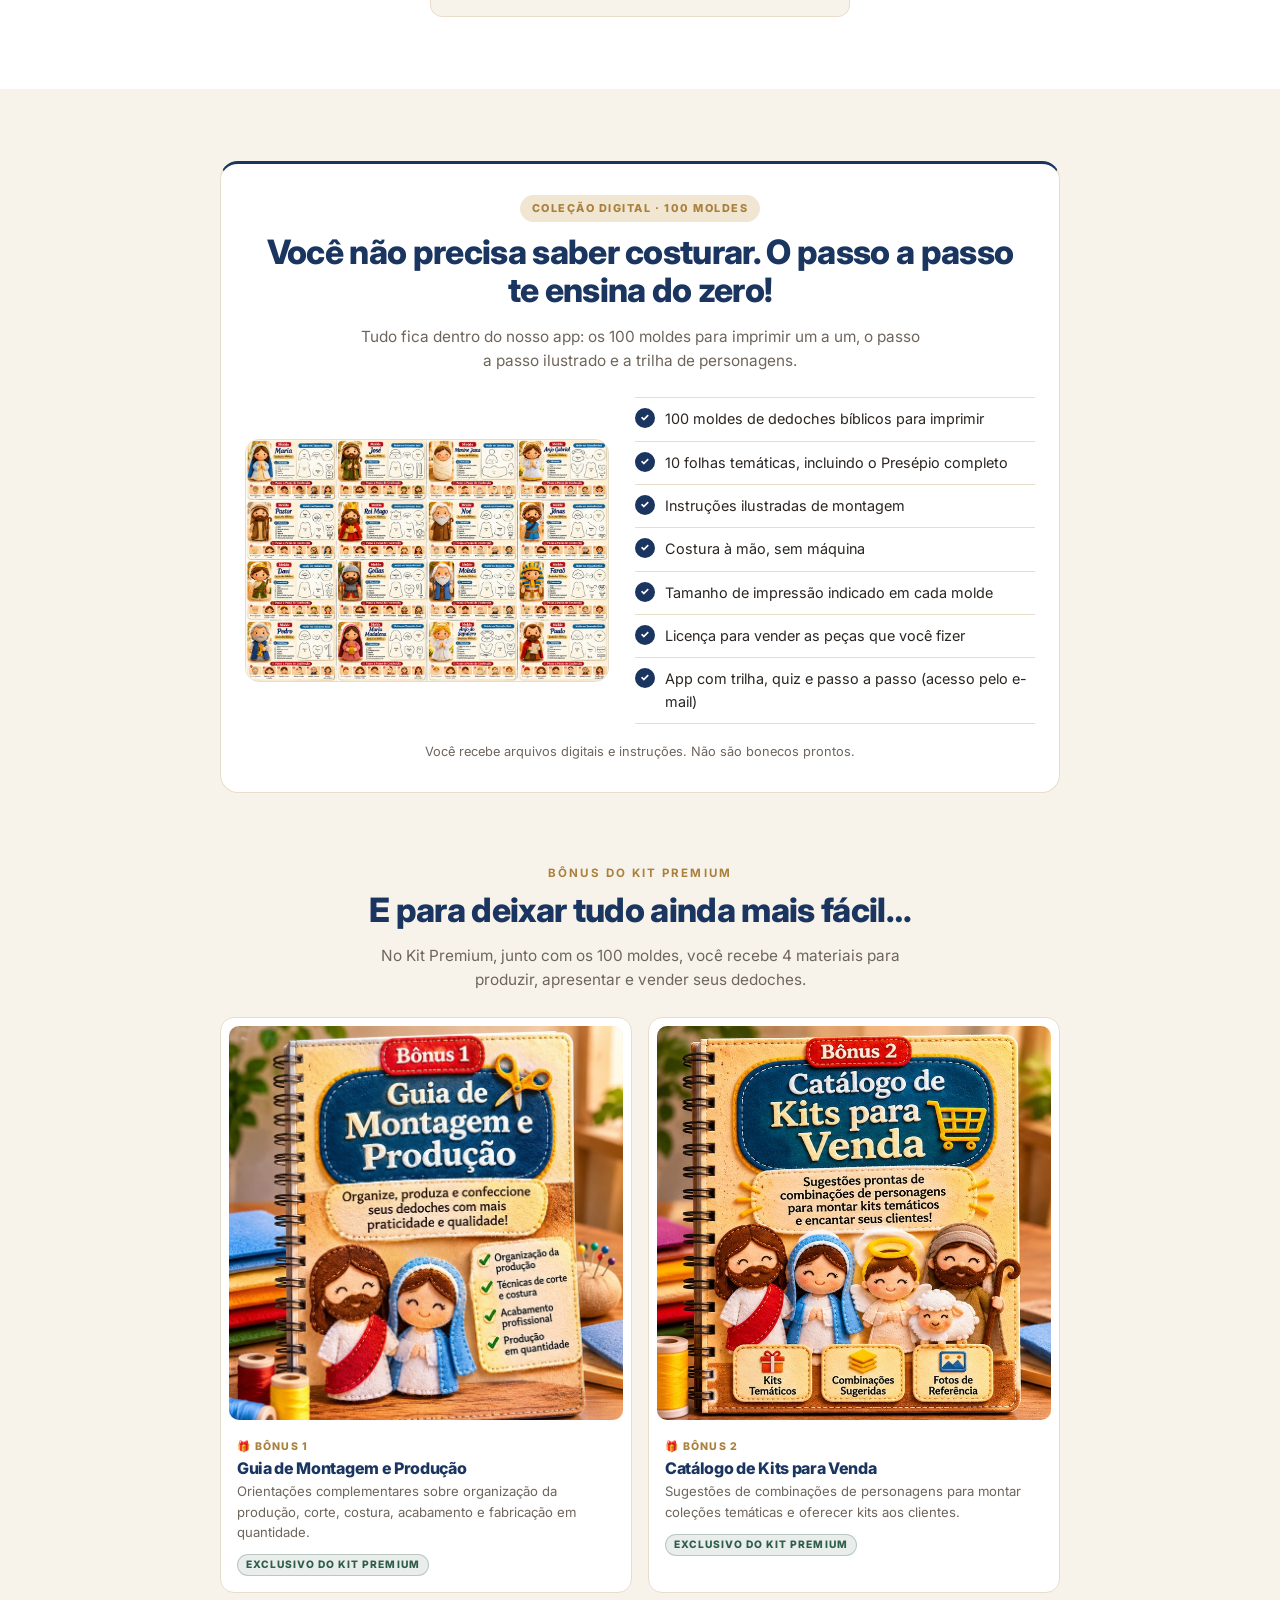
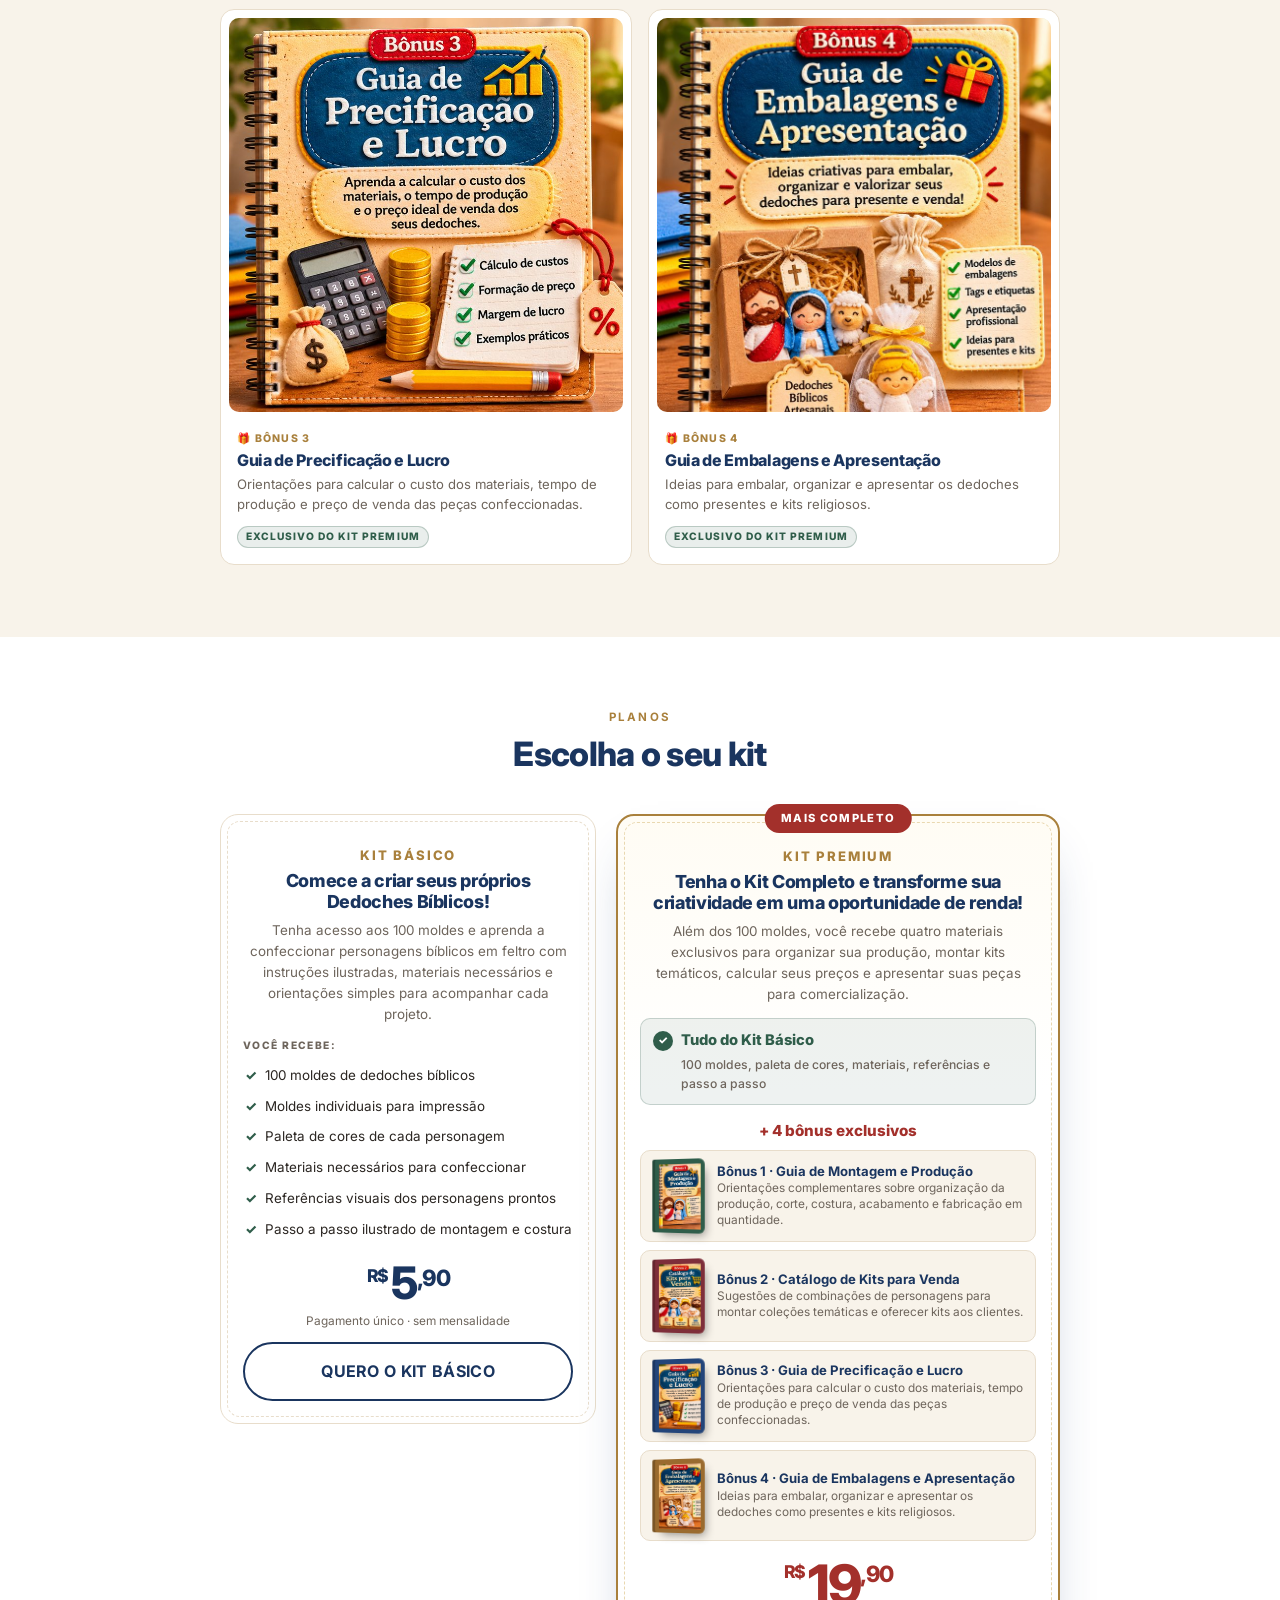
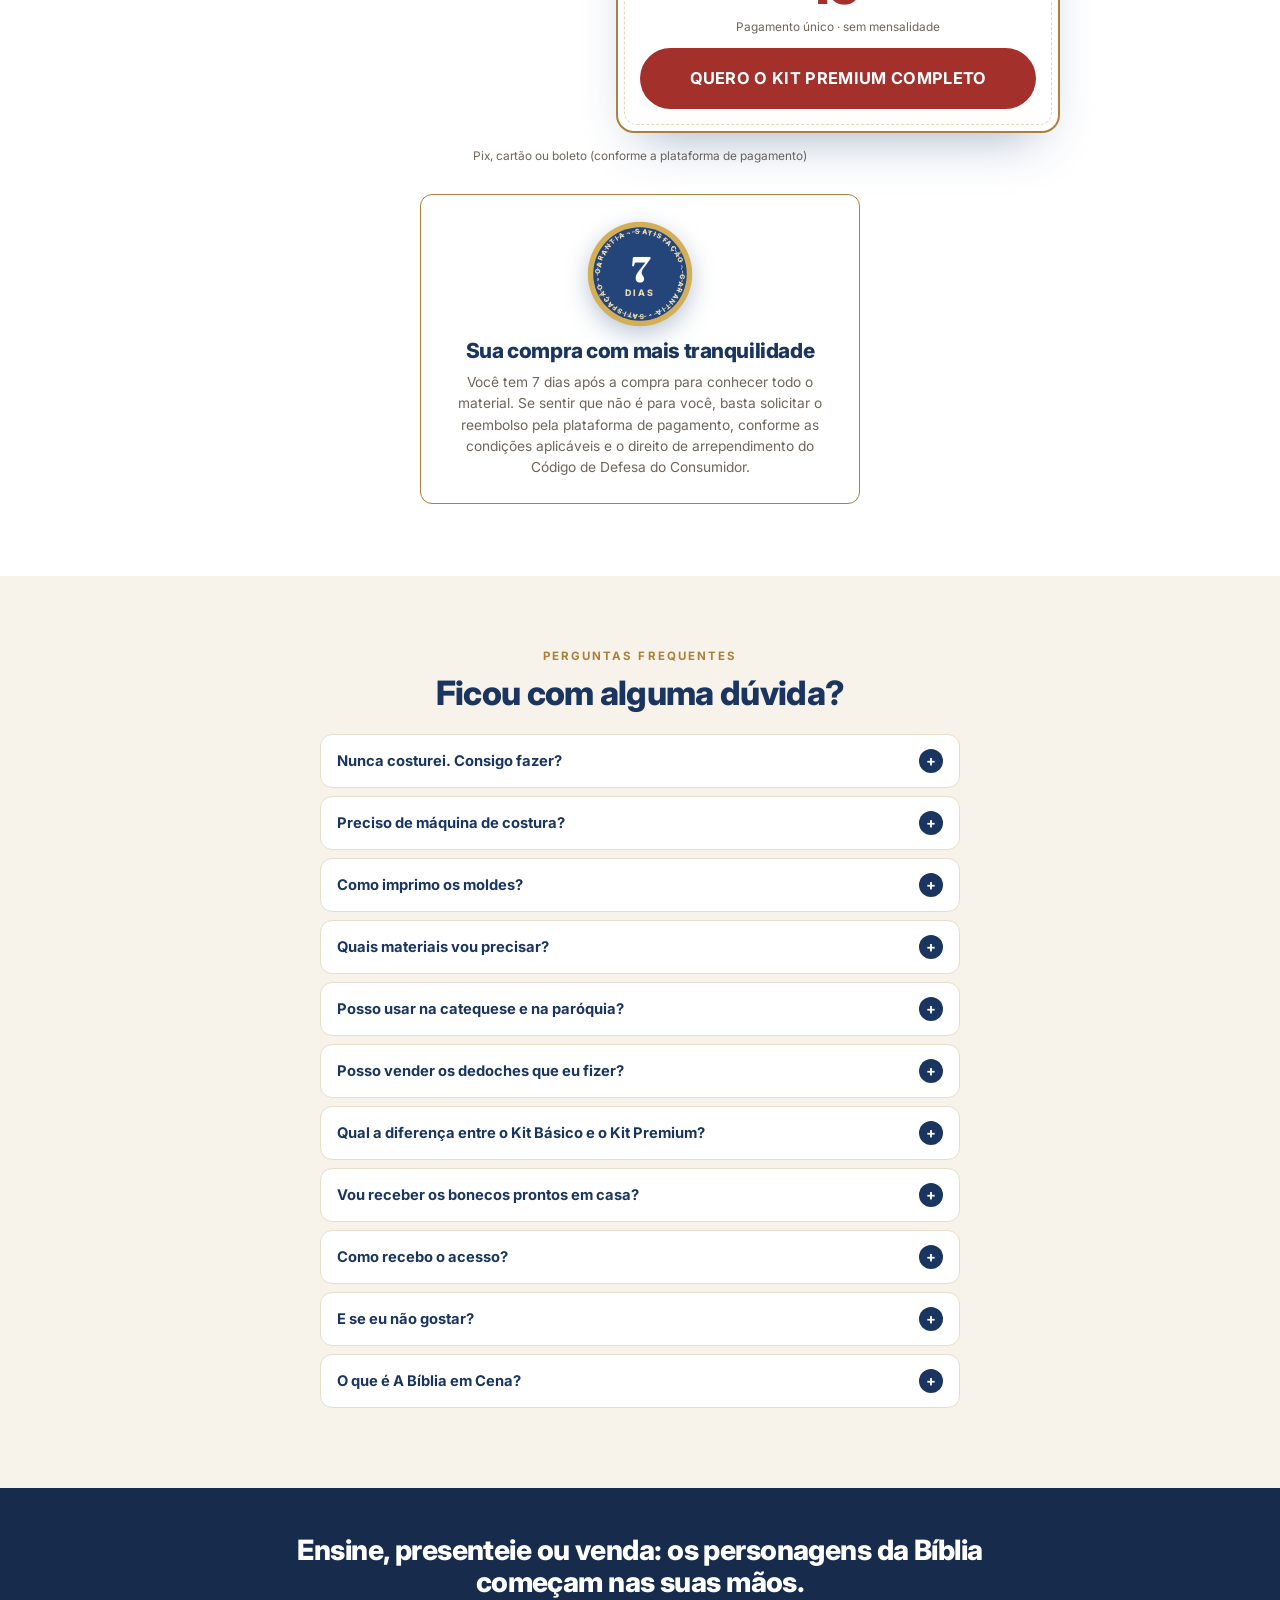
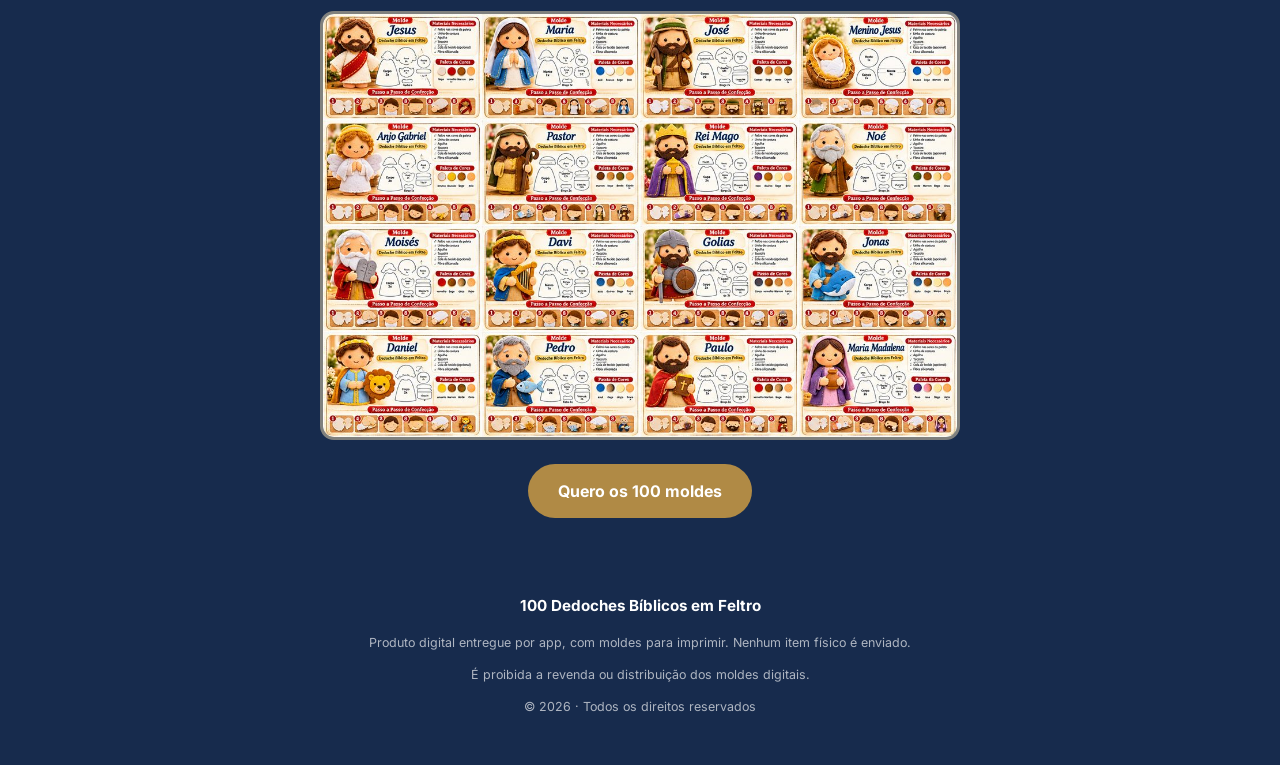
==== commit f6ca12f3: "App só para compradores; remove caixa de diferença e link do rodapé; botões pulsando Co-Authored-By:" ====
--- a/index.html
+++ b/index.html
@@ -205,10 +205,6 @@
       <div class="wrap center">
         <p class="kicker">Planos</p>
         <h2>Escolha o seu kit</h2>
-        <div class="diff">
-          <strong>Por apenas <span data-bind="diferenca"></span> a mais, você leva muito mais!</strong>
-          <p>No Premium, além dos 100 moldes de dedoches bíblicos, você recebe quatro materiais exclusivos para ajudar na organização da produção, montagem de kits, precificação e apresentação dos produtos.</p>
-        </div>
         <div class="plans">
           <!-- KIT BÁSICO -->
           <article class="plan plan-basic">
@@ -279,7 +275,6 @@
       <p class="f-name" data-bind="produto"></p>
       <p>Produto digital entregue por app, com moldes para imprimir. Nenhum item físico é enviado.</p>
       <p>É proibida a revenda ou distribuição dos moldes digitais.</p>
-      <p><a href="app/">Já comprou? Acesse o app Dedoches Bíblicos →</a></p>
       <p class="f-links" id="f-links"></p>
       <p>© <span id="year"></span> · Todos os direitos reservados</p>
     </div>
--- a/styles.css
+++ b/styles.css
@@ -469,3 +469,11 @@
 @keyframes pop { 50% { transform: scale(1.12); } }
 @media (max-width: 720px) { .pf-grid { grid-template-columns: 1fr; } .pf-tag { right: 4px; } .pf-big strong { font-size: 2.5rem; } }
 @media (prefers-reduced-motion: reduce) { .pf-pup, .pf-tag { animation: none !important; opacity: 1; transform: none; } .pf-cost li { opacity: 1; transform: none; } }
+
+/* Botões pulsando */
+@keyframes ctapulse { 0%,100% { transform: scale(1); box-shadow: 0 0 0 0 rgba(163,48,43,.45); } 50% { transform: scale(1.04); box-shadow: 0 0 0 12px rgba(163,48,43,0); } }
+@keyframes ctapulse2 { 0%,100% { transform: scale(1); box-shadow: 0 0 0 0 rgba(176,138,69,.5); } 50% { transform: scale(1.04); box-shadow: 0 0 0 12px rgba(176,138,69,0); } }
+.btn-primary, .btn-red, .btn-outline { animation: ctapulse 1.8s ease-in-out infinite; }
+.btn-gold { animation: ctapulse2 1.8s ease-in-out infinite; }
+.btn:hover { animation-play-state: paused; }
+@media (prefers-reduced-motion: reduce) { .btn-primary, .btn-red, .btn-outline, .btn-gold { animation: none; } }
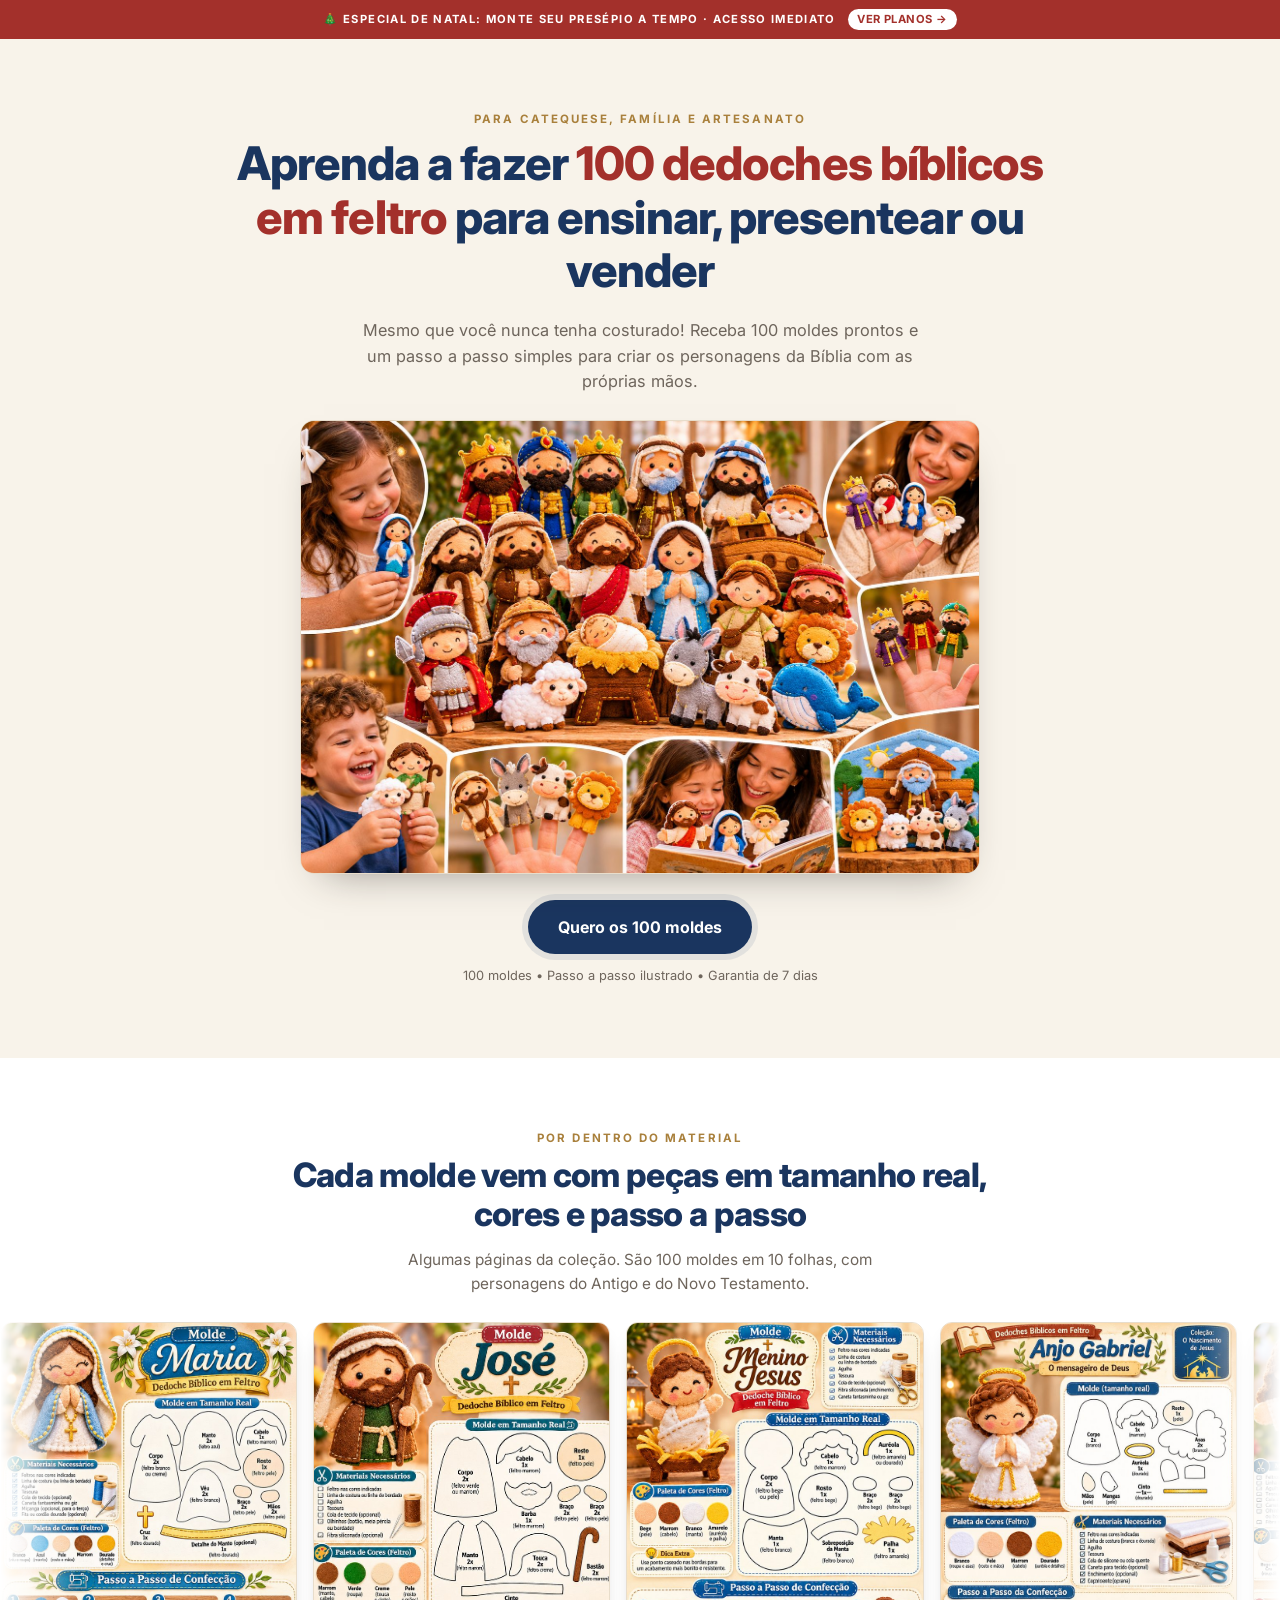
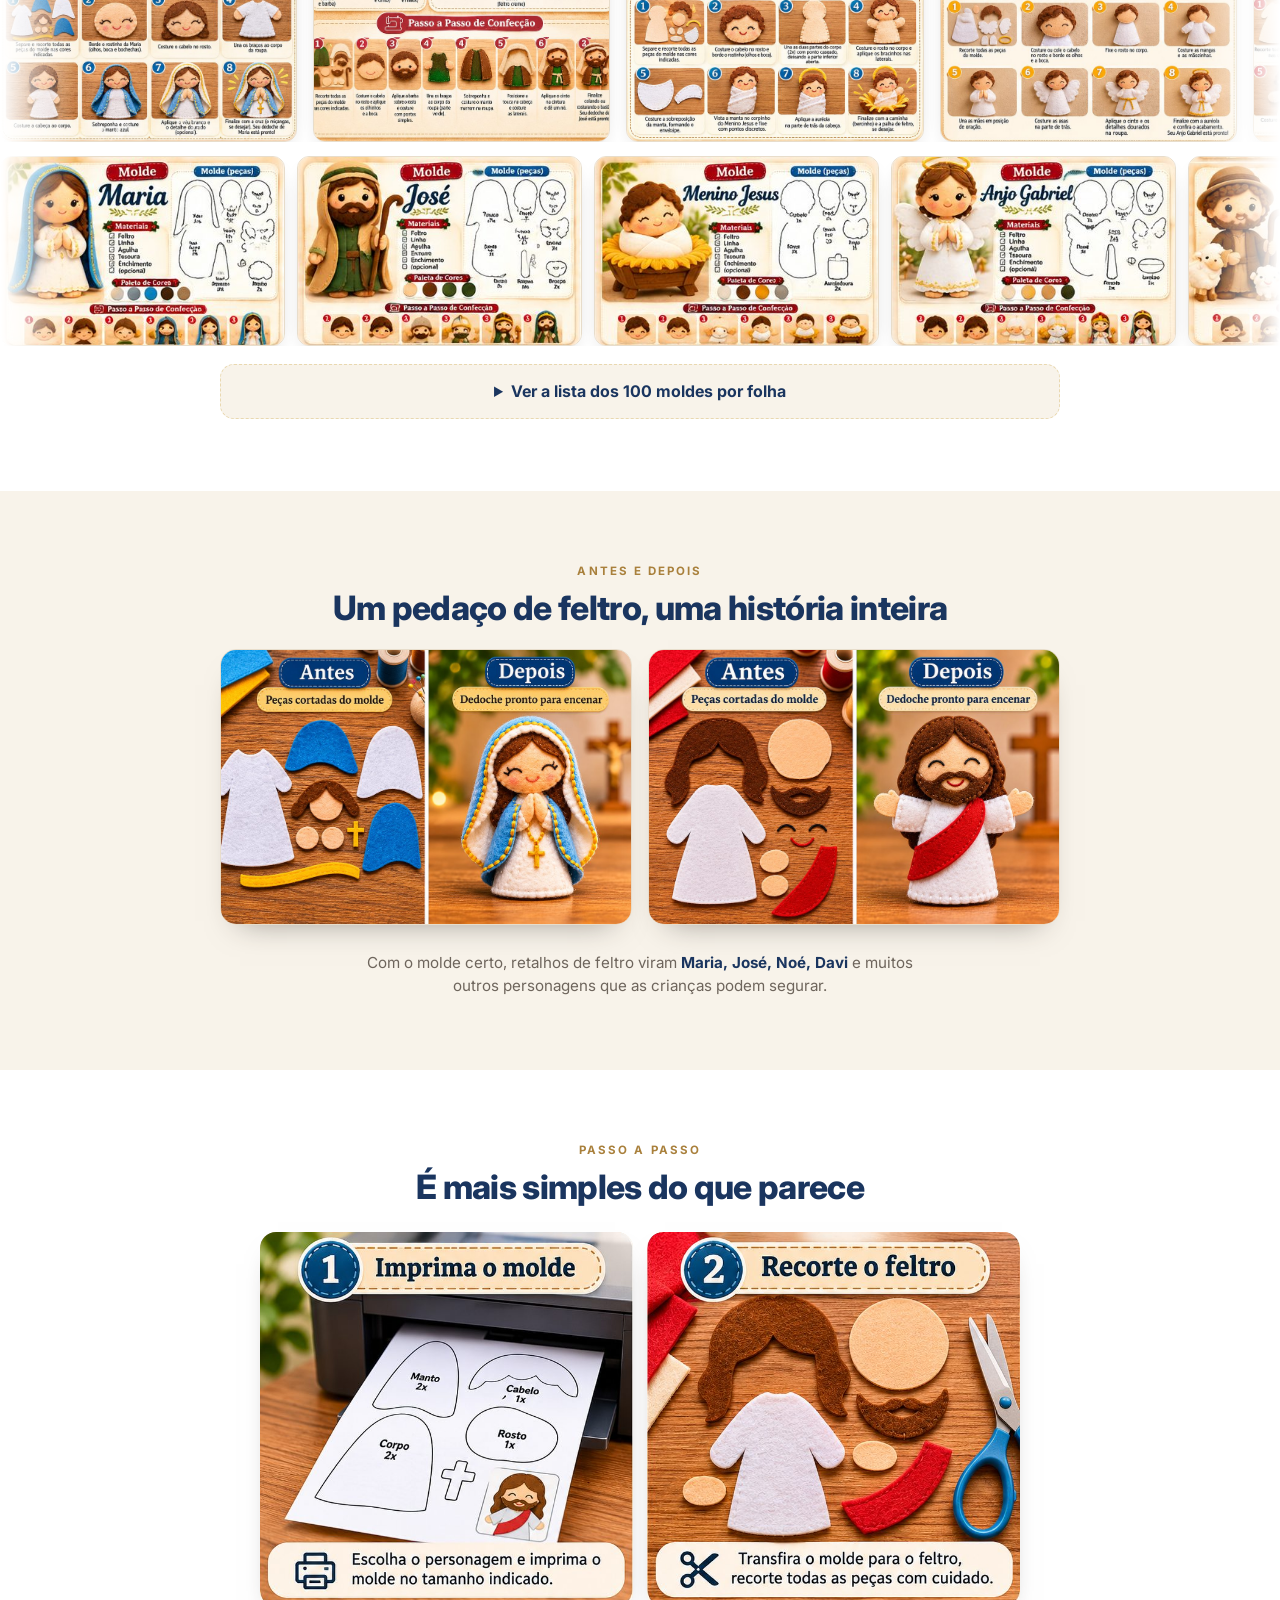
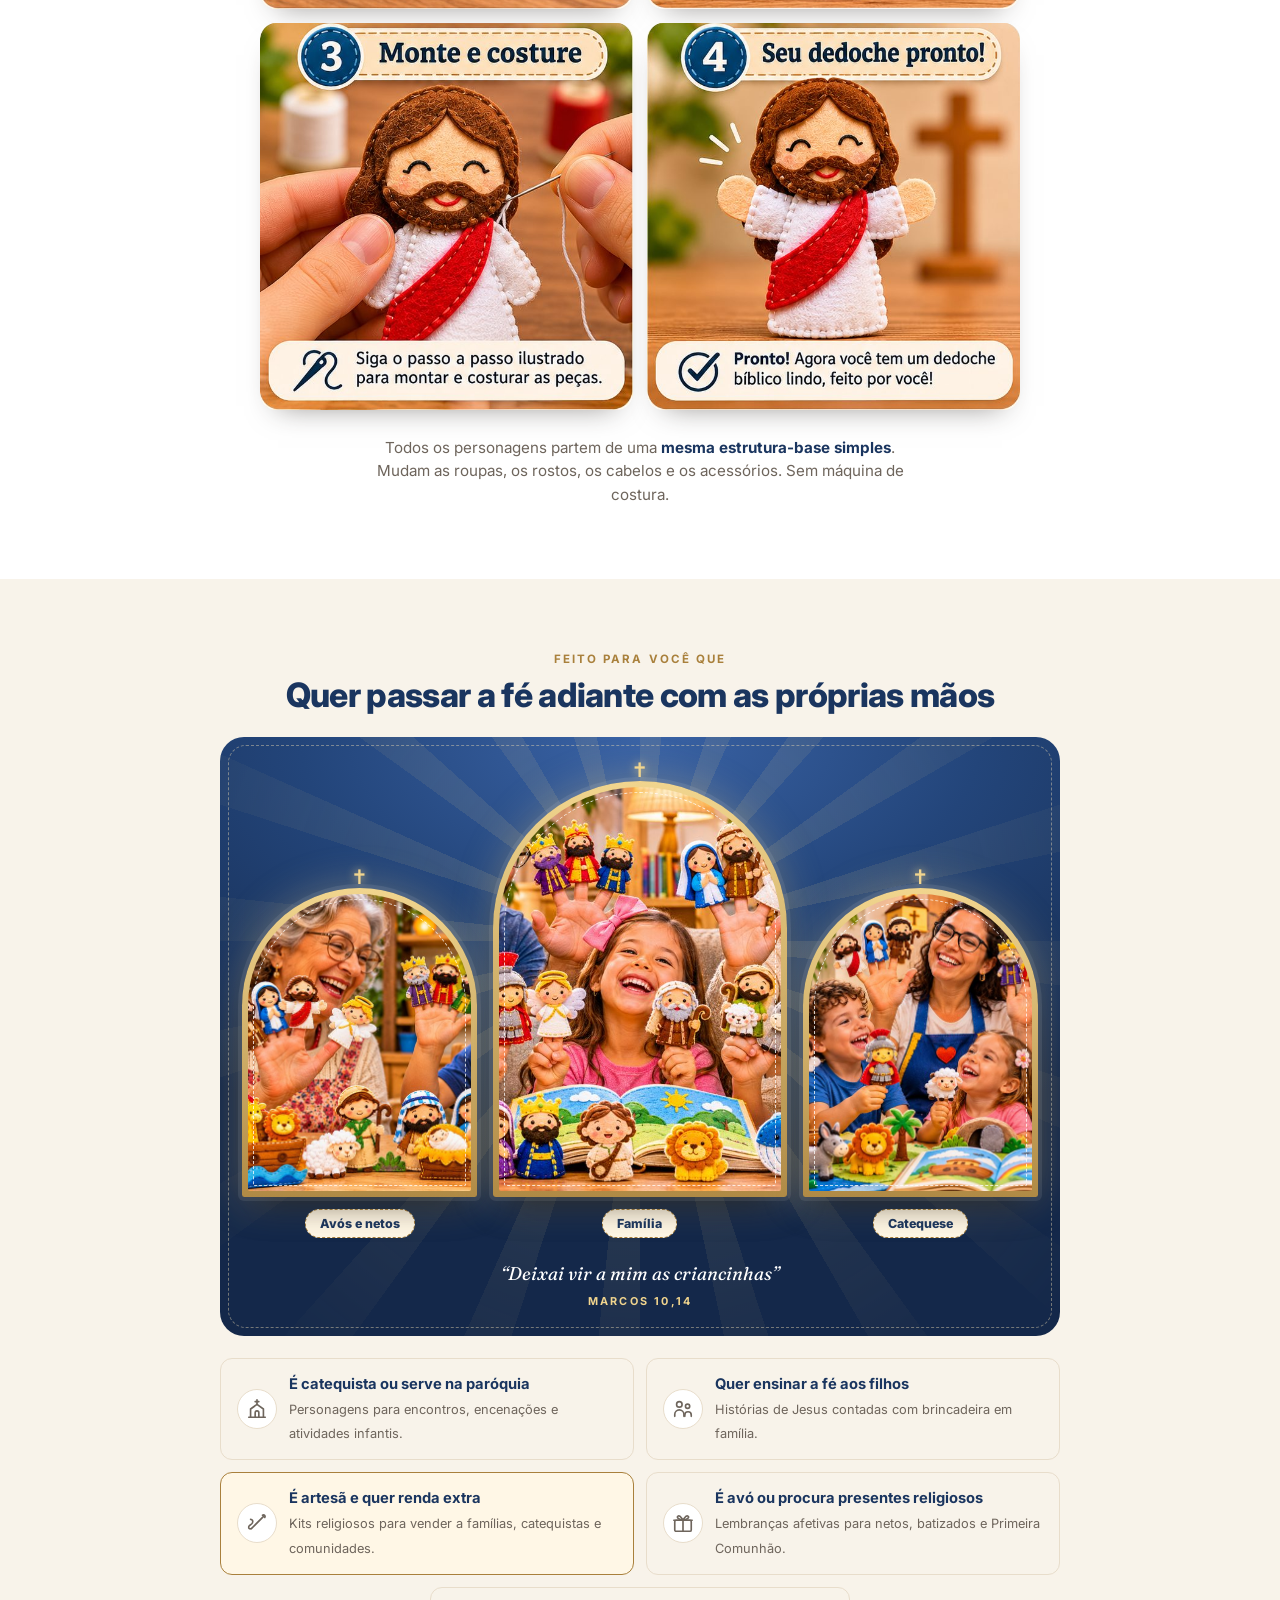
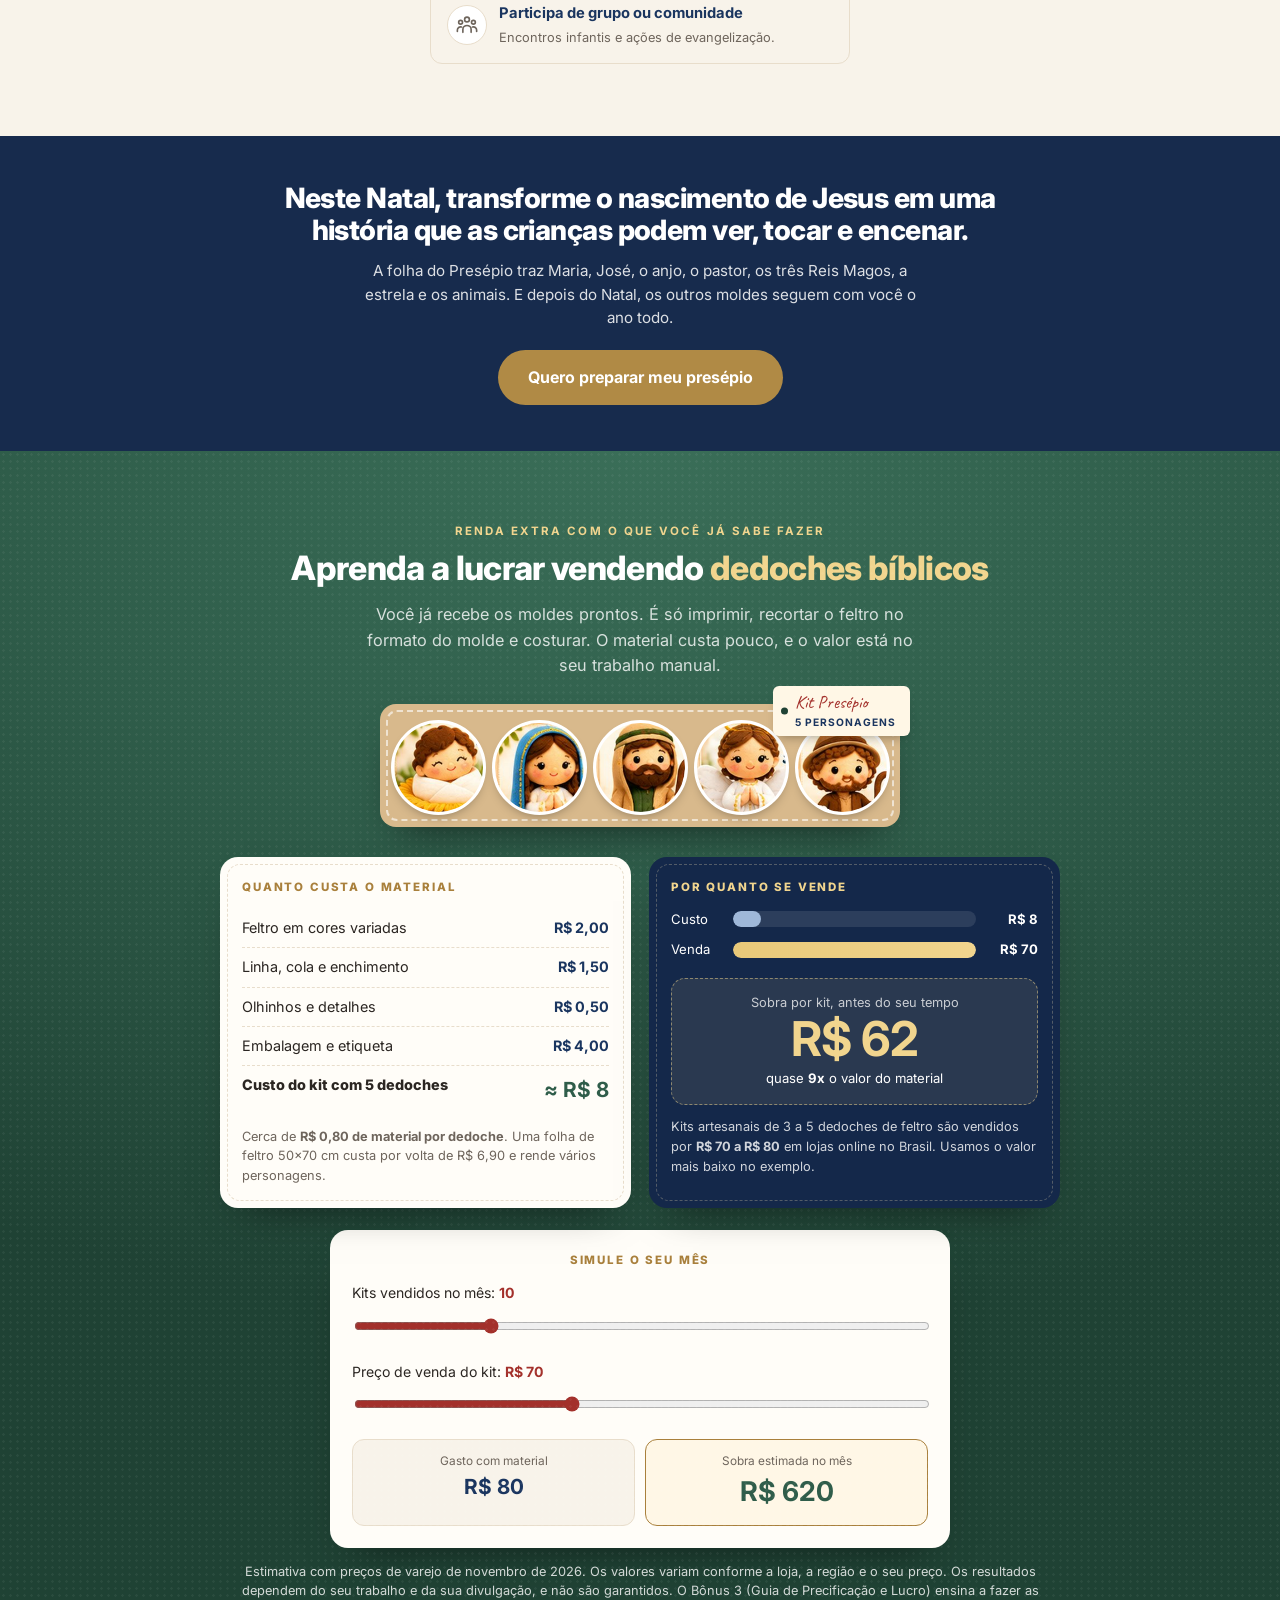
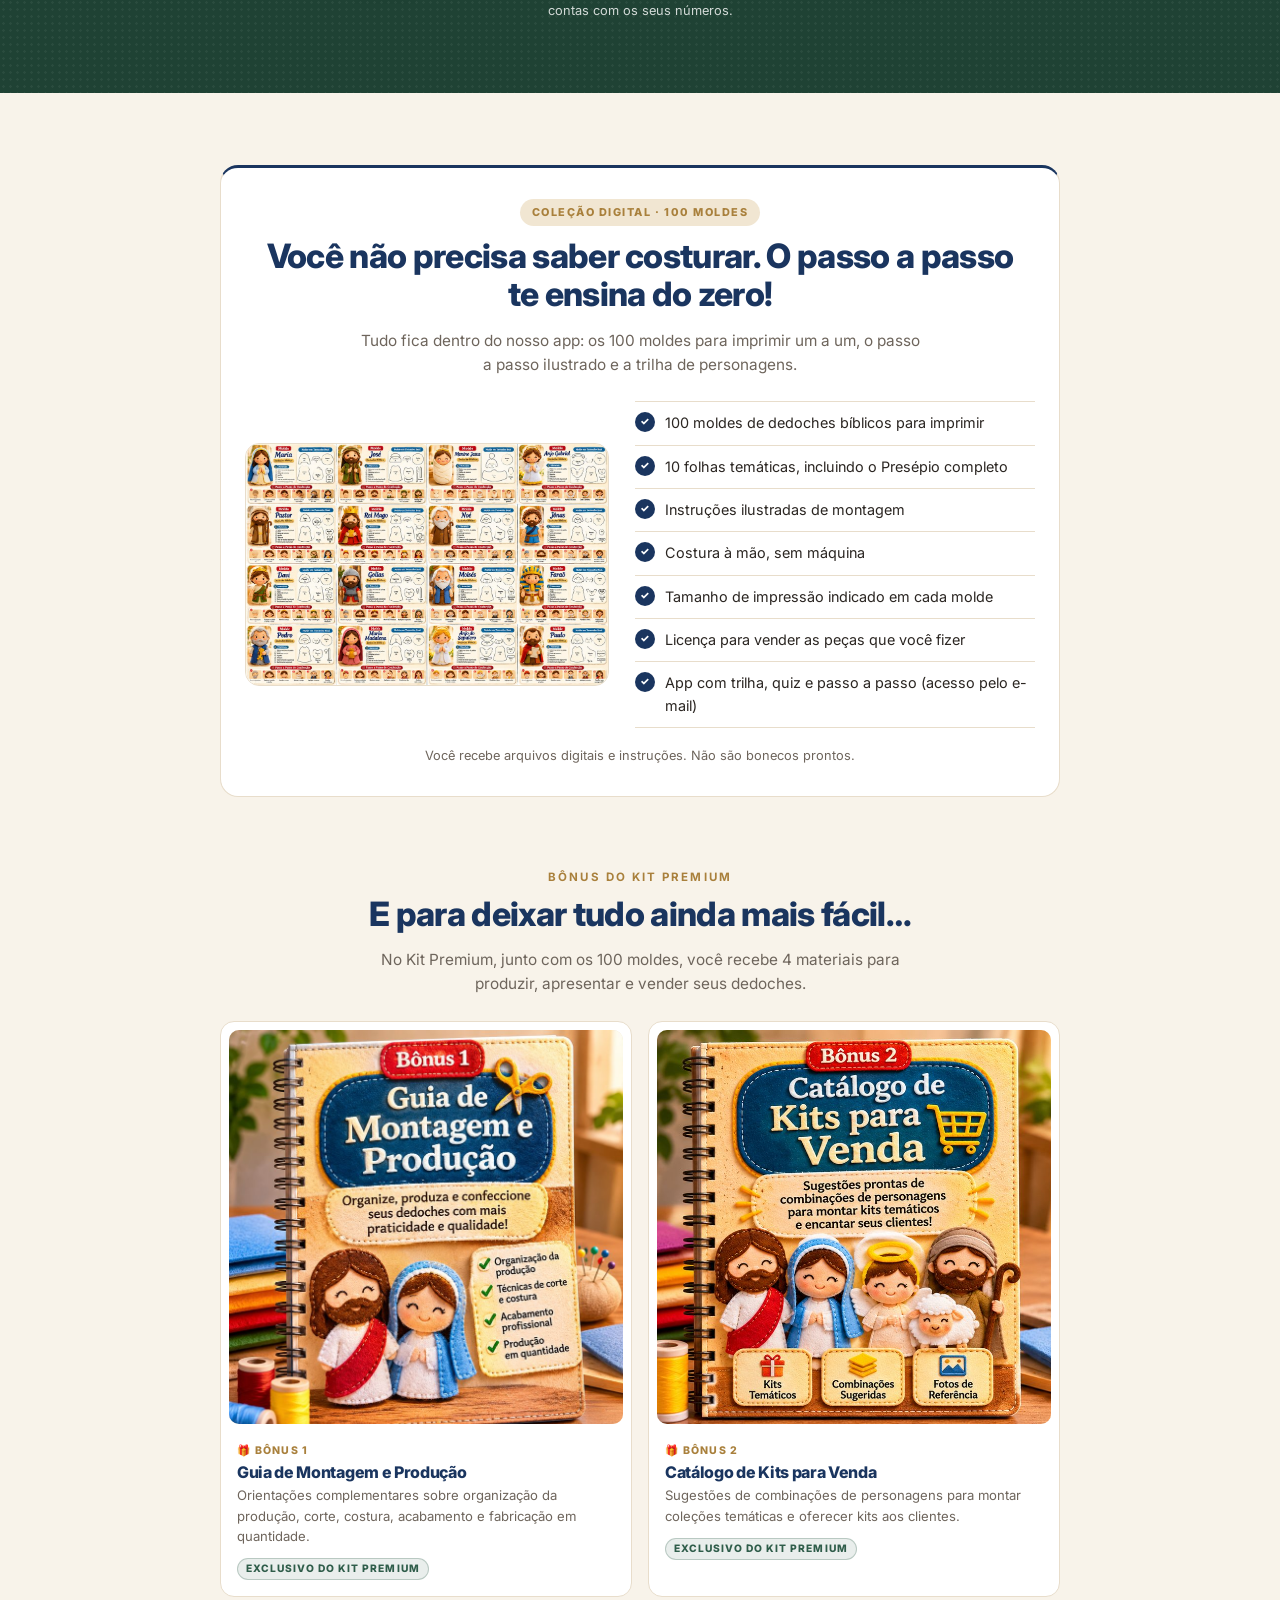
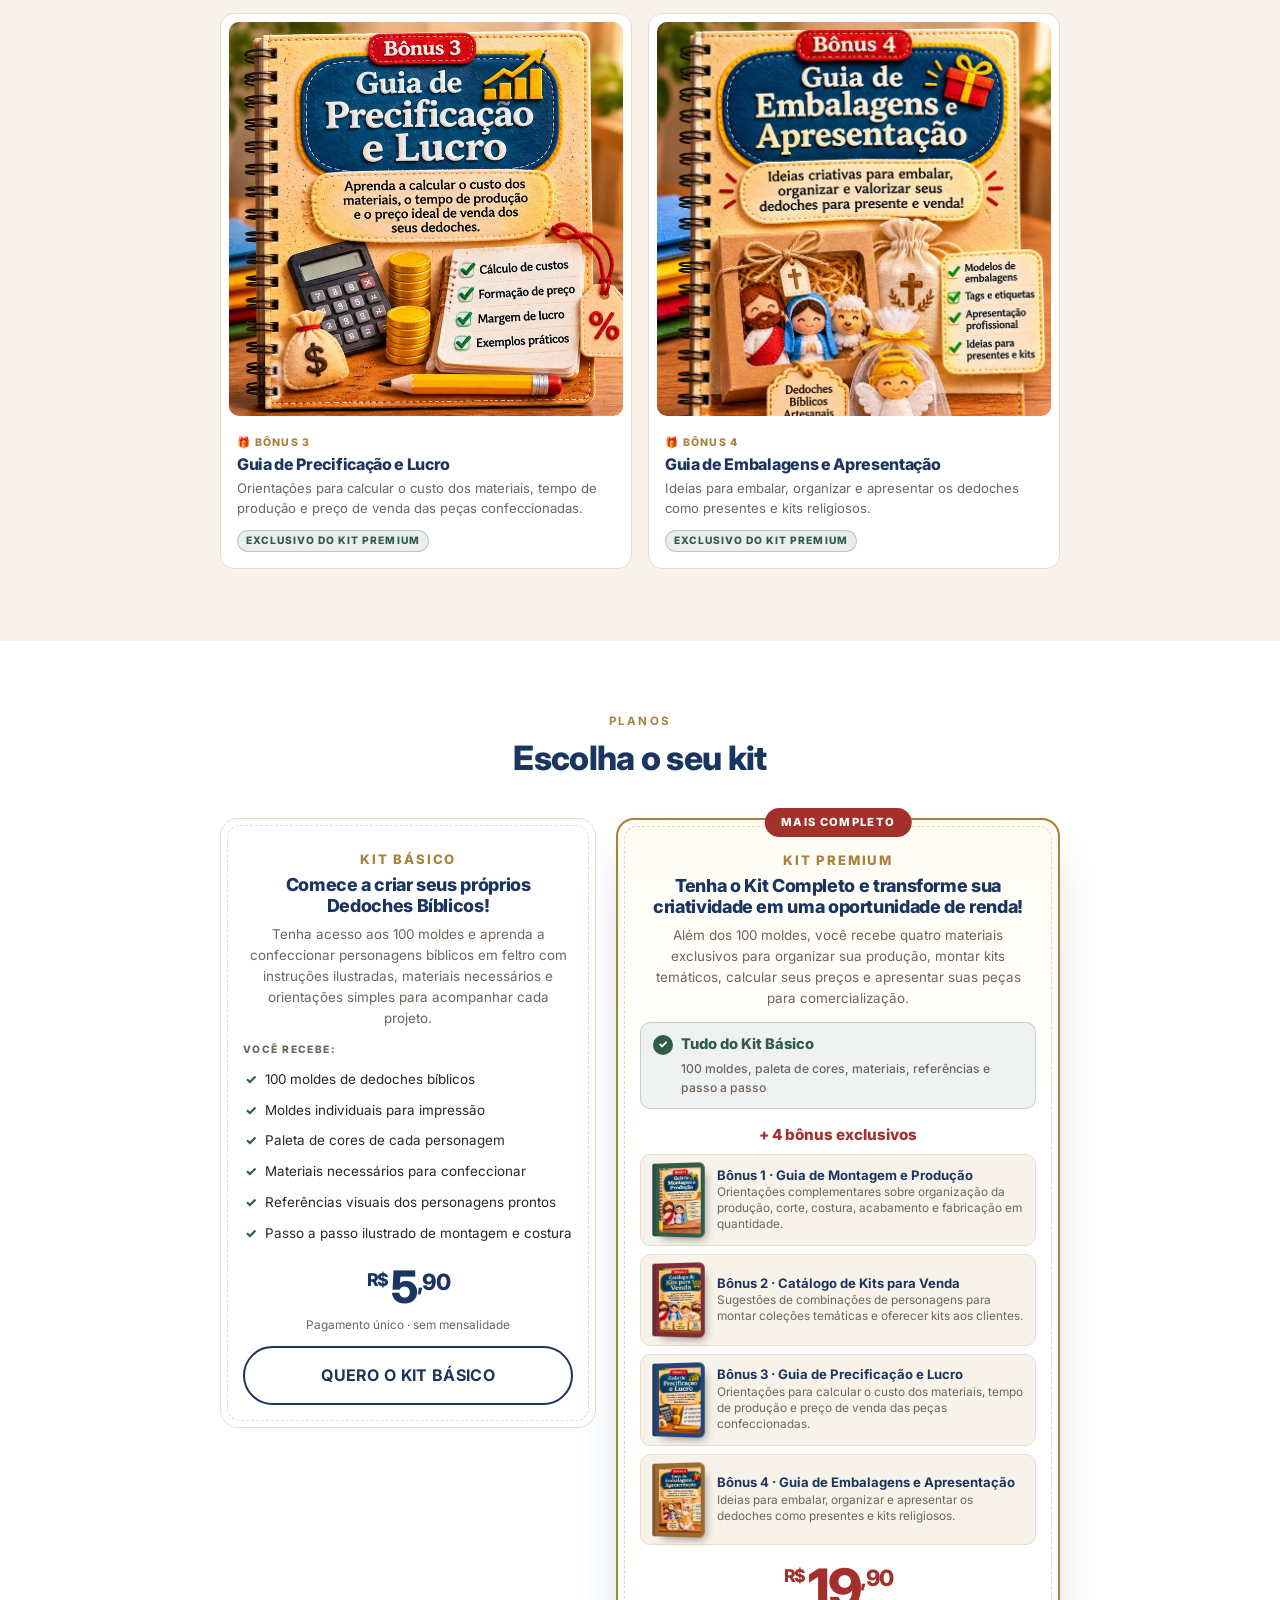
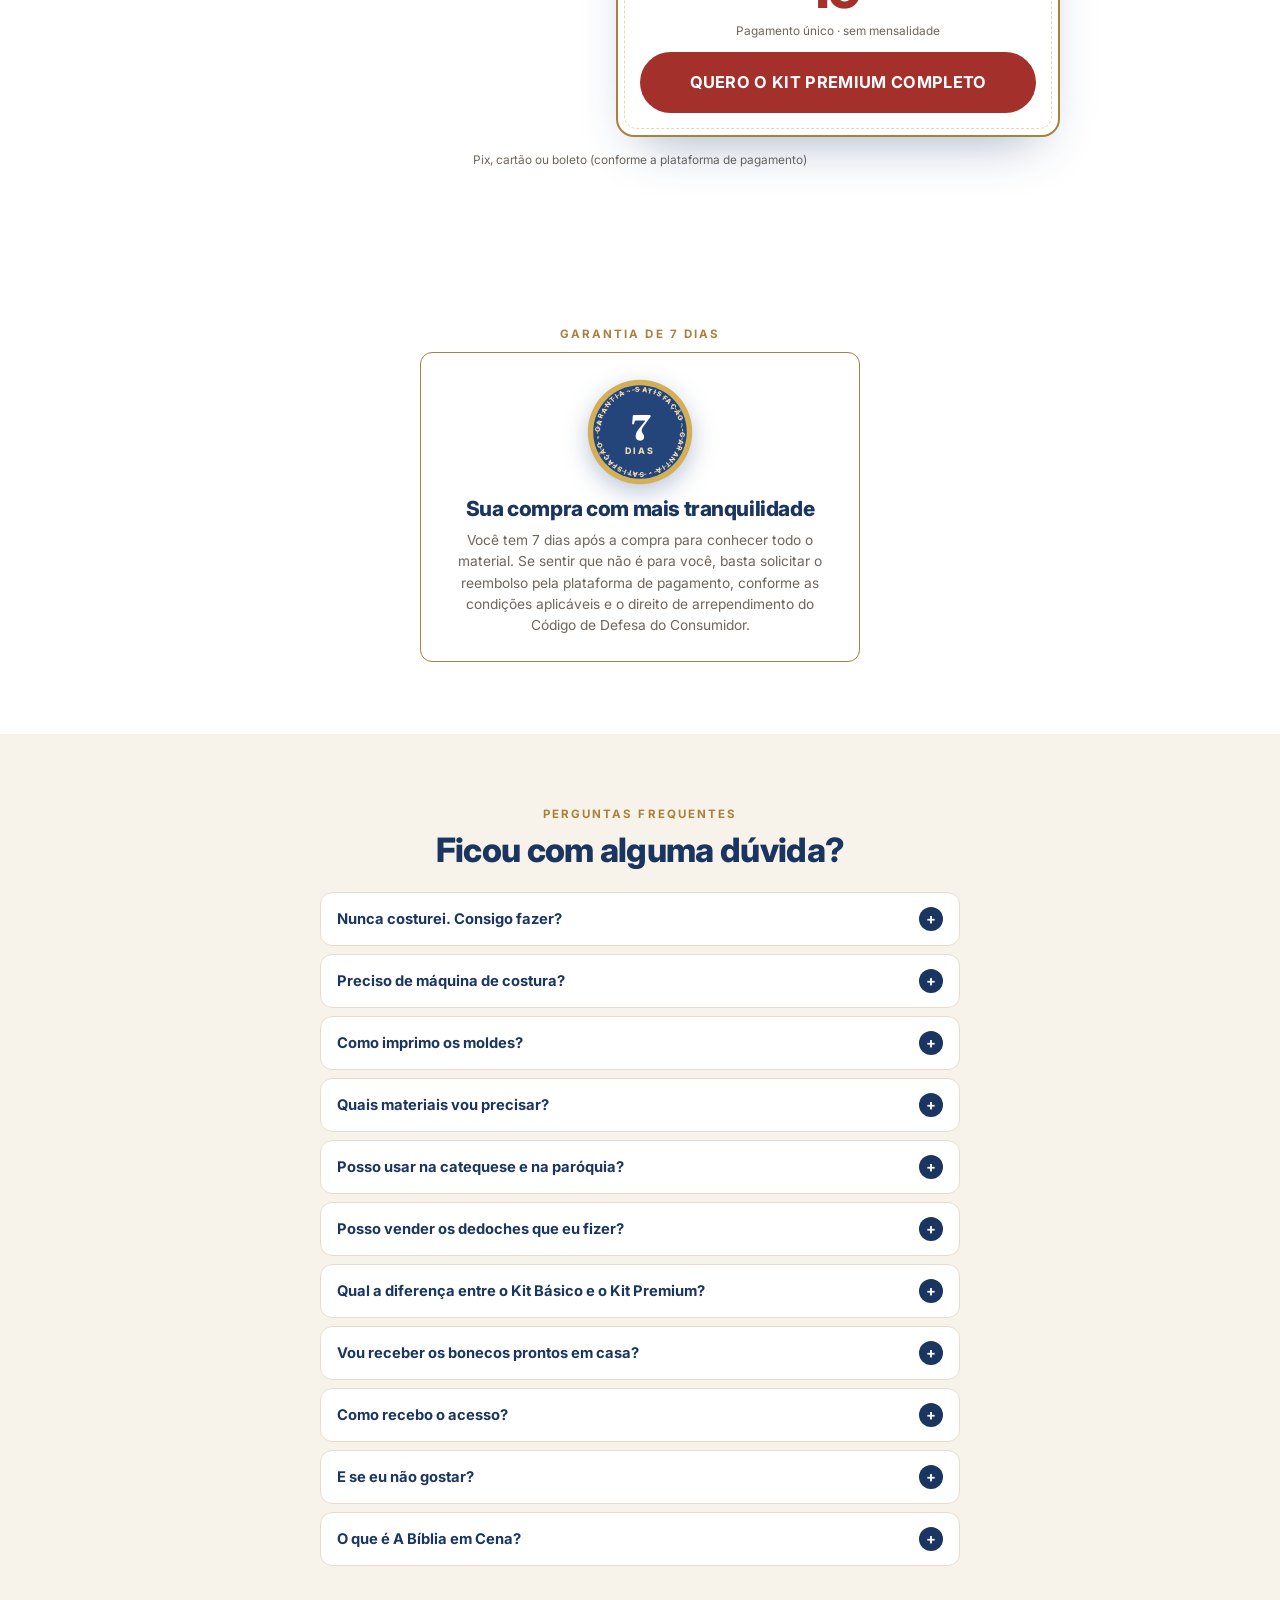
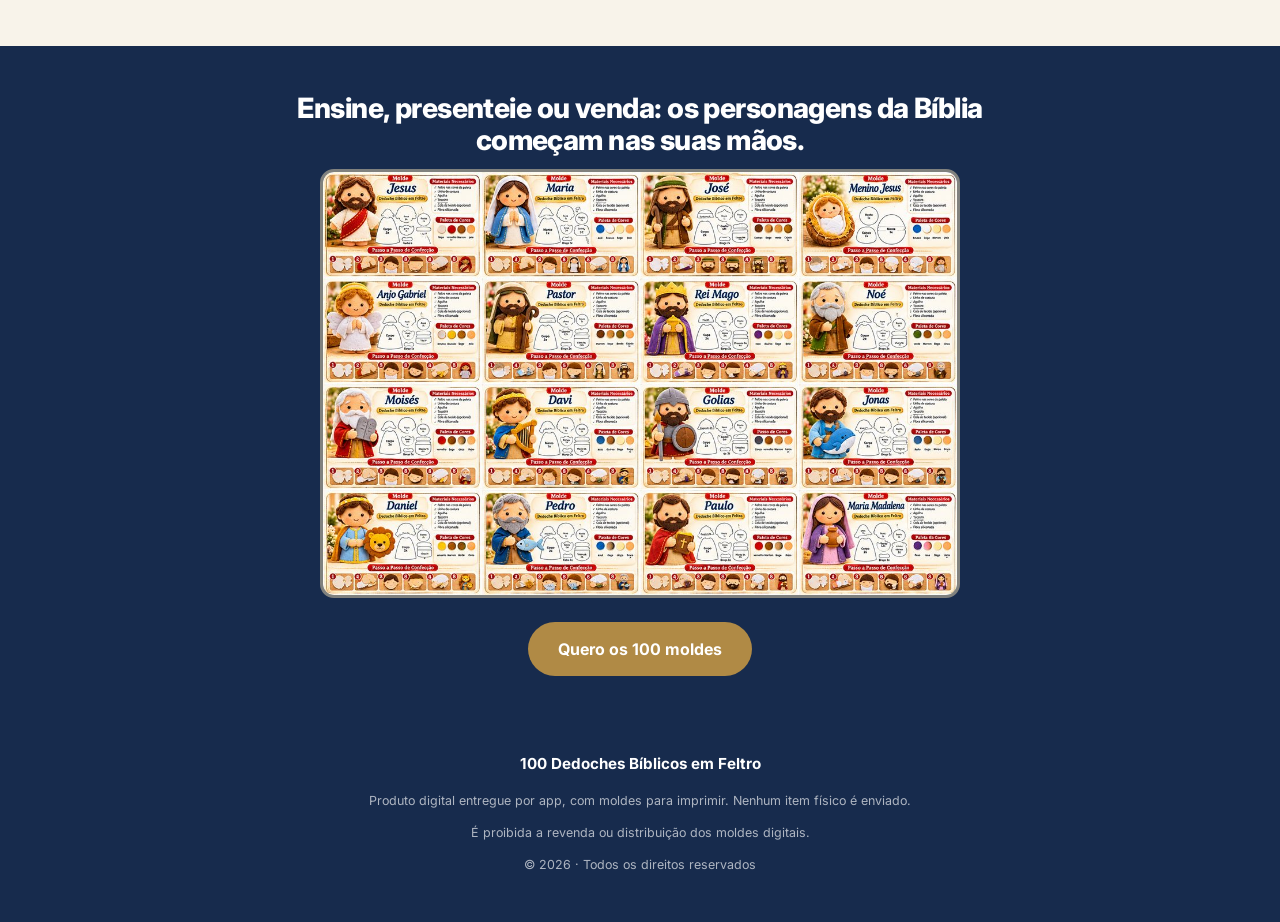
==== commit 6b4ff202: "Página na estrutura de 11 etapas: barra de urgência, benefícios, garantia em seção própria Co-Author" ====
--- a/index.html
+++ b/index.html
@@ -20,7 +20,7 @@
 </head>
 <body>
   <a class="skip" href="#conteudo">Pular para o conteúdo</a>
-  <div class="topbar">✝ Especial de Natal 2026 · Coleção digital com acesso pelo e-mail</div>
+  <a class="topbar" href="#oferta">🎄 Especial de Natal: monte seu presépio a tempo<span class="tb-x"> · Acesso imediato</span> <span class="tb-cta">Ver planos →</span></a>
 
   <main id="conteudo">
 
@@ -39,7 +39,7 @@
     <!-- 2. VEJA O QUE VOCÊ RECEBE (carrossel automático) -->
     <section class="sec sec-white" id="colecoes">
       <div class="wrap center">
-        <p class="kicker">Veja o que você recebe</p>
+        <p class="kicker">Por dentro do material</p>
         <h2>Cada molde vem com peças em tamanho real, cores e passo a passo</h2>
         <p class="sub small">Algumas páginas da coleção. São 100 moldes em 10 folhas, com personagens do Antigo e do Novo Testamento.</p>
       </div>
@@ -74,6 +74,16 @@
         <h2>É mais simples do que parece</h2>
         <ol class="steps2" id="steps"></ol>
         <p class="note">Todos os personagens partem de uma <strong>mesma estrutura-base simples</strong>. Mudam as roupas, os rostos, os cabelos e os acessórios. Sem máquina de costura.</p>
+      </div>
+    </section>
+
+    <!-- 4. BENEFÍCIOS EM CARDS -->
+    <section class="sec sec-cream" id="para-quem">
+      <div class="wrap center">
+        <p class="kicker">Feito para você que</p>
+        <h2>Quer passar a fé adiante com as próprias mãos</h2>
+        <div class="faith-art" id="faith-art"></div>
+        <div class="who" id="who"></div>
       </div>
     </section>
 
@@ -147,17 +157,7 @@
       </div>
     </section>
 
-    <!-- 7. PARA QUEM É -->
-    <section class="sec sec-white" id="para-quem">
-      <div class="wrap center">
-        <p class="kicker">Feito para você que</p>
-        <h2>Quer passar a fé adiante com as próprias mãos</h2>
-        <div class="faith-art" id="faith-art"></div>
-        <div class="who" id="who"></div>
-      </div>
-    </section>
-
-    <!-- DEPOIMENTOS (oculto até haver avaliações reais) -->
+    <!-- PROVA SOCIAL (oculta até haver avaliações reais com autorização) -->
     <section class="sec sec-cream" id="depoimentos" hidden>
       <div class="wrap center">
         <p class="kicker">Quem já está fazendo</p>
@@ -242,7 +242,13 @@
           </article>
         </div>
         <p class="plan-note pay-note" data-bind="formasPagamento"></p>
-
+      </div>
+    </section>
+
+    <!-- GARANTIA DE 7 DIAS -->
+    <section class="sec sec-white" id="garantia">
+      <div class="wrap center">
+        <p class="kicker">Garantia de 7 dias</p>
         <div class="guarantee">
           <div class="seal" id="seal"></div>
           <h3>Sua compra com mais tranquilidade</h3>
--- a/styles.css
+++ b/styles.css
@@ -57,7 +57,7 @@
 .btn-block { width: 100%; }
 
 /* ---------- Topo ---------- */
-.topbar { background: var(--night); color: var(--gold-l); text-align: center; font-size: .7rem; font-weight: 700; letter-spacing: .12em; text-transform: uppercase; padding: 9px 14px; position: sticky; top: 0; z-index: 40; }
+.topbar { display: block; text-decoration: none; background: var(--red, #A3302B); color: #fff; text-align: center; font-size: .7rem; font-weight: 700; letter-spacing: .12em; text-transform: uppercase; padding: 9px 14px; position: sticky; top: 0; z-index: 40; }
 
 /* ---------- Espaços de imagem ---------- */
 .slot { position: relative; border-radius: var(--r); overflow: hidden; background: var(--paper); border: 1px solid var(--line); }
@@ -477,3 +477,7 @@
 .btn-gold { animation: ctapulse2 1.8s ease-in-out infinite; }
 .btn:hover { animation-play-state: paused; }
 @media (prefers-reduced-motion: reduce) { .btn-primary, .btn-red, .btn-outline, .btn-gold { animation: none; } }
+
+.topbar .tb-cta { display: inline-block; margin-left: 8px; background: #fff; color: var(--red, #A3302B); border-radius: 999px; padding: 2px 9px; letter-spacing: .04em; }
+#garantia .guarantee { margin-top: 0; background: #fff; }
+@media (max-width: 560px) { .topbar .tb-x { display: none; } .topbar { font-size: .64rem; letter-spacing: .06em; padding: 8px 10px; } }
